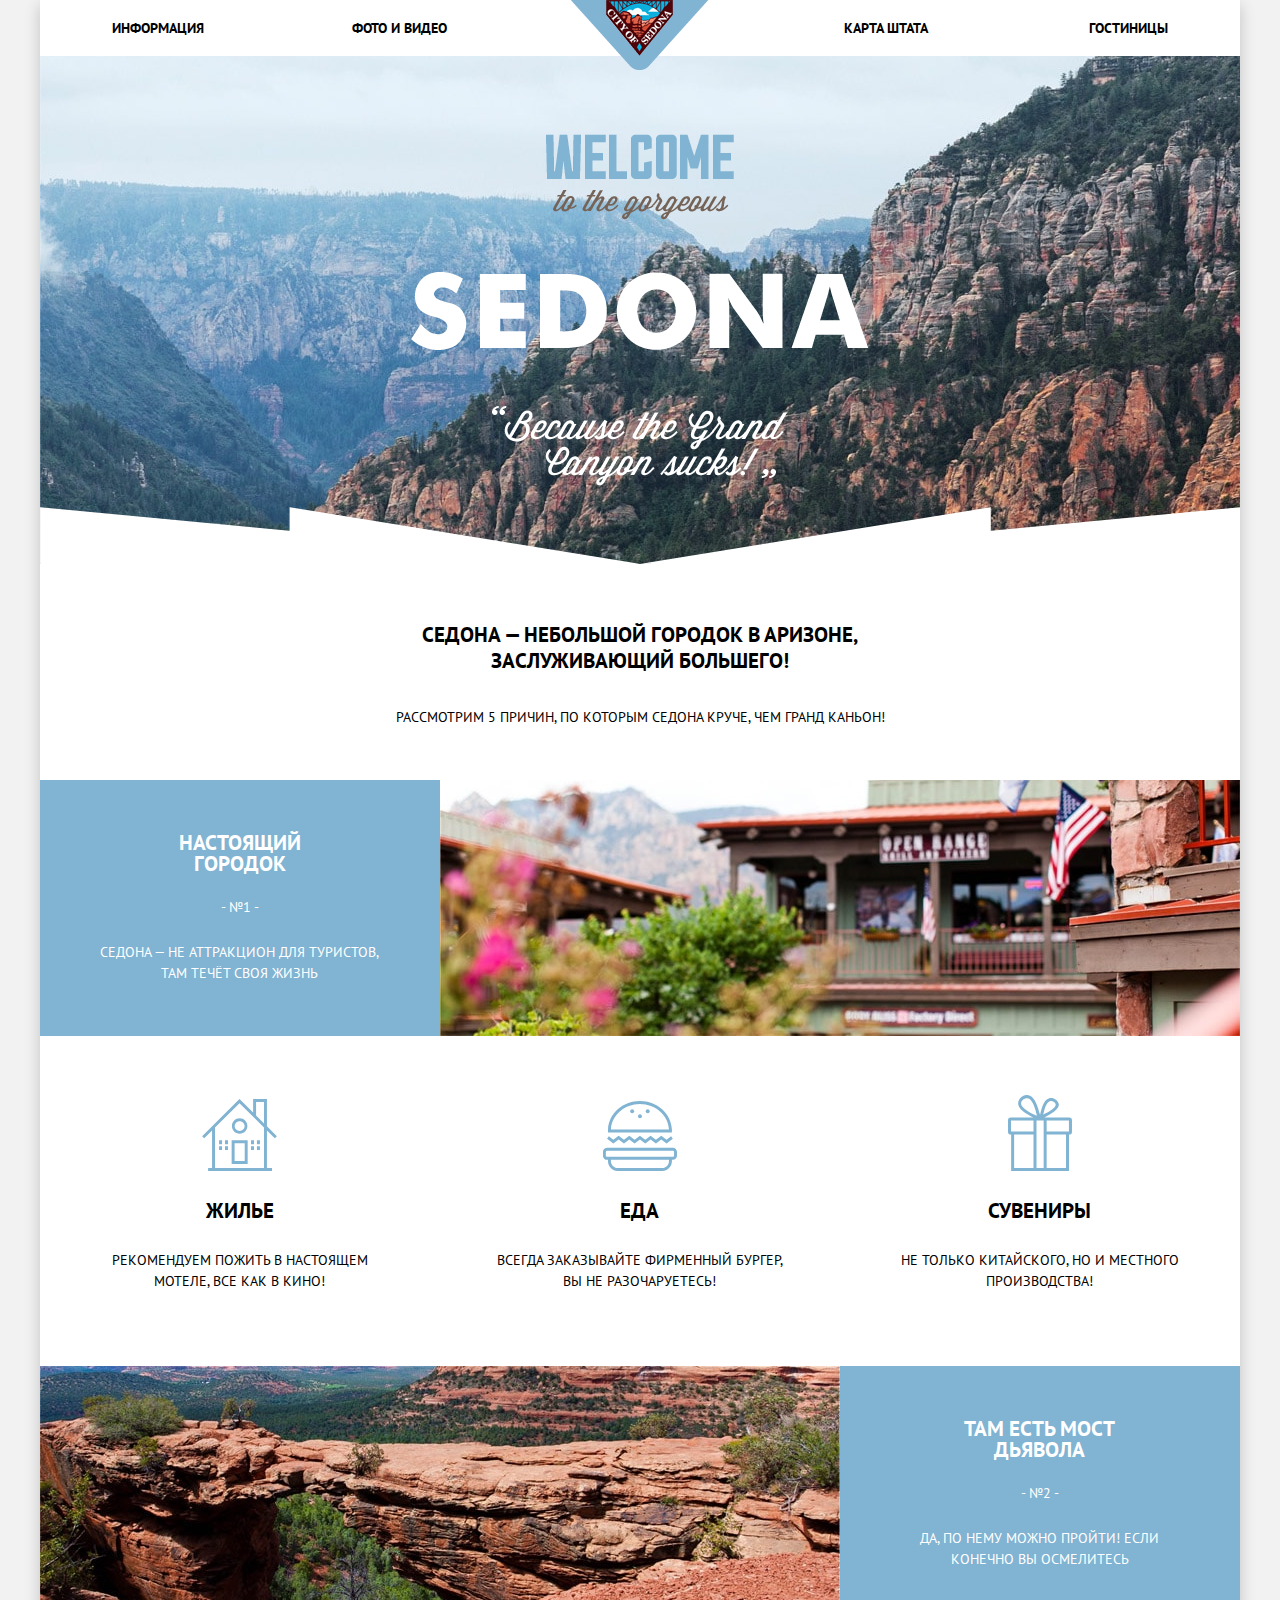
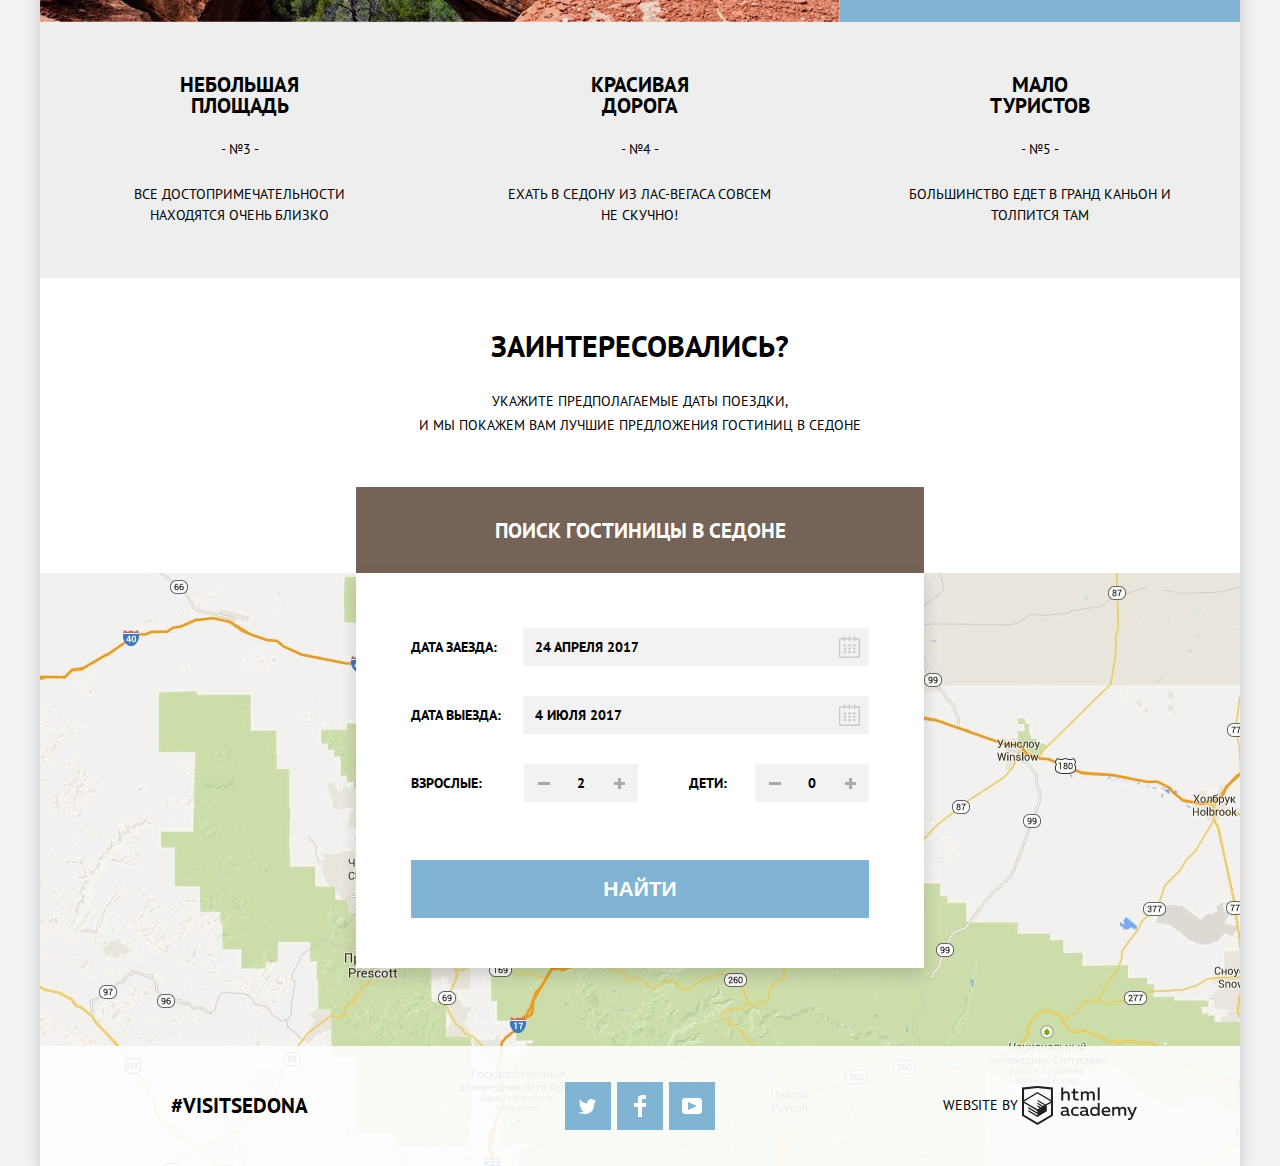
==== index.html @ b7dda01e "Декоративные элементы" ====
<!DOCTYPE html>
<html lang="ru">
  <head>
    <meta charset="utf-8">
    <title>HTML Academy: Седона</title>
    <link href="https://fonts.googleapis.com/css?family=PT+Sans:400,700&amp;subset=cyrillic" rel="stylesheet">
    <link rel="stylesheet" href="css/normalize.css">
    <link rel="stylesheet" href="css/style.css">
  </head>
  <body>
    <div class="container">
      <header class="main-header wrapper">
        <nav class="main-nav">
          <ul class="nav-left">
            <li><a href="#">Информация</a></li>
            <li><a href="#">Фото и видео</a></li>
          </ul>
          <ul class="nav-right">
            <li><a href="#">Карта Штата</a></li>
            <li><a href="hotels.html">Гостиницы</a></li>
          </ul>
        </nav>
        <div class="logo">
          <a class="sedona-logo" href="index.html">
          <img src="img/logo.png" alt="City of Sedona" width="138" height="70">
          </a>
        </div>
      </header>
      <main>
        <h1 class="visually-hidden">Добро пожаловать в Седону</h1>
        <section class="site-intro">
          <h2 class="visually-hidden">Город Седона</h2>
          <div class="intro-image"></div>
          <h3>Седона — небольшой городок в Аризоне,<br> зaслуживающий большего!</h3>
          <p>Рассмотрим 5 причин, по которым Седона круче, чем Гранд каньон!</p>
        </section>
        <section class="services">
          <h2 class="visually-hidden">Достопримечательности Седоны</h2>
          <div class="services-item">
            <h2>Настоящий городок</h2>
            <span>- №1 -</span>
            <p>Седона — не аттракцион для туристов, там течёт своя жизнь</p>
          </div>
          <div class="town-photo"></div>
        </section>
        <section class="services-goods">
          <div class="goods">
            <div class="icon"></div>
            <h2>Жилье</h2>
            <p>Рекомендуем пожить в настоящем мотеле, все как в кино!</p>
          </div>
          <div class="goods">
            <div class="icon"></div>
            <h2>Еда</h2>
            <p>Всегда заказывайте фирменный бургер, вы не разочаруетесь!</p>
          </div>
          <div class="goods">
            <div class="icon"></div>
            <h2>Сувениры</h2>
            <p>Не только китайского, но и местного производства!</p>
          </div>
        </section>
        <section class="services">
          <div class="bridge-photo"></div>
          <div class="services-item">
            <h2>Там есть Мост дьявола</h2>
            <span>- №2 -</span>
            <p>Да, по нему можно пройти! Если конечно вы осмелитесь</p>
          </div>
        </section>
        <section class="services">
          <div class="services-item">
            <h2>Небольшая площадь</h2>
            <span>- №3 -</span>
            <p>Все достопримечательности находятся очень близко</p>
          </div>
          <div class="services-item">
            <h2>Красивая дорога</h2>
            <span>- №4 -</span>
            <p>Ехать в Седону из Лас-вегаса совсем не скучно!</p>
          </div>
          <div class="services-item">
            <h2>Мало туристов</h2>
            <span>- №5 -</span>
            <p>Большинство едет в гранд каньон и толпится там</p>
          </div>
        </section>
        <section class="hotel-search">
          <h2 class="visually-hidden">Гостиницы в Седоне</h2>
          <h3>Заинтересовались?</h3>
          <p>Укажите предполагаемые даты поездки,<br> и мы покажем вам лучшие предложения гостиниц в седоне</p>
          <a class="button" href="#">Поиск гостиницы в Седоне</a>
        </section>
        <section class="modal-search">
          <h2 class="visually-hidden">Гостиницы в Седоне</h2>
          <form class="search-form" action="https://echo.htmlacademy.ru" method="post">
            <p>
              <label for="arrival-date-field">Дата заезда:</label>
              <input class="date-field" id="arrival-date-field" type="text" name="arrival-date" value="24 апреля 2017">
              <span class="date-icon">
              <button type="button"></button>
              </span>
            </p>
            <p>
              <label for="departure-date-field">Дата выезда:</label>
              <input class="date-field" id="departure-date-field" type="text" name="departure-date" value="4 июля 2017">
              <span class="date-icon">
              <button type="button"></button>
              </span>
            </p>
            <div class="amount adults">
              <label for="adults-amount-field">Взрослые:</label>
              <span class="minus-icon">
              <button type="button"></button>
              </span>
              <input class="amount-field" id="adults-amount-field" type="text" name="adults-amount" value="2" readonly>
              <span class="plus-icon">
              <button type="button"></button>
              </span>
            </div>
            <div class="amount children">
              <label for="children-amount-field">Дети:</label>
              <span class="minus-icon">
              <button type="button"></button>
              </span>
              <input class="amount-field" id="children-amount-field" type="text" name="children-amount" value="0" readonly>
              <span class="plus-icon">
              <button type="button"></button>
              </span>
            </div>
            <button class="button" type="submit">Найти</button>
          </form>
        </section>
        <div class="hotels-map"></div>
      </main>
      <footer class="page-footer">
        <div class="visitsedona-link">
          <a href="#">#visitsedona</a>
        </div>
        <div class="footer-social">
          <ul>
            <li>
              <a class="social-button" href="#">
                <span class="visually-hidden">twitter</span>
                <svg xmlns="http://www.w3.org/2000/svg" xmlns:xlink="http://www.w3.org/1999/xlink" width="17" height="15" viewBox="0 0 17 15">
                  <path fill="#fff" d="M10.95.144c1.685-.496 2.984.27 3.577 1.179.673-.231 1.331-.481 2.011-.708a2.345 2.345 0 0 1-.857 1.768c.685.17 1.304-.491 1.304-.491-.169 1-1.006 1.788-1.563 2.024-.231 6.75-3.175 11.217-10.077 11.082h-.446c-.41 0-4.164-.46-4.898-1.887 2.271.196 3.893-.422 4.693-1.177-.96-.3-2.679-.477-2.979-2.95.349.106.564.228 1.19.119C1.705 8.247.374 7.53.448 5.33c.285.328 1.067.536 1.34.472C1.085 5.561-.182 2.442.894.85c1.818 1.854 3.735 3.606 7.152 3.773C8.254 2.33 9.183.793 10.95.144z"/>
                </svg>
              </a>
            </li>
            <li>
              <a class="social-button" href="#">
                <span class="visually-hidden">facebook</span>
                <svg xmlns="http://www.w3.org/2000/svg" width="12" height="22" viewBox="0 0 12 22">
                  <path fill="#fff" d="M12 4V0H8a4 4 0 0 0-4 4v4H0v4h4v10h4V12h4V8H8V4h4z"/>
                </svg>
              </a>
            </li>
            <li>
              <a class="social-button" href="#">
                <span class="visually-hidden">youtube</span>
                <svg xmlns="http://www.w3.org/2000/svg" xmlns:xlink="http://www.w3.org/1999/xlink" width="20" height="16" viewBox="0 0 20 16">
                  <path fill="#FFF" d="M17 0H3C1.35 0 0 1.35 0 3v10c0 1.65 1.35 3 3 3h14c1.65 0 3-1.35 3-3V3c0-1.65-1.35-3-3-3zM6.027 11.998V4.002L15.014 8l-8.987 3.998z"/>
                </svg>
              </a>
            </li>
          </ul>
        </div>
        <div class="footer-copyright">
          <p>
            website by
            <a href="https://htmlacademy.ru/intensive/htmlcss"><span class="visually-hidden">HTML Academy</span></a>
          </p>
        </div>
      </footer>
    </div>
  </body>
</html>
---- css/style.css ----
*,
*:before,
*:after {
 box-sizing: inherit;
}

html {
 box-sizing: border-box;
}

body {
  font-family: "PT Sans", "Tahoma", sans-serif;
	font-size: 14px;
	line-height: 21px;
	font-weight: 400;
	color: #000000;
  text-transform: uppercase;
	background-color: #f2f2f2;
}

.visually-hidden {
  position: absolute;
  width: 1px;
  height: 1px;
  margin: -1px;
  border: 0;
  padding: 0;
  clip: rect(0 0 0 0);
  overflow: hidden;
}

a {
  text-decoration: none;
}

.container {
	max-width: 1200px;
	min-width: 768px;
	margin: 0 auto;
	background-color: #ffffff;
	box-shadow: 0 5px 15px rgba( 0, 1, 1, 0.2); 
}

.wrapper {
	margin: 0 6%;
}

.main-nav {
	display: flex;
	width: 100%;
	height: 56px;
	margin: 0;
	padding: 0;
	justify-content: space-between;
	align-items: center;
	line-height: 26px;
	font-weight: 700;
}

.nav-left,
.nav-right {
	display: flex;
	width: 45.45%;
	list-style: none;
}

.nav-left {
	padding: 0;
	text-align: left;
	margin-right: auto;
}

.nav-right {
	padding: 0;
	text-align: right;
	margin-left: auto;
}

.main-nav li {
	width: 50%;
}

.main-nav a {
	color: #000000;
}

.main-nav a:hover,
.main-nav a:focus {
	color: #81b3d2;
}

.main-nav a:active {
	color: rgba(0, 0, 0, 0.3)
}

.main-nav .main-nav-current,
.main-nav .main-nav-current:hover {
	color: #766357;
}

.logo {
	position: relative;
	width: 138px;
	margin: 0 auto;
}

.sedona-logo {
	position: absolute;
	top: -56px;
}

.site-intro {
	background-color: #ffffff;
	text-align: center;
	margin-bottom: 50px;
}

.intro-image {
	width: 100%;
	height: 508px;
	margin-bottom: 58px;
	background-image:
		url("../img/welcome.png"),
		url("../img/Shape.png"),
		url("../img/back-photo.jpg");
	background-repeat: no-repeat;
	background-size:
		auto,
		contain,
		cover;
	background-position:
		center,
		bottom,
		50% 20%;
}

.site-intro h3 {
	font-size: 21px;
	font-weight: 700;
	margin-bottom: 30px;
}

.site-intro h3,
.site-intro p {
	line-height: 26px;
}

.services {
	display: flex;
	height: 256px;
}

.services-item,
.services-goods,
.hotel-search {
	text-align: center;
}

.services-item h2,
.goods h2 {
	font-size: 21px;
	font-weight: 700;
	margin: 0;
}

.services-item,
.goods {
	width: 33.33%;
	display: flex;
	flex-direction: column;
	justify-content: space-around;
}

.services-item {
	padding: 40px 0;
	background-color: #eeeeee;
}

.services:nth-of-type(-n+4) .services-item {
	color: #ffffff;
	background-color: #81b3d2;
}

.services:nth-of-type(-n+4) .services-item p {
	padding: 0 12.25%;
}

.services-item h2 {
	display: inline-block;
	width: 151px;
	margin: 0 auto;
}

.services-item p {
  padding: 0 15%;
  margin: 0;
}
.services-goods {
	display: flex;
	height: 330px;
	justify-content: space-around;
}

.goods {
	padding-top: 45px;
	padding-bottom: 60px;
}

.goods p {
	padding: 0 14.2%;
	margin: 0;
}

.icon {
	height: 76px;
	background-repeat: no-repeat;
	background-position: center bottom;
}

.goods:nth-child(1) .icon {
	background-image: url("../img/icon-1.svg");
}

.goods:nth-child(2) .icon {
	background-image: url("../img/icon-2.svg");
}

.goods:nth-child(3) .icon {
	background-image: url("../img/icon-3.svg");
}

.town-photo,
.bridge-photo {
	width: 66.66%;
	background-color: #81b3d2;
	background-position: center;
	background-size: cover;
}

.town-photo {
	background-image: url("../img/town.jpg");
}

.bridge-photo {
	background-image: url("../img/bridge.jpg")
}

.hotel-search {
	margin-top: 50px;
}

.hotel-search h3 {
	font-size: 30px;
	line-height: 36px;
	font-weight: 700;
	margin-bottom: 25px;
}

.hotel-search p {
	line-height: 24px;
	margin-bottom: 50px;
}

.button {
	color: #ffffff;
	font-weight: 700;
}

.hotel-search .button {
	display: inline-block;
	width: 568px;
	height: 86px;
	margin: 0 auto;
	padding: 31px 0;
	font-size: 21px;
	line-height: 26px;
	background-color: #766357;
}

.hotel-search .button:hover,
.hotel-search .button:focus {
	background-color: #604e43;
}

.hotel-search .button:active {
	background-color: #503e33;
	color: rgba(255, 255, 255, 0.3);
}

.modal-search {
	position: relative;
	width: 568px;
	margin: 0 auto;
}

.search-form {
	position: absolute;
	top: 0;
	width: inherit;
	height: 395px;
	padding: 55px;
	line-height: 26px;
	font-weight: 700;
	background-color: #ffffff;
	box-shadow: 0 7px 15px rgba( 0, 1, 1, 0.15);
}

.search-form p {
	display: flex;
	position: relative;
	justify-content: space-between;
	align-items: baseline;
	margin: 0;
}

.search-form input {
	display: inline-block;
	height: 38px;
	margin: 0;
	padding: 12px;
	font: inherit;
	font-weight: inherit;
	text-transform: inherit;
	background-color: #f2f2f2;
	border: none;
	outline: none;
}

.search-form .date-field:hover {
	background-color: #ebebeb;
}

.search-form .date-field:focus {
	background-color: #ffffff;
	box-shadow: inset 0 0 0 2px #e5e5e5;
}

.search-form .date-field {
	width: 346px;
	margin-bottom: 30px;
}

.search-form .date-icon {
	display: block;
	position: absolute;
	top: 8px;
	right: 9px;
}

.date-icon button,
.amount button {
	border: none;
	outline: none;
	background-color: transparent;
	background-repeat: no-repeat;
	background-position: center;
}

.date-icon button {
	width: 21px;
	height: 22px;
	background-image: url("../img/calendar.svg");
}

.date-icon button:hover,
.date-icon button:focus {
	background-image: url("../img/calendar-hover.svg")
}

.date-icon button:active {
	background-image: url("../img/calendar-active.svg")
}

.search-form .amount {
	display: flex;
	position: relative;
	justify-content: space-between;
	align-items: baseline;
}

.search-form .adults {
	width: 227px;
	float: left;
}

.search-form .children {
	width: 180px;
	float: right;
}

.search-form .amount-field {
	width: 114px;
	margin-bottom: 58px;
	text-align: center;
}

.amount button {
	background-color: #a9a9a9;
	width: 38px;
	height: 38px;
}

.amount button:hover,
.amount button:focus {
	background-color: #000000;
}

.amount button:active {
	background-color: #81b3d2;
}

.minus-icon,
.plus-icon {
	display: block;
	position: absolute;
}

.minus-icon {
	top: 0;
	right: 76px;
}

.plus-icon {
	top: 0;
	right: 0;
}

.minus-icon button {
	background-image: url("../img/minus.png");
	background-position: center;
}

.plus-icon button {
	background-image: url("../img/plus.png");
	background-position: center;
}

.search-form .button {
	display: inline-block;
	width: 458px;
	height: 58px;
	font-size: 21px;
	line-height: inherit;
	text-transform: inherit;
	background-color: #81b3d2;
	border: none;
}

.search-form .button:hover,
.search-form .button:focus {
	background-color: #669ec0;
}

.search-form .button:active {
	color: rgba(255, 255, 255, 0.3);
	background-color: #5496bd;
}

.hotels-map {
	width: 100%;
	height: 593px;
	margin-bottom: -120px;
	background-image: url("../img/map.jpg");
	background-repeat: no-repeat;
	background-position: 50% 100%;
}

.filter {
	color: #ffffff;
	background-color: #81b3d2;
	background-image: url("../img/filter-background.jpg");
	background-repeat: no-repeat;
	background-position: 50% 15%;
	background-size: cover;
}

.filter-form {
	height: 217px;
	display: flex;
	align-items: center;
}

.filter-form fieldset {
	width: 255px;
	height: 157px;
	border: none;
	margin: 0;
	padding: 0;
}

.filter-form legend {
	font-size: 16px;
	font-weight: 700;
	margin-bottom: 20px;
}

.filter-form ul {
	display: flex;
	width: 110px;
	height: 114px;
	margin: 0;
	flex-wrap: wrap;
	justify-content: flex-start;
	align-content: space-between;
	list-style: none;
}

.filter-form .filter-option {
	display: inline-block;
	position: relative;
}

.filter-option label {
	vertical-align: middle;
}

.filter-form input[type="checkbox"] {
	display: none;
}

.filter-form input[type="checkbox"] + label::before {
	content: "";
	display: inline-block;
	position: absolute;
	left: -40px;
	top: 0;
	width: 27px;
	height: 23px;
	background-image: url("../img/checkbox-off.svg");
	background-repeat: no-repeat;
}

.filter-form input[type="checkbox"]:disabled + label::before {
	background-image: url("../img/checkbox-off-disabled.svg");
}

.filter-form input[type="checkbox"]:checked + label::before {
	background-image: url("../img/checkbox-on.svg");
}

.filter-form input[type="checkbox"]:checked:disabled + label::before {
	background-image: url("../img/checkbox-on-disabled.svg");
}

.filter-form .filter-range {
	width: 320px;
	margin-left: auto;
	box-sizing: content-box;
}

.filter-range-title {
	margin-bottom: 9px;
	font-weight: 700;
	font-size: 16px;
	line-height: 21px;
}

.price-controls {
	position: relative;
	height: 32px;
	margin-bottom: 20px;
	font-size: 0;
	border: 2px solid #ffffff;
	border-radius: 2px;
}

.price-controls::after {
	content: "";
	position: absolute;
	top: 50%;
	left: 50%;
	width: 2px;
	height: 22px;
	background: #ffffff;
	transform: translate(-50%, -50%);
}

.price-controls label {
	display: inline-block;
	font-size: 14px;
	line-height: 30px;
	vertical-align: top;
	cursor: pointer;
}

.price-controls .min-price,
.price-controls .max-price {
	width: 95px;
	padding-left: 60px;
}

.price-controls input {
	width: 50px;
	margin: 0;
	color: inherit;
	font: inherit;
	background: none;
	border: none;
	outline: none;
}

.range-controls {
	position: relative;
	margin-bottom: 32px;
}

.range-controls .scale {
	height: 2px;
	background-color: rgba(255, 255, 255, 0.3);
}

.range-controls .bar {
	width: 80%;
	height: 2px;
	background-color: #ffffff;
}

.range-toggle {
	position: absolute;
	top: -9px;
	width: 4px;
	height: 4px;
	background-color: #ababab;
	border: 8px solid #ffffff;
	border-radius: 50%;
	box-shadow: 0 2px 1px 0 rgba(0, 1, 1, 0.2);
	cursor: pointer;
}

.range-toggle:hover {
	transform: scale(1.1);
}

.range-toggle-min {
	left: 0;
}

.range-toggle-max {
	left: 80%;
}

.filter-form .button {
	display: block;
	width: 133px;
	height: 32px;
	margin: 0 auto;
	padding: 0;
	font-weight: 400;
	line-height: inherit;
	text-transform: inherit;
	background-color: transparent;
	border: 2px solid #ffffff;
	border-radius: 2px;
}

.filter-form .button:hover,
.filter-form .button:focus {
	color: #000000;
	background-color: #ffffff;
}

.sorting,
.result {
	border-bottom: 1px solid #e5e5e5;
}

.sorting-bar {
	display: flex;
	height: 86px;
	padding: 26px 0;
	justify-content: space-between;
	align-items: baseline;
}

.sorting-section {
	font-size: 12px;
	line-height: 18px;
}

.sorting-section:last-child {
	margin-left: auto;
}

.sorting-section p {
	font-size: 21px;
	line-height: 26px;
	font-weight: 700;
	margin: 0;
	margin-right: 47px;
}

.sorting-section ul {
	list-style: none;
}

.sorting-section a:hover,
.sorting-section a:focus {
	color: #81b3d2;
}

.sorting-section a:active {
	color: #000000;
}

.sorting-section .sort-active {
	color: #81b3d2;
	border: none;
}

.sorting-type li {
	display: inline-block;
	margin-right: 32px;
}

.sorting-type a {
	color: rgba(0, 0, 0, 0.3);
	border-bottom: 1px dotted #81b3d2;
	vertical-align: bottom;
}

.arrows {
	width: 35px;
	padding: 0;
	display: flex;
	justify-content: space-between;
}

.arrow::before {
	content: "";
  display: inline-block;
  border: 10px solid #cacaca;
  border-right-width: 6px;
  border-left-width: 6px;
  border-right-color: transparent;
  border-left-color: transparent;
}

.arrow-up::before {
  border-top-width: 0;
}

.arrow-up:hover::before,
.arrow-up:focus::before {
  border-bottom-color: #231f20;
}

.arrow-up:active::before {
	border-bottom-color: #81b3d2;
}

.arrow-down::before {
  border-bottom-width: 0;
}

.arrow-down:hover::before,
.arrow-down:focus::before{
	border-top-color: #231f20;
}

.arrow-up:active::before {
	border-top-color: #81b3d2;
}

.arrow-down.active:before {
	border-top-color: #81b3d2;
}

.result-item {
	display: flex;
	height: 150px;
	justify-content: space-between;
	align-items: center;
}

.result-item .button {
	display: inline-block;
	height: 27px;
	padding: 3px 0;
	text-align: center;
}

.result-img {
	width: 135px;
	height: 90px;
	margin-right: 30px;
}

.result-hotel {
	display: flex;
	width: 258px;
	height: 90px;
	flex-direction: column;
	justify-content: space-between;
}

.result-hotel h1 {
	margin: 0;
	font-size: 21px;
}

.hotel {
	color: #000000;
}

.hotel:hover,
.hotel:focus {
	color: #81b3d2;
}

.hotel:active {
	color: rgba(0, 0, 0, 0.3);
}

.hotel-type span {
	display: inline-block;
	vertical-align: top;
}

.hotel-type span:first-child {
	width: 110px;
	margin-right: 2px;
}

.info-btn {
	width: 110px;
	margin-right: 2px;
	background-color: #81b3d2;
}

.info-btn:hover,
.info-btn:focus {
	background-color: #669ec0;
}

.info-btn:active {
	color: rgba(255, 255, 255, 0.3);
	background-color: #5496bd;
}

.bookit-btn {
	width: 142px;
	color: #ffffff;
	background-color: #766357;
}

.bookit-btn:hover,
.bookit-btn:focus {
	background-color: #604e43;
}

.bookit-btn:active {
	color: rgba(255, 255, 255, 0.3);
	background-color: #503e33;
}

.result-rating {
	text-align: center;
	margin-left: auto;
}

.result-rating {
	height: 90px;
	display: flex;
	flex-direction: column;
	justify-content: space-between;
}

[class*="star"] {
	height: 18px;
	align-self: flex-end;
	background-image: url("../img/star.svg");
	background-position: center left;
	background-repeat: space;
}

.star-4 {
	width: 89px;
}

.star-3 {
	width: 65px;
}

.star-2 {
	width: 41px;
}

.result-rating span {
	width: 110px;
	height: 27px;
	padding: 3px 0;
	color: #666666;
	background-color: #f2f2f2;
}

.page-footer {
	display: flex;
	min-height: 120px;
	align-items: center;
	text-align: center;
	background-color: rgba(254, 254, 254, 0.9);
}

.page-footer div {
	width: 33.33%;
}

.page-footer a {
	color: #000000;
	line-height: 26px;
}

.visitsedona-link {
	font-size: 21px;
	font-weight: 700;
}

.footer-social ul {
	display: flex;
	width: 150px;
	justify-content: space-between;
	margin: 0 auto;
	padding: 0;
  list-style: none;
}

.social-button {
	display: flex;
  align-items: center;
  justify-content: center;
	width: 46px;
	height: 48px;
	background-color: #81b3d2;
}

.social-button:hover,
.social-button:focus {
	background-color: #669ec0;
}

.social-button:active {
	background-color: #5496bd;
}

.social-button:active path {
	opacity: 0.3;
}

.footer-copyright a {
	display: inline-block;
	width: 115px;
	height: 41px;
	vertical-align: middle;
	background-image: url("../img/logo-htmlacademy.svg");
	background-repeat: no-repeat;
}

.footer-copyright a:hover,
.footer-copyright a:focus {
	background-image: url("../img/logo-htmlacademy-hover.svg");
}

.footer-copyright a:active {
	background-image: url("../img/logo-htmlacademy-active.svg");
}
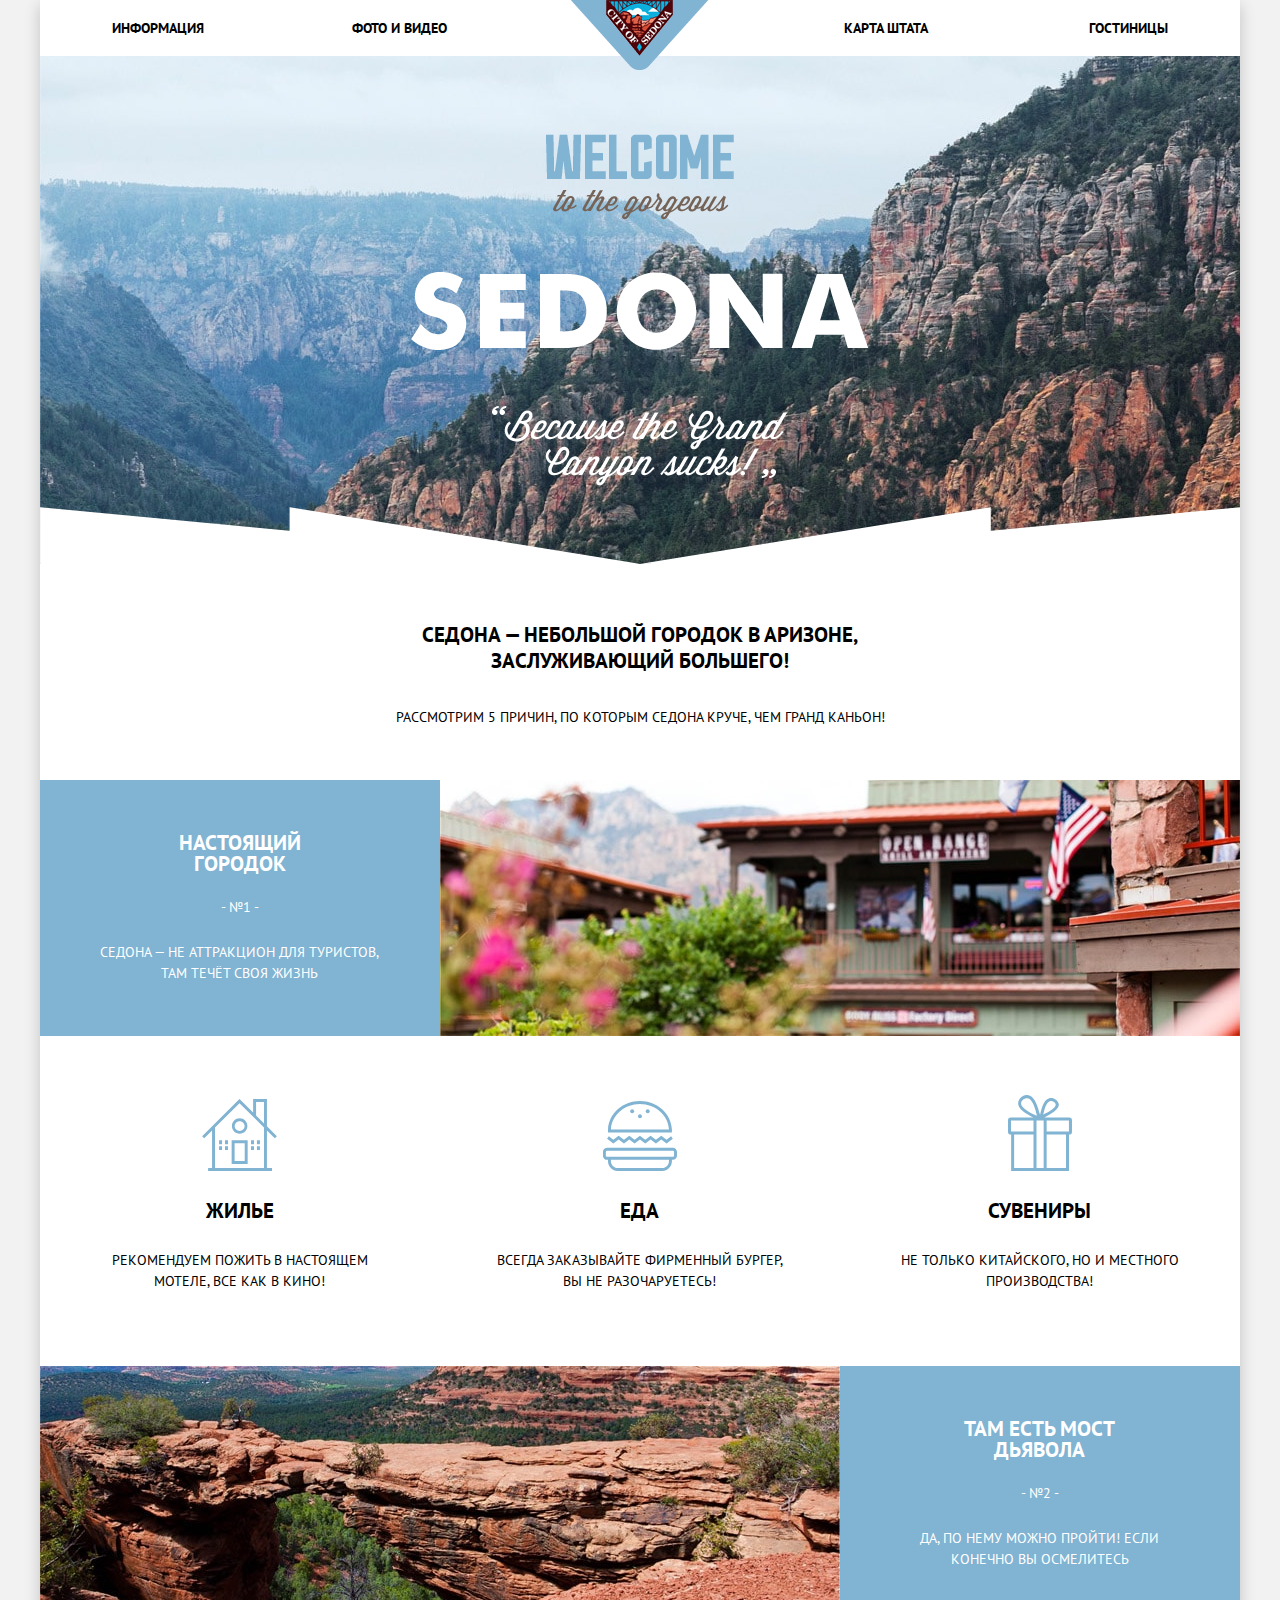
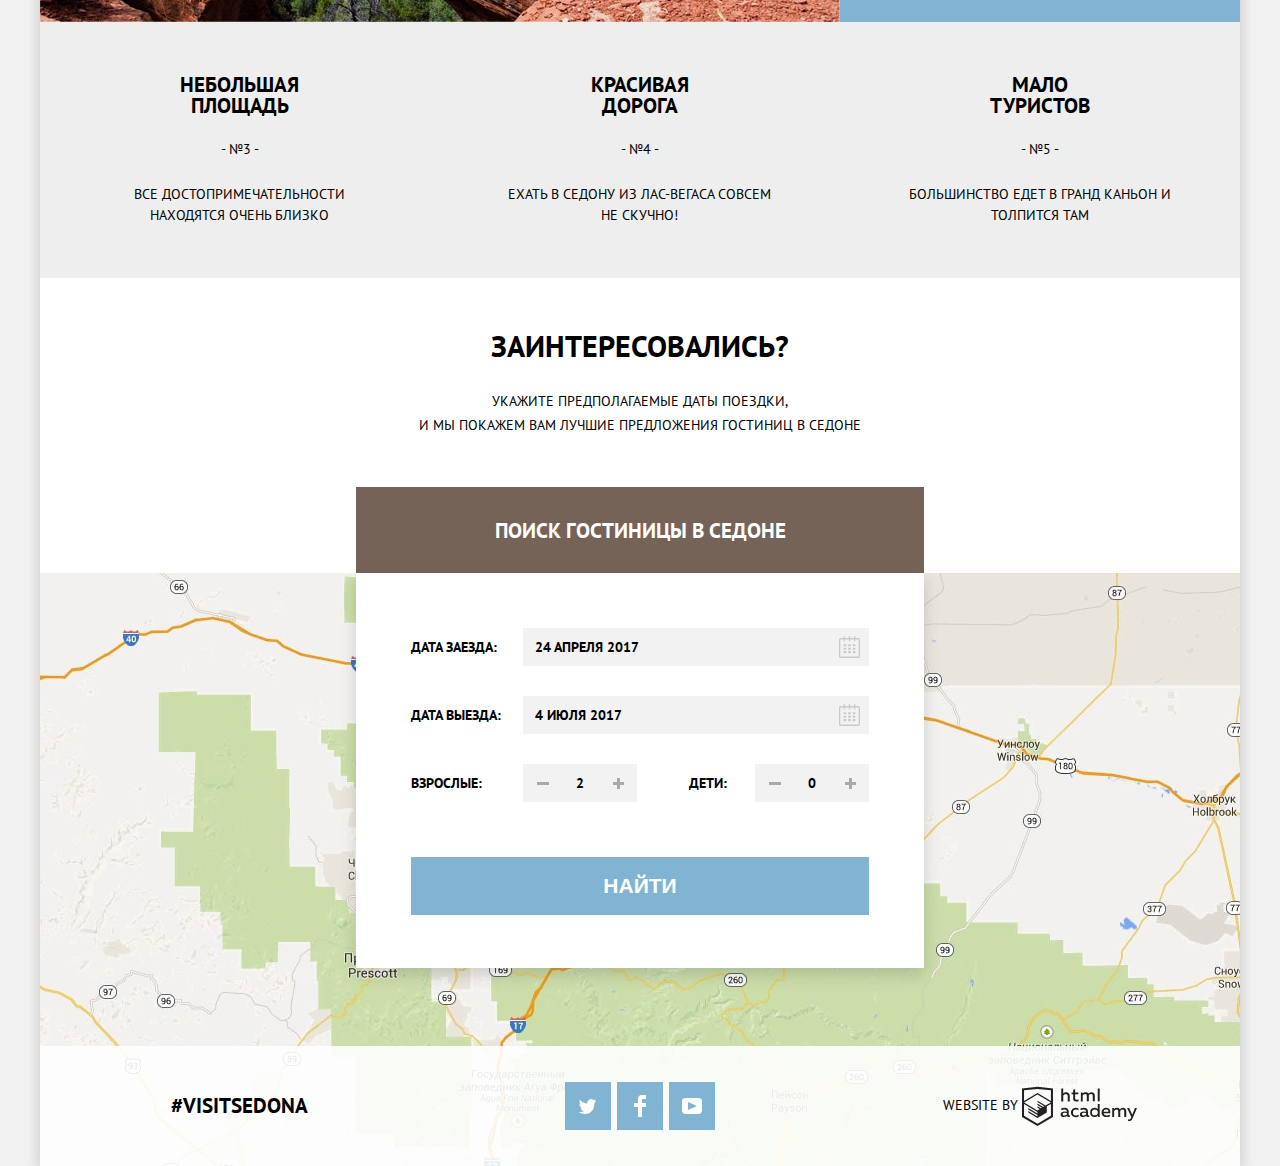
==== commit 104738cc: "Поправил иконки" ====
--- a/index.html
+++ b/index.html
@@ -97,16 +97,22 @@
             <p>
               <label for="arrival-date-field">Дата заезда:</label>
               <input class="date-field" id="arrival-date-field" type="text" name="arrival-date" value="24 апреля 2017">
-              <span class="date-icon">
-              <button type="button"></button>
-              </span>
+              <button class="date-icon" type="button">
+                <svg xmlns="http://www.w3.org/2000/svg" width="21" height="22" viewBox="0 0 21 22">
+                  <path fill="#cacaca" d="M19.251 2.025h-2.845V.648c0-.381-.294-.689-.656-.689-.363 0-.656.308-.656.689v1.377h-3.938V.648c0-.381-.294-.689-.655-.689-.363 0-.657.308-.657.689v1.377H5.906V.648c0-.381-.294-.689-.656-.689-.363 0-.657.308-.657.689v1.377H1.75C.784 2.025 0 2.847 0 3.862v16.302C0 21.179.784 22 1.75 22h17.501c.966 0 1.749-.821 1.749-1.836V3.862c0-1.015-.783-1.837-1.749-1.837zm.437 18.139a.448.448 0 0 1-.437.459H1.75a.45.45 0 0 1-.438-.459V3.862a.45.45 0 0 1 .438-.459h2.844v1.378c0 .381.294.689.657.689.362 0 .656-.308.656-.689V3.403h3.938v1.378c0 .381.294.689.657.689.361 0 .655-.308.655-.689V3.403h3.938v1.378c0 .381.293.689.656.689.362 0 .656-.308.656-.689V3.403h2.845c.241 0 .437.206.437.459v16.302z"/>
+                  <path fill="#cacaca" d="M4.594 8.225h2.625v2.066H4.594zM4.594 11.668h2.625v2.067H4.594zM4.594 15.112h2.625v2.066H4.594zM9.188 15.112h2.625v2.066H9.188zM9.188 11.668h2.625v2.067H9.188zM9.188 8.225h2.625v2.066H9.188zM13.781 15.112h2.625v2.066h-2.625zM13.781 11.668h2.625v2.067h-2.625zM13.781 8.225h2.625v2.066h-2.625z"/>
+                </svg>
+              </button>
             </p>
             <p>
               <label for="departure-date-field">Дата выезда:</label>
               <input class="date-field" id="departure-date-field" type="text" name="departure-date" value="4 июля 2017">
-              <span class="date-icon">
-              <button type="button"></button>
-              </span>
+              <button class="date-icon" type="button">
+                <svg xmlns="http://www.w3.org/2000/svg" width="21" height="22" viewBox="0 0 21 22">
+                  <path fill="#cacaca" d="M19.251 2.025h-2.845V.648c0-.381-.294-.689-.656-.689-.363 0-.656.308-.656.689v1.377h-3.938V.648c0-.381-.294-.689-.655-.689-.363 0-.657.308-.657.689v1.377H5.906V.648c0-.381-.294-.689-.656-.689-.363 0-.657.308-.657.689v1.377H1.75C.784 2.025 0 2.847 0 3.862v16.302C0 21.179.784 22 1.75 22h17.501c.966 0 1.749-.821 1.749-1.836V3.862c0-1.015-.783-1.837-1.749-1.837zm.437 18.139a.448.448 0 0 1-.437.459H1.75a.45.45 0 0 1-.438-.459V3.862a.45.45 0 0 1 .438-.459h2.844v1.378c0 .381.294.689.657.689.362 0 .656-.308.656-.689V3.403h3.938v1.378c0 .381.294.689.657.689.361 0 .655-.308.655-.689V3.403h3.938v1.378c0 .381.293.689.656.689.362 0 .656-.308.656-.689V3.403h2.845c.241 0 .437.206.437.459v16.302z"/>
+                  <path fill="#cacaca" d="M4.594 8.225h2.625v2.066H4.594zM4.594 11.668h2.625v2.067H4.594zM4.594 15.112h2.625v2.066H4.594zM9.188 15.112h2.625v2.066H9.188zM9.188 11.668h2.625v2.067H9.188zM9.188 8.225h2.625v2.066H9.188zM13.781 15.112h2.625v2.066h-2.625zM13.781 11.668h2.625v2.067h-2.625zM13.781 8.225h2.625v2.066h-2.625z"/>
+                </svg>
+              </button>
             </p>
             <div class="amount adults">
               <label for="adults-amount-field">Взрослые:</label>
@@ -168,7 +174,12 @@
         <div class="footer-copyright">
           <p>
             website by
-            <a href="https://htmlacademy.ru/intensive/htmlcss"><span class="visually-hidden">HTML Academy</span></a>
+            <a href="https://htmlacademy.ru/intensive/htmlcss">
+              <span class="visually-hidden">HTML Academy</span>
+              <svg width="115" height="41" xmlns="http://www.w3.org/2000/svg" viewBox="0 0 108.08 36.85">
+                <path d="M44.61,26.88a2,2,0,0,0,.55-0.1v1.33a3.25,3.25,0,0,1-1.18.21,1.67,1.67,0,0,1-1.67-1,4.84,4.84,0,0,1-3.14,1.08c-1.51,0-2.91-.83-2.91-2.55,0-2.13,2-2.79,3.71-2.79a11.08,11.08,0,0,1,2.17.25v-0.3c0-1-.76-1.77-2.19-1.77a7.42,7.42,0,0,0-3,.64v-1.7a10.21,10.21,0,0,1,3.19-.55c2.36,0,3.81,1.12,3.81,3.65v3a0.54,0.54,0,0,0,.49.59h0.17Zm-6.44-1.13A1.35,1.35,0,0,0,39.63,27h0.11a3.39,3.39,0,0,0,2.41-1V24.58a9.72,9.72,0,0,0-1.81-.21c-1,0-2.16.33-2.16,1.38h0Zm12.36-6.11a5,5,0,0,1,2.57.64V22a4.08,4.08,0,0,0-2.3-.7,2.75,2.75,0,1,0,0,5.49,5,5,0,0,0,2.43-.64v1.71a6.27,6.27,0,0,1-2.76.57A4.21,4.21,0,0,1,46,24.51q0-.21,0-0.41a4.32,4.32,0,0,1,4.18-4.46h0.38Zm12.17,7.24a2,2,0,0,0,.55-0.1v1.33a3.25,3.25,0,0,1-1.18.21,1.67,1.67,0,0,1-1.67-1,4.84,4.84,0,0,1-3.14,1.08c-1.51,0-2.91-.83-2.91-2.55,0-2.13,2-2.79,3.71-2.79a11.08,11.08,0,0,1,2.17.25v-0.3c0-1-.76-1.77-2.19-1.77a7.42,7.42,0,0,0-3,.64v-1.7a10.21,10.21,0,0,1,3.19-.55c2.36,0,3.81,1.12,3.81,3.65v3a0.54,0.54,0,0,0,.49.59h0.17Zm-6.44-1.13A1.35,1.35,0,0,0,57.73,27h0.11a3.39,3.39,0,0,0,2.41-1V24.58a9.72,9.72,0,0,0-1.81-.21c-1.06,0-2.16.33-2.16,1.38h0ZM73,16V28.2H71.35V26.88a3.88,3.88,0,0,1-3.19,1.54,4.4,4.4,0,0,1,0-8.78,3.81,3.81,0,0,1,3,1.3V16H73Zm-4.53,5.22a2.76,2.76,0,1,0,0,5.52A2.86,2.86,0,0,0,71.15,25V23A2.91,2.91,0,0,0,68.49,21.27ZM79,19.64c3.31,0,4.46,2.68,3.92,5.09H76.7c0.21,1.5,1.67,2.11,3.19,2.11a6.11,6.11,0,0,0,2.64-.59v1.6a7.14,7.14,0,0,1-3,.57C77,28.42,74.78,27,74.78,24a4.18,4.18,0,0,1,4-4.39H79Zm0.09,1.54a2.28,2.28,0,0,0-2.44,2.1v0.06H81.3A2,2,0,0,0,79.13,21.18Zm5.73,7V19.87h1.65v1a3.81,3.81,0,0,1,2.78-1.27A2.86,2.86,0,0,1,91.89,21a4.12,4.12,0,0,1,2.91-1.33A3.06,3.06,0,0,1,98,23V28.2h-1.9V23.05a1.59,1.59,0,0,0-1.42-1.75H94.42a2.8,2.8,0,0,0-2.07,1.12V28.2h-1.9V23.05A1.59,1.59,0,0,0,89,21.31H88.8a3,3,0,0,0-2.21,1.29v5.63H84.86Zm21.31-8.33h1.9l-3.91,9.46c-0.9,2.17-2.09,2.86-3.35,2.86a4.76,4.76,0,0,1-1.1-.14V30.46a2.86,2.86,0,0,0,.85.12c0.9,0,1.58-.64,2.07-1.9l0.17-.42-4-8.4h2l2.86,6.29ZM38.73,1.46V6.22a3.81,3.81,0,0,1,2.7-1.14,3.25,3.25,0,0,1,3.44,3.4v5.15H43V8.72a1.81,1.81,0,0,0-1.61-2h-0.3a2.93,2.93,0,0,0-2.32,1.39v5.52h-1.9V1.46h1.9ZM49.94,2.31v3h3V6.91h-3v3.81c0,1.1.5,1.46,1.58,1.46a4.49,4.49,0,0,0,1.69-.33v1.6A6.8,6.8,0,0,1,51,13.8a2.55,2.55,0,0,1-2.86-2.74V6.89H46.58V5.26h1.5V2.74Zm5.4,11.31V5.28H57v1A3.81,3.81,0,0,1,59.77,5a2.86,2.86,0,0,1,2.6,1.33A4.12,4.12,0,0,1,65.28,5,3.06,3.06,0,0,1,68.44,8.4v5.21h-1.9V8.46a1.59,1.59,0,0,0-1.42-1.75H64.89a2.8,2.8,0,0,0-2.07,1.12v5.78h-1.9V8.46A1.59,1.59,0,0,0,59.5,6.71H59.27A3,3,0,0,0,57.06,8v5.63H55.34ZM71.17,1.45H73V13.6H71.17V1.45ZM14.71,0H14.55L0,1.54V28.21l14.55,8.66,14.55-8.66V1.54Zm12.5,27.1L14.55,34.64,1.9,27.12V16.18l12.59,7.5V25L5.86,19.9v1.31l8.68,5.21v1.39L5.87,22.65V24l8.68,5.21,8.75-5.24V18.31L27.2,16V27.12Zm0-12.53-3.48,2-1.6,1L14.51,13v1.31L21,18.23H21l-0.14.09-1,.54-5.37-3.2V17l4.24,2.52-1,.67-3.2-1.9v1.31l2.1,1.24L14.5,22.1,2,14.65,14.51,7.11Zm0-1.32L14.49,5.76,1.91,13.25v-10L14.56,1.92,27.21,3.25v10h0Z" transform="translate(0 -0.02)" fill="#231f20"/>
+              </svg>
+            </a>
           </p>
         </div>
       </footer>
--- a/css/style.css
+++ b/css/style.css
@@ -338,16 +338,19 @@
 .search-form .date-field {
 	width: 346px;
 	margin-bottom: 30px;
+	padding-right: 40px;
 }
 
 .search-form .date-icon {
-	display: block;
+	display: inline-block;
 	position: absolute;
-	top: 8px;
-	right: 9px;
-}
-
-.date-icon button,
+	top: 7px;
+	right: 15px;
+	width: 21px;
+	height: 22px;
+}
+
+.date-icon ,
 .amount button {
 	border: none;
 	outline: none;
@@ -356,19 +359,13 @@
 	background-position: center;
 }
 
-.date-icon button {
-	width: 21px;
-	height: 22px;
-	background-image: url("../img/calendar.svg");
-}
-
-.date-icon button:hover,
-.date-icon button:focus {
-	background-image: url("../img/calendar-hover.svg")
-}
-
-.date-icon button:active {
-	background-image: url("../img/calendar-active.svg")
+.date-icon:hover path,
+.date-icon:focus path {
+	fill: #000000;
+}
+
+.date-icon:active path {
+	fill: #81b3d2;
 }
 
 .search-form .amount {
@@ -379,7 +376,7 @@
 }
 
 .search-form .adults {
-	width: 227px;
+	width: 226px;
 	float: left;
 }
 
@@ -390,7 +387,7 @@
 
 .search-form .amount-field {
 	width: 114px;
-	margin-bottom: 58px;
+	margin-bottom: 55px;
 	text-align: center;
 }
 
@@ -951,15 +948,13 @@
 	width: 115px;
 	height: 41px;
 	vertical-align: middle;
-	background-image: url("../img/logo-htmlacademy.svg");
-	background-repeat: no-repeat;
-}
-
-.footer-copyright a:hover,
-.footer-copyright a:focus {
-	background-image: url("../img/logo-htmlacademy-hover.svg");
-}
-
-.footer-copyright a:active {
-	background-image: url("../img/logo-htmlacademy-active.svg");
+}
+
+.footer-copyright a:hover path,
+.footer-copyright a:focus path {
+	fill: #81b3d2;
+}
+
+.footer-copyright a:active path {
+  fill: #bdbbbc;
 }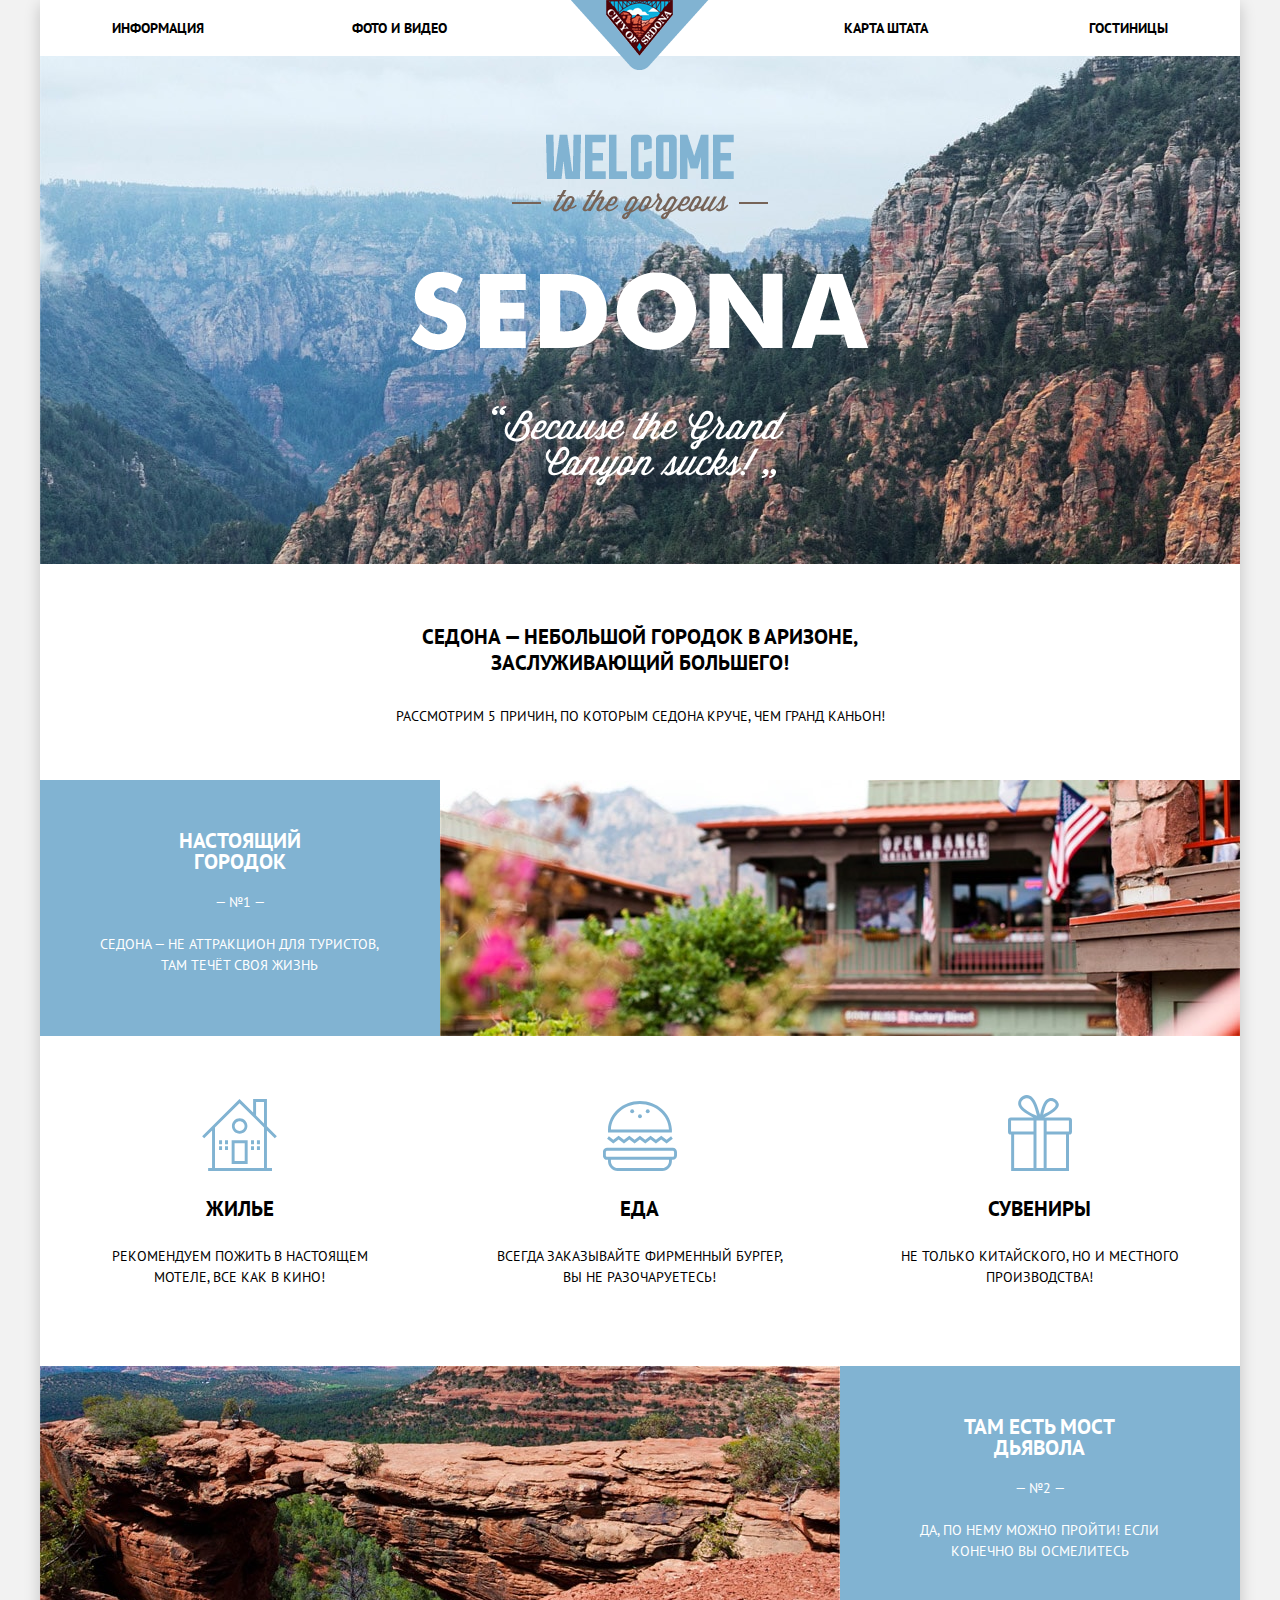
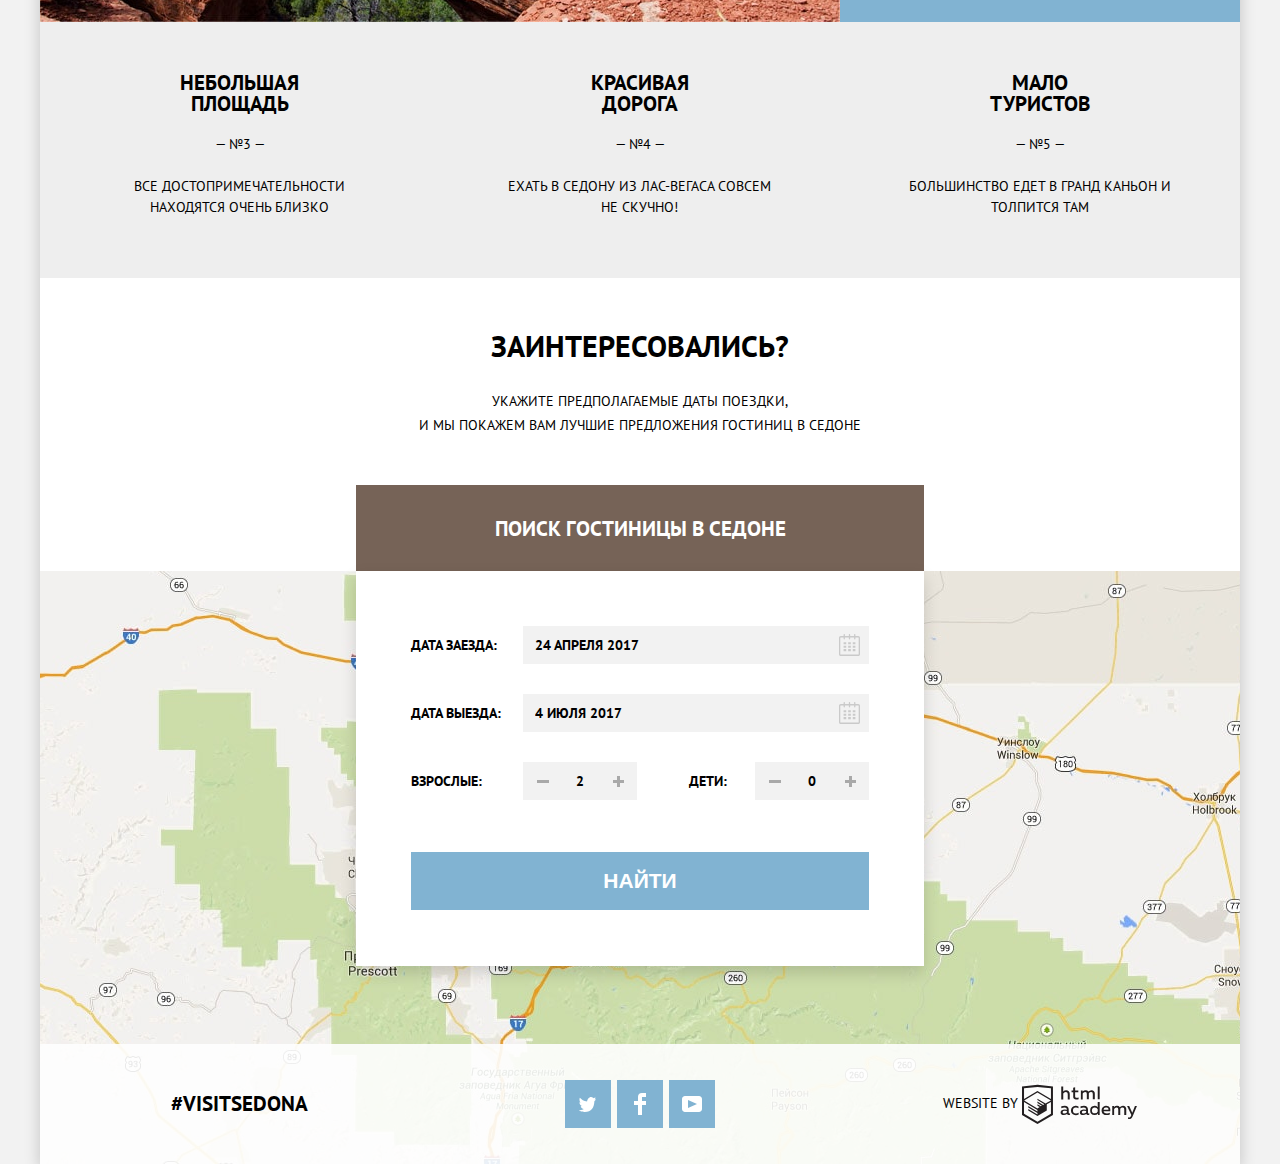
==== commit 6d1abd75: "Sedona almost done" ====
--- a/index.html
+++ b/index.html
@@ -9,7 +9,7 @@
   </head>
   <body>
     <div class="container">
-      <header class="main-header wrapper">
+      <header class="wrapper">
         <nav class="main-nav">
           <ul class="nav-left">
             <li><a href="#">Информация</a></li>
@@ -38,7 +38,7 @@
           <h2 class="visually-hidden">Достопримечательности Седоны</h2>
           <div class="services-item">
             <h2>Настоящий городок</h2>
-            <span>- №1 -</span>
+            <span>— №1 —</span>
             <p>Седона — не аттракцион для туристов, там течёт своя жизнь</p>
           </div>
           <div class="town-photo"></div>
@@ -64,24 +64,24 @@
           <div class="bridge-photo"></div>
           <div class="services-item">
             <h2>Там есть Мост дьявола</h2>
-            <span>- №2 -</span>
+            <span>— №2 —</span>
             <p>Да, по нему можно пройти! Если конечно вы осмелитесь</p>
           </div>
         </section>
         <section class="services">
           <div class="services-item">
             <h2>Небольшая площадь</h2>
-            <span>- №3 -</span>
+            <span>— №3 —</span>
             <p>Все достопримечательности находятся очень близко</p>
           </div>
           <div class="services-item">
             <h2>Красивая дорога</h2>
-            <span>- №4 -</span>
+            <span>— №4 —</span>
             <p>Ехать в Седону из Лас-вегаса совсем не скучно!</p>
           </div>
           <div class="services-item">
             <h2>Мало туристов</h2>
-            <span>- №5 -</span>
+            <span>— №5 —</span>
             <p>Большинство едет в гранд каньон и толпится там</p>
           </div>
         </section>
--- a/css/style.css
+++ b/css/style.css
@@ -1,21 +1,21 @@
 *,
 *:before,
 *:after {
- box-sizing: inherit;
+  box-sizing: inherit;
 }
 
 html {
- box-sizing: border-box;
+  box-sizing: border-box;
 }
 
 body {
   font-family: "PT Sans", "Tahoma", sans-serif;
-	font-size: 14px;
-	line-height: 21px;
-	font-weight: 400;
-	color: #000000;
+  font-size: 14px;
+  line-height: 21px;
+  font-weight: 400;
+  color: #000000;
   text-transform: uppercase;
-	background-color: #f2f2f2;
+  background-color: #f2f2f2;
 }
 
 .visually-hidden {
@@ -34,697 +34,707 @@
 }
 
 .container {
-	max-width: 1200px;
-	min-width: 768px;
-	margin: 0 auto;
-	background-color: #ffffff;
-	box-shadow: 0 5px 15px rgba( 0, 1, 1, 0.2); 
+  max-width: 1200px;
+  min-width: 768px;
+  margin: 0 auto;
+  background-color: #ffffff;
+  box-shadow: 0 5px 15px rgba( 0, 1, 1, 0.2);
+}
+
+.container h2,
+.container h3 {
+  font-size: 21px;
+  font-weight: 700;
 }
 
 .wrapper {
-	margin: 0 6%;
+  margin: 0 6%;
 }
 
 .main-nav {
-	display: flex;
-	width: 100%;
-	height: 56px;
-	margin: 0;
-	padding: 0;
-	justify-content: space-between;
-	align-items: center;
-	line-height: 26px;
-	font-weight: 700;
+  display: flex;
+  width: 100%;
+  min-height: 56px;
+  margin: 0;
+  padding: 0;
+  justify-content: space-between;
+  align-items: center;
+  line-height: 26px;
+  font-weight: 700;
 }
 
 .nav-left,
 .nav-right {
-	display: flex;
-	width: 45.45%;
-	list-style: none;
+  display: flex;
+  width: 45.45%;
+  list-style: none;
 }
 
 .nav-left {
-	padding: 0;
-	text-align: left;
-	margin-right: auto;
+  padding: 0;
+  text-align: left;
+  margin-right: auto;
 }
 
 .nav-right {
-	padding: 0;
-	text-align: right;
-	margin-left: auto;
+  padding: 0;
+  text-align: right;
+  margin-left: auto;
 }
 
 .main-nav li {
-	width: 50%;
+  width: 50%;
 }
 
 .main-nav a {
-	color: #000000;
+  color: #000000;
 }
 
 .main-nav a:hover,
 .main-nav a:focus {
-	color: #81b3d2;
+  color: #81b3d2;
 }
 
 .main-nav a:active {
-	color: rgba(0, 0, 0, 0.3)
+  color: rgba(0, 0, 0, 0.3)
 }
 
 .main-nav .main-nav-current,
 .main-nav .main-nav-current:hover {
-	color: #766357;
+  color: #766357;
+  cursor: pointer;
 }
 
 .logo {
-	position: relative;
-	width: 138px;
-	margin: 0 auto;
+  position: relative;
+  width: 138px;
+  margin: 0 auto;
 }
 
 .sedona-logo {
-	position: absolute;
-	top: -56px;
+  position: absolute;
+  top: -56px;
 }
 
 .site-intro {
-	background-color: #ffffff;
-	text-align: center;
-	margin-bottom: 50px;
+  background-color: #ffffff;
+  text-align: center;
+  margin-bottom: 51px;
 }
 
 .intro-image {
-	width: 100%;
-	height: 508px;
-	margin-bottom: 58px;
-	background-image:
-		url("../img/welcome.png"),
-		url("../img/Shape.png"),
-		url("../img/back-photo.jpg");
-	background-repeat: no-repeat;
-	background-size:
-		auto,
-		contain,
-		cover;
-	background-position:
-		center,
-		bottom,
-		50% 20%;
+  width: 100%;
+  height: 508px;
+  margin-bottom: 60px;
+  background-color: #81b3d2;
+  background-image: 
+    url("../img/welcome.png"),
+    url("../img/shape.png"),
+    url("../img/back-photo.jpg");
+  background-repeat: no-repeat;
+  background-size: 
+    auto,
+    contain,
+    cover;
+  background-position: 
+    center, 
+    bottom, 
+    50% 20%;
 }
 
 .site-intro h3 {
-	font-size: 21px;
-	font-weight: 700;
-	margin-bottom: 30px;
+  margin-bottom: 27px;
 }
 
 .site-intro h3,
 .site-intro p {
-	line-height: 26px;
+  line-height: 26px;
 }
 
 .services {
-	display: flex;
-	height: 256px;
+  display: flex;
+  height: 256px;
 }
 
 .services-item,
 .services-goods,
 .hotel-search {
-	text-align: center;
+  text-align: center;
+}
+
+.services-item,
+.goods {
+  width: 33.33%;
+  display: flex;
+  flex-direction: column;
+  justify-content: space-around;
+}
+
+.services-item {
+  padding: 40px 0 50px;
+  background-color: #eeeeee;
+}
+
+.services:nth-of-type(-n+4) .services-item {
+  color: #ffffff;
+  background-color: #81b3d2;
+}
+
+.services:nth-of-type(-n+4) .services-item p {
+  padding: 0 12.25%;
 }
 
 .services-item h2,
 .goods h2 {
-	font-size: 21px;
-	font-weight: 700;
-	margin: 0;
-}
-
-.services-item,
-.goods {
-	width: 33.33%;
-	display: flex;
-	flex-direction: column;
-	justify-content: space-around;
-}
-
-.services-item {
-	padding: 40px 0;
-	background-color: #eeeeee;
-}
-
-.services:nth-of-type(-n+4) .services-item {
-	color: #ffffff;
-	background-color: #81b3d2;
-}
-
-.services:nth-of-type(-n+4) .services-item p {
-	padding: 0 12.25%;
+  margin: 0 auto;
 }
 
 .services-item h2 {
-	display: inline-block;
-	width: 151px;
-	margin: 0 auto;
+  display: inline-block;
+  width: 151px;
+  vertical-align: middle;
 }
 
 .services-item p {
   padding: 0 15%;
   margin: 0;
 }
+
 .services-goods {
-	display: flex;
-	height: 330px;
-	justify-content: space-around;
+  display: flex;
+  height: 330px;
+  justify-content: space-around;
 }
 
 .goods {
-	padding-top: 45px;
-	padding-bottom: 60px;
+  padding-top: 45px;
+  padding-bottom: 65px;
 }
 
 .goods p {
-	padding: 0 14.2%;
-	margin: 0;
+  padding: 0 14.2%;
+  margin: 0;
 }
 
 .icon {
-	height: 76px;
-	background-repeat: no-repeat;
-	background-position: center bottom;
+  height: 76px;
+  background-repeat: no-repeat;
+  background-position: center bottom;
 }
 
 .goods:nth-child(1) .icon {
-	background-image: url("../img/icon-1.svg");
+  background-image: url("../img/icon-1.svg");
 }
 
 .goods:nth-child(2) .icon {
-	background-image: url("../img/icon-2.svg");
+  background-image: url("../img/icon-2.svg");
 }
 
 .goods:nth-child(3) .icon {
-	background-image: url("../img/icon-3.svg");
+  background-image: url("../img/icon-3.svg");
 }
 
 .town-photo,
 .bridge-photo {
-	width: 66.66%;
-	background-color: #81b3d2;
-	background-position: center;
-	background-size: cover;
+  width: 66.66%;
+  background-color: #81b3d2;
+  background-position: center;
+  background-size: cover;
 }
 
 .town-photo {
-	background-image: url("../img/town.jpg");
+  background-image: url("../img/town.jpg");
 }
 
 .bridge-photo {
-	background-image: url("../img/bridge.jpg")
+  background-image: url("../img/bridge.jpg")
 }
 
 .hotel-search {
-	margin-top: 50px;
+  margin-top: 50px;
 }
 
 .hotel-search h3 {
-	font-size: 30px;
-	line-height: 36px;
-	font-weight: 700;
-	margin-bottom: 25px;
+  font-size: 30px;
+  line-height: 36px;
+  margin-bottom: 25px;
 }
 
 .hotel-search p {
-	line-height: 24px;
-	margin-bottom: 50px;
+  line-height: 24px;
+  margin-bottom: 48px;
 }
 
 .button {
-	color: #ffffff;
-	font-weight: 700;
+  color: #ffffff;
+  font-weight: 700;
 }
 
 .hotel-search .button {
-	display: inline-block;
-	width: 568px;
-	height: 86px;
-	margin: 0 auto;
-	padding: 31px 0;
-	font-size: 21px;
-	line-height: 26px;
-	background-color: #766357;
+  display: inline-block;
+  width: 568px;
+  height: 86px;
+  margin: 0 auto;
+  padding: 31px 0;
+  font-size: 21px;
+  line-height: 26px;
+  vertical-align: middle;
+  background-color: #766357;
 }
 
 .hotel-search .button:hover,
 .hotel-search .button:focus {
-	background-color: #604e43;
+  background-color: #604e43;
 }
 
 .hotel-search .button:active {
-	background-color: #503e33;
-	color: rgba(255, 255, 255, 0.3);
+  background-color: #503e33;
+  color: rgba(255, 255, 255, 0.3);
 }
 
 .modal-search {
-	position: relative;
-	width: 568px;
-	margin: 0 auto;
+  position: relative;
+  width: 568px;
+  margin: 0 auto;
 }
 
 .search-form {
-	position: absolute;
-	top: 0;
-	width: inherit;
-	height: 395px;
-	padding: 55px;
-	line-height: 26px;
-	font-weight: 700;
-	background-color: #ffffff;
-	box-shadow: 0 7px 15px rgba( 0, 1, 1, 0.15);
+  position: absolute;
+  top: 0;
+  width: inherit;
+  height: 395px;
+  padding: 55px;
+  line-height: 26px;
+  font-weight: 700;
+  background-color: #ffffff;
+  box-shadow: 0 7px 15px rgba( 0, 1, 1, 0.15);
 }
 
 .search-form p {
-	display: flex;
-	position: relative;
-	justify-content: space-between;
-	align-items: baseline;
-	margin: 0;
+  display: flex;
+  position: relative;
+  justify-content: space-between;
+  align-items: baseline;
+  margin: 0;
 }
 
 .search-form input {
-	display: inline-block;
-	height: 38px;
-	margin: 0;
-	padding: 12px;
-	font: inherit;
-	font-weight: inherit;
-	text-transform: inherit;
-	background-color: #f2f2f2;
-	border: none;
-	outline: none;
+  display: inline-block;
+  height: 38px;
+  margin: 0;
+  padding: 6px 12px;
+  font: inherit;
+  font-weight: inherit;
+  line-height: inherit;
+  text-transform: inherit;
+  vertical-align: middle;
+  background-color: #f2f2f2;
+  border: none;
+  outline: none;
 }
 
 .search-form .date-field:hover {
-	background-color: #ebebeb;
+  background-color: #ebebeb;
 }
 
 .search-form .date-field:focus {
-	background-color: #ffffff;
-	box-shadow: inset 0 0 0 2px #e5e5e5;
+  background-color: #ffffff;
+  box-shadow: inset 0 0 0 2px #e5e5e5;
 }
 
 .search-form .date-field {
-	width: 346px;
-	margin-bottom: 30px;
-	padding-right: 40px;
+  width: 346px;
+  margin-bottom: 30px;
+  padding-right: 40px;
 }
 
 .search-form .date-icon {
-	display: inline-block;
-	position: absolute;
-	top: 7px;
-	right: 15px;
-	width: 21px;
-	height: 22px;
-}
-
-.date-icon ,
+  display: inline-block;
+  position: absolute;
+  top: 8px;
+  right: 9px;
+  width: 21px;
+  height: 22px;
+  vertical-align: middle;
+}
+
+.date-icon,
 .amount button {
-	border: none;
-	outline: none;
-	background-color: transparent;
-	background-repeat: no-repeat;
-	background-position: center;
+  padding: 0;
+  border: none;
+  outline: none;
+  background-color: transparent;
+  background-repeat: no-repeat;
+  background-position: center;
 }
 
 .date-icon:hover path,
 .date-icon:focus path {
-	fill: #000000;
+  fill: #000000;
 }
 
 .date-icon:active path {
-	fill: #81b3d2;
+  fill: #81b3d2;
 }
 
 .search-form .amount {
-	display: flex;
-	position: relative;
-	justify-content: space-between;
-	align-items: baseline;
+  display: flex;
+  position: relative;
+  justify-content: space-between;
+  align-items: baseline;
 }
 
 .search-form .adults {
-	width: 226px;
-	float: left;
+  width: 226px;
+  float: left;
 }
 
 .search-form .children {
-	width: 180px;
-	float: right;
+  width: 180px;
+  float: right;
 }
 
 .search-form .amount-field {
-	width: 114px;
-	margin-bottom: 55px;
-	text-align: center;
+  width: 114px;
+  margin-bottom: 52px;
+  text-align: center;
 }
 
 .amount button {
-	background-color: #a9a9a9;
-	width: 38px;
-	height: 38px;
+  background-color: #a9a9a9;
+  width: 38px;
+  height: 38px;
 }
 
 .amount button:hover,
 .amount button:focus {
-	background-color: #000000;
+  background-color: #000000;
 }
 
 .amount button:active {
-	background-color: #81b3d2;
+  background-color: #81b3d2;
 }
 
 .minus-icon,
 .plus-icon {
-	display: block;
-	position: absolute;
+  display: block;
+  position: absolute;
 }
 
 .minus-icon {
-	top: 0;
-	right: 76px;
+  top: 0;
+  right: 76px;
 }
 
 .plus-icon {
-	top: 0;
-	right: 0;
+  top: 0;
+  right: 0;
 }
 
 .minus-icon button {
-	background-image: url("../img/minus.png");
-	background-position: center;
+  background-image: url("../img/minus.png");
+  background-position: center;
 }
 
 .plus-icon button {
-	background-image: url("../img/plus.png");
-	background-position: center;
+  background-image: url("../img/plus.png");
+  background-position: center;
 }
 
 .search-form .button {
-	display: inline-block;
-	width: 458px;
-	height: 58px;
-	font-size: 21px;
-	line-height: inherit;
-	text-transform: inherit;
-	background-color: #81b3d2;
-	border: none;
+  display: inline-block;
+  width: 458px;
+  height: 58px;
+  font-size: 21px;
+  line-height: inherit;
+  text-transform: inherit;
+  vertical-align: middle;
+  background-color: #81b3d2;
+  border: none;
 }
 
 .search-form .button:hover,
 .search-form .button:focus {
-	background-color: #669ec0;
+  background-color: #669ec0;
 }
 
 .search-form .button:active {
-	color: rgba(255, 255, 255, 0.3);
-	background-color: #5496bd;
+  color: rgba(255, 255, 255, 0.3);
+  background-color: #5496bd;
 }
 
 .hotels-map {
-	width: 100%;
-	height: 593px;
-	margin-bottom: -120px;
-	background-image: url("../img/map.jpg");
-	background-repeat: no-repeat;
-	background-position: 50% 100%;
+  width: 100%;
+  height: 593px;
+  margin-bottom: -120px;
+  background-image: url("../img/map.jpg");
+  background-repeat: no-repeat;
+  background-position: 50% 100%;
 }
 
 .filter {
-	color: #ffffff;
-	background-color: #81b3d2;
-	background-image: url("../img/filter-background.jpg");
-	background-repeat: no-repeat;
-	background-position: 50% 15%;
-	background-size: cover;
+  color: #ffffff;
+  background-color: #81b3d2;
+  background-image: url("../img/filter-background.jpg");
+  background-repeat: no-repeat;
+  background-position: 50% 15%;
+  background-size: cover;
 }
 
 .filter-form {
-	height: 217px;
-	display: flex;
-	align-items: center;
+  height: 217px;
+  display: flex;
+  align-items: center;
 }
 
 .filter-form fieldset {
-	width: 255px;
-	height: 157px;
-	border: none;
-	margin: 0;
-	padding: 0;
+  width: 255px;
+  height: 157px;
+  border: none;
+  margin: 0;
+  padding: 0;
 }
 
 .filter-form legend {
-	font-size: 16px;
-	font-weight: 700;
-	margin-bottom: 20px;
+  font-size: 16px;
+  font-weight: 700;
+  margin-bottom: 22px;
 }
 
 .filter-form ul {
-	display: flex;
-	width: 110px;
-	height: 114px;
-	margin: 0;
-	flex-wrap: wrap;
-	justify-content: flex-start;
-	align-content: space-between;
-	list-style: none;
+  display: flex;
+  width: 110px;
+  height: 114px;
+  margin: 0;
+  flex-wrap: wrap;
+  justify-content: flex-start;
+  align-content: space-between;
+  list-style: none;
 }
 
 .filter-form .filter-option {
-	display: inline-block;
-	position: relative;
+  position: relative;
 }
 
 .filter-option label {
-	vertical-align: middle;
+  vertical-align: middle;
 }
 
 .filter-form input[type="checkbox"] {
-	display: none;
-}
-
-.filter-form input[type="checkbox"] + label::before {
-	content: "";
-	display: inline-block;
-	position: absolute;
-	left: -40px;
-	top: 0;
-	width: 27px;
-	height: 23px;
-	background-image: url("../img/checkbox-off.svg");
-	background-repeat: no-repeat;
-}
-
-.filter-form input[type="checkbox"]:disabled + label::before {
-	background-image: url("../img/checkbox-off-disabled.svg");
-}
-
-.filter-form input[type="checkbox"]:checked + label::before {
-	background-image: url("../img/checkbox-on.svg");
-}
-
-.filter-form input[type="checkbox"]:checked:disabled + label::before {
-	background-image: url("../img/checkbox-on-disabled.svg");
+  display: none;
+}
+
+.filter-form input[type="checkbox"]+label::before {
+  content: "";
+  position: absolute;
+  left: -40px;
+  top: 0;
+  width: 27px;
+  height: 23px;
+  background-image: url("../img/checkbox-off.svg");
+  background-repeat: no-repeat;
+}
+
+.filter-form input[type="checkbox"]:disabled+label::before {
+  background-image: url("../img/checkbox-off-disabled.svg");
+}
+
+.filter-form input[type="checkbox"]:checked+label::before {
+  background-image: url("../img/checkbox-on.svg");
+}
+
+.filter-form input[type="checkbox"]:checked:disabled+label::before {
+  background-image: url("../img/checkbox-on-disabled.svg");
 }
 
 .filter-form .filter-range {
-	width: 320px;
-	margin-left: auto;
-	box-sizing: content-box;
+  width: 320px;
+  margin-left: auto;
+  box-sizing: content-box;
 }
 
 .filter-range-title {
-	margin-bottom: 9px;
-	font-weight: 700;
-	font-size: 16px;
-	line-height: 21px;
+  margin-bottom: 9px;
+  font-weight: 700;
+  font-size: 16px;
+  line-height: 21px;
 }
 
 .price-controls {
-	position: relative;
-	height: 32px;
-	margin-bottom: 20px;
-	font-size: 0;
-	border: 2px solid #ffffff;
-	border-radius: 2px;
+  position: relative;
+  height: 32px;
+  margin-bottom: 20px;
+  font-size: 0;
+  border: 2px solid #ffffff;
+  border-radius: 2px;
 }
 
 .price-controls::after {
-	content: "";
-	position: absolute;
-	top: 50%;
-	left: 50%;
-	width: 2px;
-	height: 22px;
-	background: #ffffff;
-	transform: translate(-50%, -50%);
+  content: "";
+  position: absolute;
+  top: 50%;
+  left: 50%;
+  width: 2px;
+  height: 22px;
+  background: #ffffff;
+  transform: translate(-50%, -50%);
 }
 
 .price-controls label {
-	display: inline-block;
-	font-size: 14px;
-	line-height: 30px;
-	vertical-align: top;
-	cursor: pointer;
+  display: inline-block;
+  padding: 5px 0;
+  font-size: 14px;
+  vertical-align: middle;
+  cursor: pointer;
 }
 
 .price-controls .min-price,
 .price-controls .max-price {
-	width: 95px;
-	padding-left: 60px;
+  width: 95px;
+  padding-left: 60px;
 }
 
 .price-controls input {
-	width: 50px;
-	margin: 0;
-	color: inherit;
-	font: inherit;
-	background: none;
-	border: none;
-	outline: none;
+  width: 50px;
+  margin: 0;
+  color: inherit;
+  font: inherit;
+  background: none;
+  border: none;
+  outline: none;
 }
 
 .range-controls {
-	position: relative;
-	margin-bottom: 32px;
+  position: relative;
+  margin-bottom: 32px;
 }
 
 .range-controls .scale {
-	height: 2px;
-	background-color: rgba(255, 255, 255, 0.3);
+  height: 2px;
+  background-color: rgba(255, 255, 255, 0.3);
 }
 
 .range-controls .bar {
-	width: 80%;
-	height: 2px;
-	background-color: #ffffff;
+  width: 80%;
+  height: 2px;
+  background-color: #ffffff;
 }
 
 .range-toggle {
-	position: absolute;
-	top: -9px;
-	width: 4px;
-	height: 4px;
-	background-color: #ababab;
-	border: 8px solid #ffffff;
-	border-radius: 50%;
-	box-shadow: 0 2px 1px 0 rgba(0, 1, 1, 0.2);
-	cursor: pointer;
+  position: absolute;
+  top: -9px;
+  width: 4px;
+  height: 4px;
+  background-color: #ababab;
+  border: 8px solid #ffffff;
+  border-radius: 50%;
+  box-shadow: 0 2px 1px 0 rgba(0, 1, 1, 0.2);
+  cursor: pointer;
 }
 
 .range-toggle:hover {
-	transform: scale(1.1);
+  transform: scale(1.1);
 }
 
 .range-toggle-min {
-	left: 0;
+  left: 0;
 }
 
 .range-toggle-max {
-	left: 80%;
+  left: 80%;
 }
 
 .filter-form .button {
-	display: block;
-	width: 133px;
-	height: 32px;
-	margin: 0 auto;
-	padding: 0;
-	font-weight: 400;
-	line-height: inherit;
-	text-transform: inherit;
-	background-color: transparent;
-	border: 2px solid #ffffff;
-	border-radius: 2px;
+  display: block;
+  width: 121px;
+  min-height: 26px;
+  margin: 0 auto;
+  padding: 3px 6px;
+  font-family: inherit;
+  font-weight: 400;
+  line-height: inherit;
+  text-transform: inherit;
+  background-color: transparent;
+  border: 2px solid #ffffff;
+  border-radius: 2px;
 }
 
 .filter-form .button:hover,
 .filter-form .button:focus {
-	color: #000000;
-	background-color: #ffffff;
+  color: #000000;
+  background-color: #ffffff;
 }
 
 .sorting,
 .result {
-	border-bottom: 1px solid #e5e5e5;
+  border-bottom: 1px solid #e5e5e5;
 }
 
 .sorting-bar {
-	display: flex;
-	height: 86px;
-	padding: 26px 0;
-	justify-content: space-between;
-	align-items: baseline;
+  display: flex;
+  height: 86px;
+  padding: 26px 0;
+  justify-content: space-between;
+  align-items: baseline;
 }
 
 .sorting-section {
-	font-size: 12px;
-	line-height: 18px;
+  font-size: 12px;
+  line-height: 18px;
 }
 
 .sorting-section:last-child {
-	margin-left: auto;
+  margin-left: auto;
+}
+
+.sorting-section ul {
+  list-style: none;
 }
 
 .sorting-section p {
-	font-size: 21px;
-	line-height: 26px;
-	font-weight: 700;
-	margin: 0;
-	margin-right: 47px;
-}
-
-.sorting-section ul {
-	list-style: none;
+  font-size: 21px;
+  line-height: 26px;
+  font-weight: 700;
+  margin: 0;
+  margin-right: 47px;
 }
 
 .sorting-section a:hover,
 .sorting-section a:focus {
-	color: #81b3d2;
+  color: #81b3d2;
 }
 
 .sorting-section a:active {
-	color: #000000;
+  color: #000000;
 }
 
 .sorting-section .sort-active {
-	color: #81b3d2;
-	border: none;
+  color: #81b3d2;
+  border: none;
 }
 
 .sorting-type li {
-	display: inline-block;
-	margin-right: 32px;
+  display: inline-block;
+  margin-right: 30px;
+  vertical-align: baseline;
 }
 
 .sorting-type a {
-	color: rgba(0, 0, 0, 0.3);
-	border-bottom: 1px dotted #81b3d2;
-	vertical-align: bottom;
+  color: rgba(0, 0, 0, 0.3);
+  border-bottom: 1px dotted #81b3d2;
 }
 
 .arrows {
-	width: 35px;
-	padding: 0;
-	display: flex;
-	justify-content: space-between;
+  width: 35px;
+  padding: 0;
+  display: flex;
+  justify-content: space-between;
 }
 
 .arrow::before {
-	content: "";
-  display: inline-block;
+  content: "";
+  display: inline-block;
+  vertical-align: baseline;
   border: 10px solid #cacaca;
   border-right-width: 6px;
   border-left-width: 6px;
@@ -742,7 +752,7 @@
 }
 
 .arrow-up:active::before {
-	border-bottom-color: #81b3d2;
+  border-bottom-color: #81b3d2;
 }
 
 .arrow-down::before {
@@ -750,209 +760,211 @@
 }
 
 .arrow-down:hover::before,
-.arrow-down:focus::before{
-	border-top-color: #231f20;
+.arrow-down:focus::before {
+  border-top-color: #231f20;
 }
 
 .arrow-up:active::before {
-	border-top-color: #81b3d2;
+  border-top-color: #81b3d2;
 }
 
 .arrow-down.active:before {
-	border-top-color: #81b3d2;
+  border-top-color: #81b3d2;
 }
 
 .result-item {
-	display: flex;
-	height: 150px;
-	justify-content: space-between;
-	align-items: center;
+  display: flex;
+  height: 150px;
+  justify-content: space-between;
+  align-items: center;
 }
 
 .result-item .button {
-	display: inline-block;
-	height: 27px;
-	padding: 3px 0;
-	text-align: center;
+  display: inline-block;
+  min-height: 27px;
+  padding: 3px 3px;
+  text-align: center;
+  vertical-align: bottom;
 }
 
 .result-img {
-	width: 135px;
-	height: 90px;
-	margin-right: 30px;
+  width: 135px;
+  height: 90px;
+  margin-right: 30px;
 }
 
 .result-hotel {
-	display: flex;
-	width: 258px;
-	height: 90px;
-	flex-direction: column;
-	justify-content: space-between;
+  display: flex;
+  width: 258px;
+  height: 90px;
+  flex-direction: column;
+  justify-content: space-between;
 }
 
 .result-hotel h1 {
-	margin: 0;
-	font-size: 21px;
+  margin: 0;
+  font-size: 21px;
 }
 
 .hotel {
-	color: #000000;
+  color: #000000;
 }
 
 .hotel:hover,
 .hotel:focus {
-	color: #81b3d2;
+  color: #81b3d2;
 }
 
 .hotel:active {
-	color: rgba(0, 0, 0, 0.3);
+  color: rgba(0, 0, 0, 0.3);
 }
 
 .hotel-type span {
-	display: inline-block;
-	vertical-align: top;
+  display: inline-block;
+  vertical-align: middle;
 }
 
 .hotel-type span:first-child {
-	width: 110px;
-	margin-right: 2px;
+  width: 110px;
+  margin-right: 2px;
 }
 
 .info-btn {
-	width: 110px;
-	margin-right: 2px;
-	background-color: #81b3d2;
+  width: 110px;
+  margin-right: 2px;
+  background-color: #81b3d2;
 }
 
 .info-btn:hover,
 .info-btn:focus {
-	background-color: #669ec0;
+  background-color: #669ec0;
 }
 
 .info-btn:active {
-	color: rgba(255, 255, 255, 0.3);
-	background-color: #5496bd;
+  color: rgba(255, 255, 255, 0.3);
+  background-color: #5496bd;
 }
 
 .bookit-btn {
-	width: 142px;
-	color: #ffffff;
-	background-color: #766357;
+  width: 142px;
+  color: #ffffff;
+  background-color: #766357;
 }
 
 .bookit-btn:hover,
 .bookit-btn:focus {
-	background-color: #604e43;
+  background-color: #604e43;
 }
 
 .bookit-btn:active {
-	color: rgba(255, 255, 255, 0.3);
-	background-color: #503e33;
+  color: rgba(255, 255, 255, 0.3);
+  background-color: #503e33;
 }
 
 .result-rating {
-	text-align: center;
-	margin-left: auto;
+  text-align: center;
+  margin-left: auto;
 }
 
 .result-rating {
-	height: 90px;
-	display: flex;
-	flex-direction: column;
-	justify-content: space-between;
+  height: 90px;
+  display: flex;
+  flex-direction: column;
+  justify-content: space-between;
 }
 
 [class*="star"] {
-	height: 18px;
-	align-self: flex-end;
-	background-image: url("../img/star.svg");
-	background-position: center left;
-	background-repeat: space;
+  height: 18px;
+  align-self: flex-end;
+  background-image: url("../img/star.svg");
+  background-position: center left;
+  background-repeat: space;
 }
 
 .star-4 {
-	width: 89px;
+  width: 89px;
 }
 
 .star-3 {
-	width: 65px;
+  width: 65px;
 }
 
 .star-2 {
-	width: 41px;
+  width: 41px;
 }
 
 .result-rating span {
-	width: 110px;
-	height: 27px;
-	padding: 3px 0;
-	color: #666666;
-	background-color: #f2f2f2;
+  width: 110px;
+  height: 27px;
+  padding: 3px 0;
+  color: #666666;
+  background-color: #f2f2f2;
 }
 
 .page-footer {
-	display: flex;
-	min-height: 120px;
-	align-items: center;
-	text-align: center;
-	background-color: rgba(254, 254, 254, 0.9);
+  display: flex;
+  height: 120px;
+  justify-content: space-around;
+  align-items: center;
+  text-align: center;
+  background-color: rgba(254, 254, 254, 0.9);
 }
 
 .page-footer div {
-	width: 33.33%;
+  width: 33.33%;
 }
 
 .page-footer a {
-	color: #000000;
-	line-height: 26px;
+  color: #000000;
+  line-height: 26px;
 }
 
 .visitsedona-link {
-	font-size: 21px;
-	font-weight: 700;
+  font-size: 21px;
+  font-weight: 700;
 }
 
 .footer-social ul {
-	display: flex;
-	width: 150px;
-	justify-content: space-between;
-	margin: 0 auto;
-	padding: 0;
+  display: flex;
+  width: 150px;
+  justify-content: space-between;
+  margin: 0 auto;
+  padding: 0;
   list-style: none;
 }
 
 .social-button {
-	display: flex;
+  display: flex;
   align-items: center;
   justify-content: center;
-	width: 46px;
-	height: 48px;
-	background-color: #81b3d2;
+  width: 46px;
+  height: 48px;
+  background-color: #81b3d2;
 }
 
 .social-button:hover,
 .social-button:focus {
-	background-color: #669ec0;
+  background-color: #669ec0;
 }
 
 .social-button:active {
-	background-color: #5496bd;
+  background-color: #5496bd;
 }
 
 .social-button:active path {
-	opacity: 0.3;
+  opacity: 0.3;
 }
 
 .footer-copyright a {
-	display: inline-block;
-	width: 115px;
-	height: 41px;
-	vertical-align: middle;
+  display: inline-block;
+  width: 115px;
+  height: 41px;
+  vertical-align: middle;
 }
 
 .footer-copyright a:hover path,
 .footer-copyright a:focus path {
-	fill: #81b3d2;
+  fill: #81b3d2;
 }
 
 .footer-copyright a:active path {
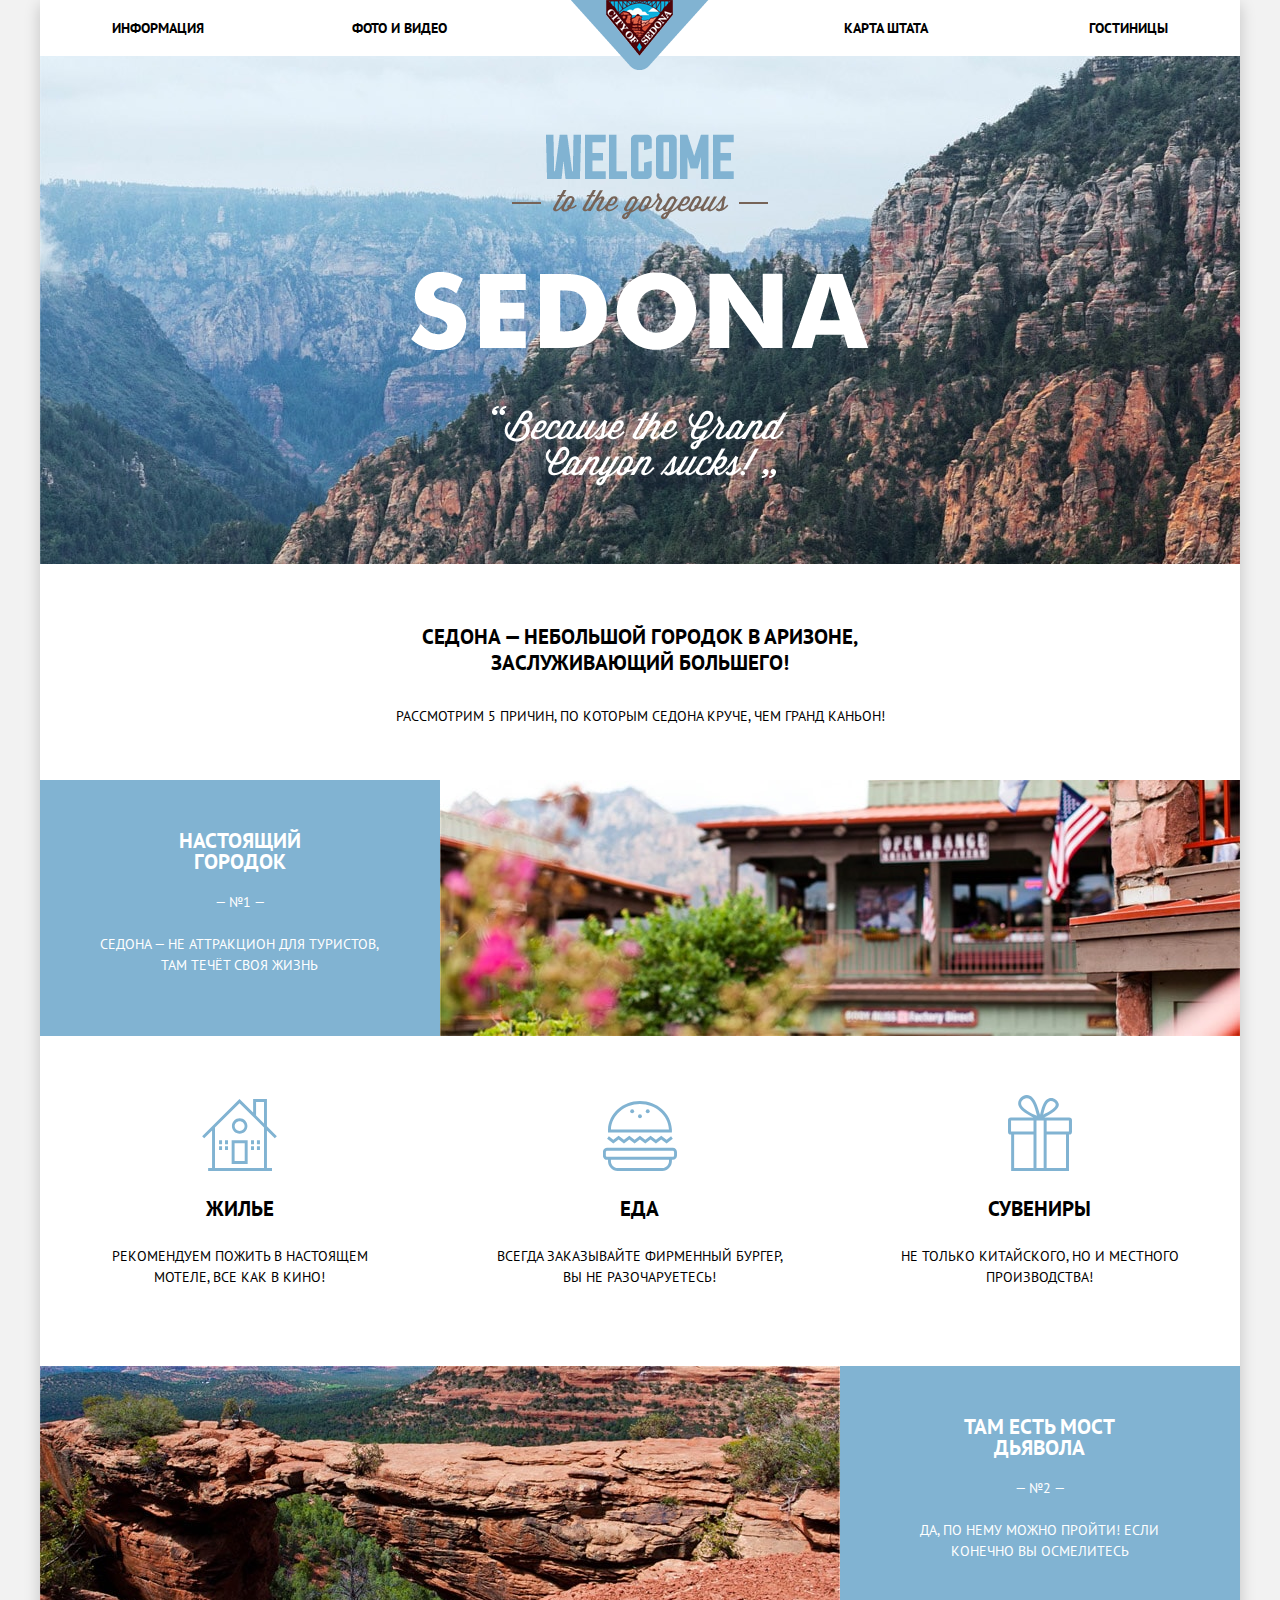
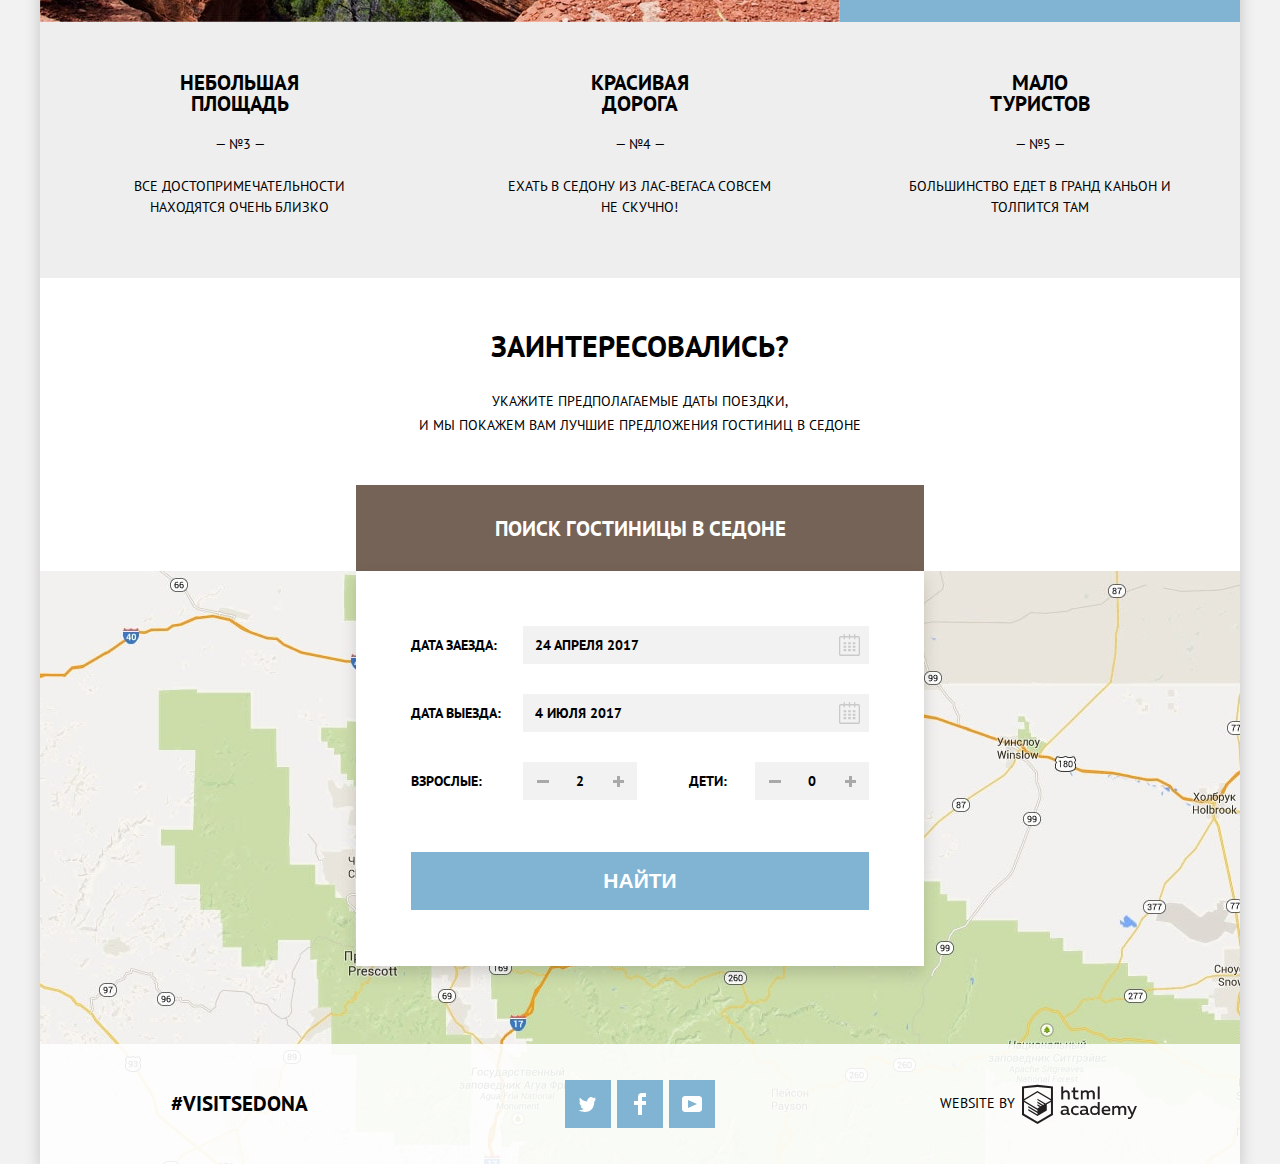
==== commit 4acde2c5: "Переделал форму под IE11 + чистка" ====
--- a/index.html
+++ b/index.html
@@ -94,7 +94,7 @@
         <section class="modal-search">
           <h2 class="visually-hidden">Гостиницы в Седоне</h2>
           <form class="search-form" action="https://echo.htmlacademy.ru" method="post">
-            <p>
+            <p class="date">
               <label for="arrival-date-field">Дата заезда:</label>
               <input class="date-field" id="arrival-date-field" type="text" name="arrival-date" value="24 апреля 2017">
               <button class="date-icon" type="button">
@@ -104,7 +104,7 @@
                 </svg>
               </button>
             </p>
-            <p>
+            <p class="date">
               <label for="departure-date-field">Дата выезда:</label>
               <input class="date-field" id="departure-date-field" type="text" name="departure-date" value="4 июля 2017">
               <button class="date-icon" type="button">
--- a/css/style.css
+++ b/css/style.css
@@ -275,7 +275,7 @@
   width: 568px;
   height: 86px;
   margin: 0 auto;
-  padding: 31px 0;
+  padding: 31px 55px;
   font-size: 21px;
   line-height: 26px;
   vertical-align: middle;
@@ -310,18 +310,9 @@
   box-shadow: 0 7px 15px rgba( 0, 1, 1, 0.15);
 }
 
-.search-form p {
-  display: flex;
-  position: relative;
-  justify-content: space-between;
-  align-items: baseline;
-  margin: 0;
-}
-
 .search-form input {
   display: inline-block;
   height: 38px;
-  margin: 0;
   padding: 6px 12px;
   font: inherit;
   font-weight: inherit;
@@ -333,29 +324,44 @@
   outline: none;
 }
 
-.search-form .date-field:hover {
+.search-form label {
+  display: inline-block;
+  height: 26px;
+  vertical-align: middle;
+}
+
+.date {
+  position: relative;
+  margin: 0;
+  margin-bottom: 30px;
+}
+
+.date label,
+.adults label {
+  width: 95px;
+  margin-right: 13px;
+}
+
+.date .date-field {
+  width: 346px;
+  padding-right: 40px;
+}
+
+.date .date-field:hover {
   background-color: #ebebeb;
 }
 
-.search-form .date-field:focus {
+.date .date-field:focus {
   background-color: #ffffff;
   box-shadow: inset 0 0 0 2px #e5e5e5;
 }
 
-.search-form .date-field {
-  width: 346px;
-  margin-bottom: 30px;
-  padding-right: 40px;
-}
-
-.search-form .date-icon {
-  display: inline-block;
+.date .date-icon {
   position: absolute;
   top: 8px;
   right: 9px;
   width: 21px;
   height: 22px;
-  vertical-align: middle;
 }
 
 .date-icon,
@@ -377,26 +383,31 @@
   fill: #81b3d2;
 }
 
-.search-form .amount {
+.amount {
   display: flex;
   position: relative;
   justify-content: space-between;
-  align-items: baseline;
-}
-
-.search-form .adults {
+  align-items: center;
+  height: 38px;
+  margin-bottom: 52px;
+}
+
+.adults {
   width: 226px;
   float: left;
 }
 
-.search-form .children {
+.children {
   width: 180px;
   float: right;
 }
 
-.search-form .amount-field {
+.children label {
+  width: 66px;
+}
+
+.amount-field {
   width: 114px;
-  margin-bottom: 52px;
   text-align: center;
 }
 
@@ -442,13 +453,12 @@
 }
 
 .search-form .button {
-  display: inline-block;
   width: 458px;
-  height: 58px;
+  min-height: 58px;
+  padding: 10px;
   font-size: 21px;
   line-height: inherit;
   text-transform: inherit;
-  vertical-align: middle;
   background-color: #81b3d2;
   border: none;
 }
@@ -474,6 +484,8 @@
 
 .filter {
   color: #ffffff;
+  min-height: 217px;
+  padding: 30px 0;
   background-color: #81b3d2;
   background-image: url("../img/filter-background.jpg");
   background-repeat: no-repeat;
@@ -482,14 +494,12 @@
 }
 
 .filter-form {
-  height: 217px;
   display: flex;
   align-items: center;
 }
 
 .filter-form fieldset {
   width: 255px;
-  height: 157px;
   border: none;
   margin: 0;
   padding: 0;
@@ -498,7 +508,7 @@
 .filter-form legend {
   font-size: 16px;
   font-weight: 700;
-  margin-bottom: 22px;
+  margin-bottom: 23px;
 }
 
 .filter-form ul {
@@ -506,9 +516,8 @@
   width: 110px;
   height: 114px;
   margin: 0;
-  flex-wrap: wrap;
-  justify-content: flex-start;
-  align-content: space-between;
+  flex-direction: column;
+  justify-content: space-between;
   list-style: none;
 }
 
@@ -590,8 +599,9 @@
 
 .price-controls .min-price,
 .price-controls .max-price {
-  width: 95px;
-  padding-left: 60px;
+  width: 35%;
+  padding: 5px 2.5% 5px 12.5%;
+  text-align: center;
 }
 
 .price-controls input {
@@ -674,7 +684,6 @@
   display: flex;
   height: 86px;
   padding: 26px 0;
-  justify-content: space-between;
   align-items: baseline;
 }
 
@@ -775,7 +784,6 @@
 .result-item {
   display: flex;
   height: 150px;
-  justify-content: space-between;
   align-items: center;
 }
 
@@ -794,38 +802,38 @@
 }
 
 .result-hotel {
-  display: flex;
   width: 258px;
   height: 90px;
-  flex-direction: column;
-  justify-content: space-between;
 }
 
 .result-hotel h1 {
   margin: 0;
+  margin-bottom: 5px;
   font-size: 21px;
-}
-
-.hotel {
+  line-height: 26px;
+}
+
+.result-hotel h1 > a {
   color: #000000;
 }
 
-.hotel:hover,
-.hotel:focus {
+.result-hotel h1 > a:hover,
+.result-hotel h1 > a:focus {
   color: #81b3d2;
 }
 
-.hotel:active {
+.result-hotel h1 > a:active {
   color: rgba(0, 0, 0, 0.3);
 }
 
 .hotel-type span {
   display: inline-block;
+  min-width: 110px;
+  margin-bottom: 11px;
   vertical-align: middle;
 }
 
 .hotel-type span:first-child {
-  width: 110px;
   margin-right: 2px;
 }
 
@@ -957,7 +965,7 @@
 
 .footer-copyright a {
   display: inline-block;
-  width: 115px;
+  width: 120px;
   height: 41px;
   vertical-align: middle;
 }
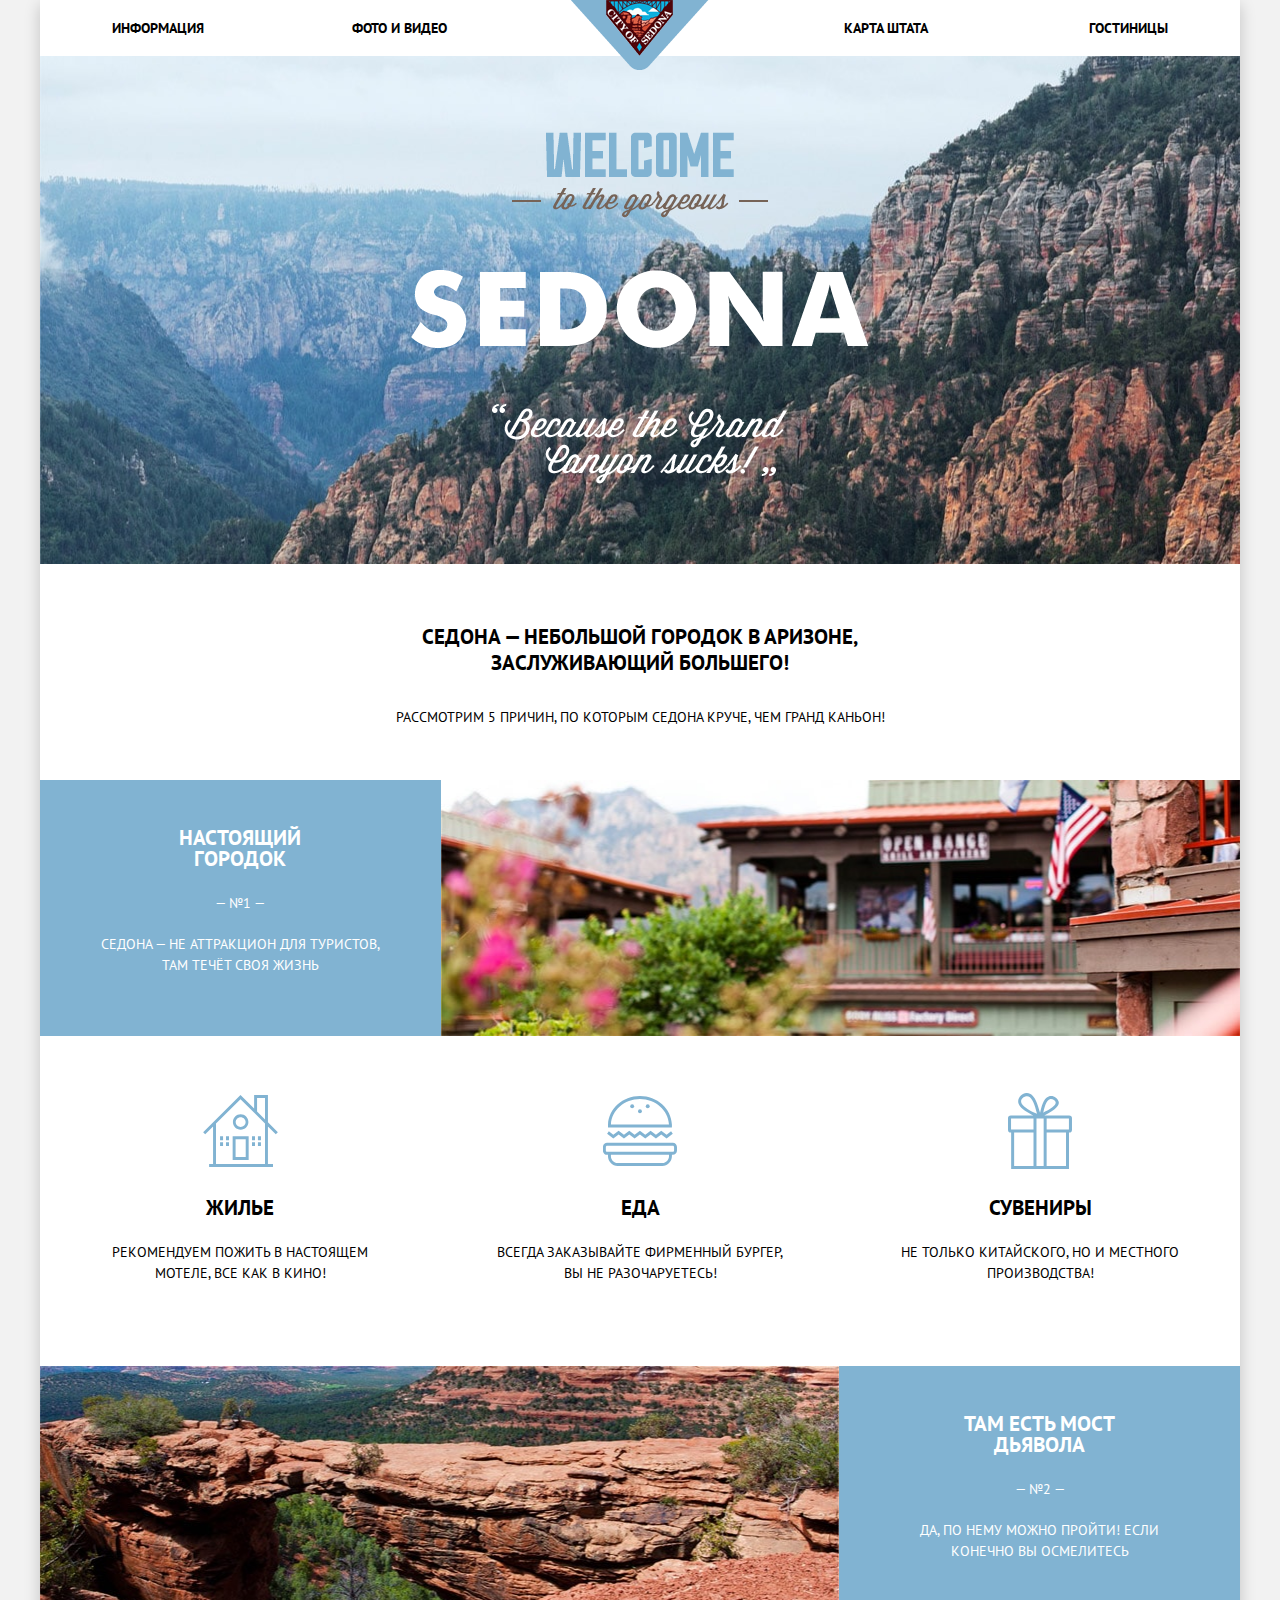
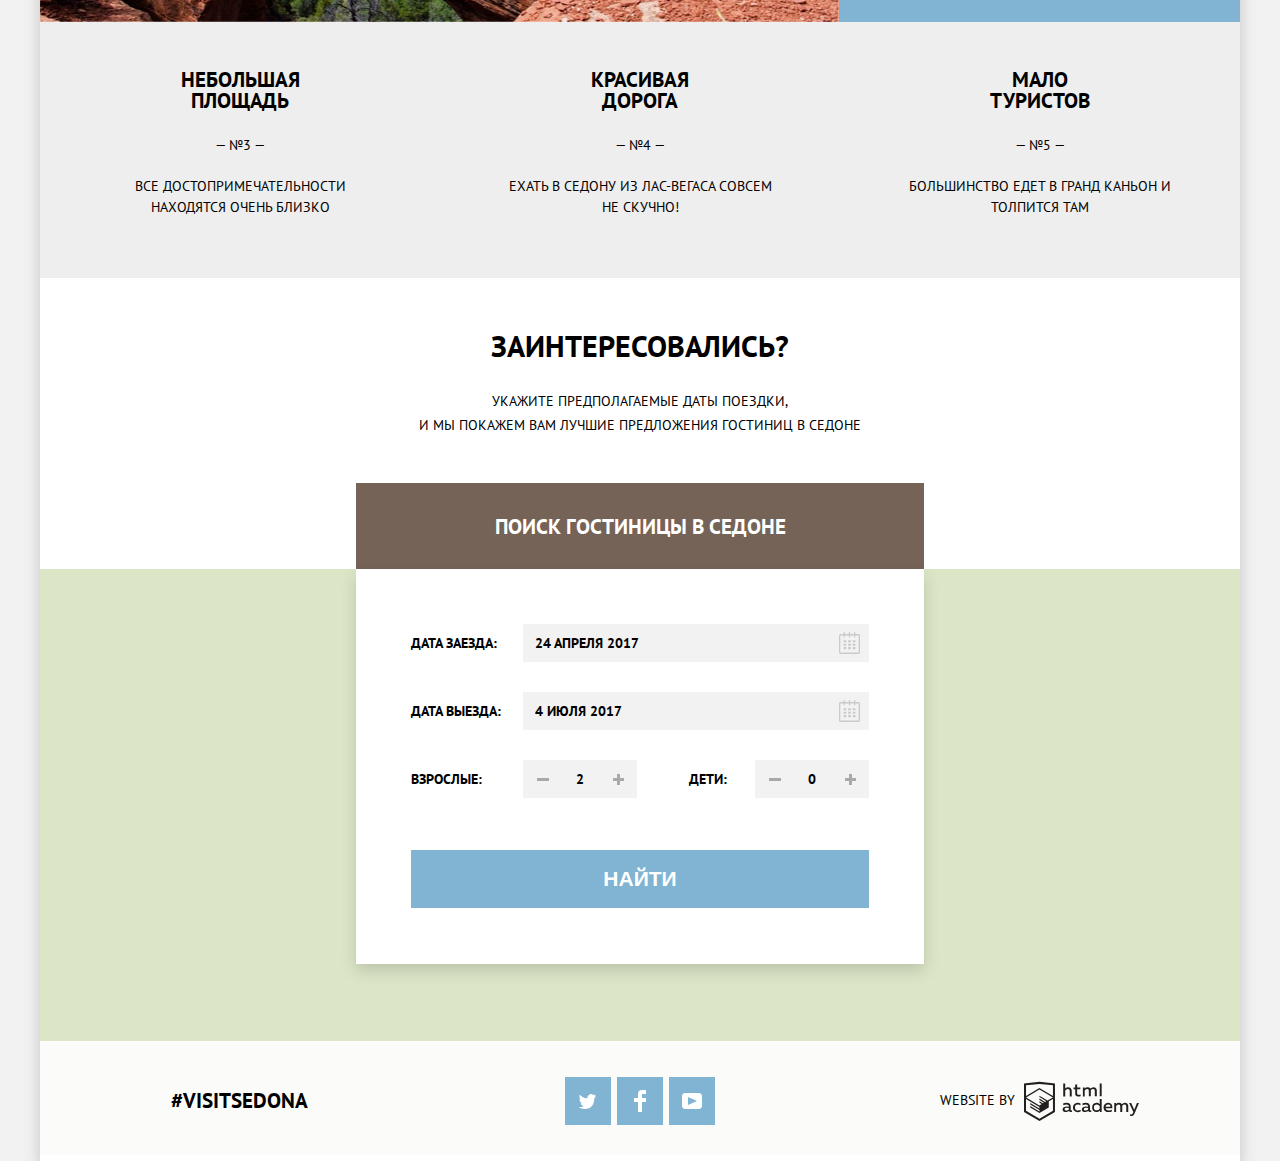
==== commit 1695f0fe: "Sedona Final" ====
--- a/index.html
+++ b/index.html
@@ -5,7 +5,7 @@
     <title>HTML Academy: Седона</title>
     <link href="https://fonts.googleapis.com/css?family=PT+Sans:400,700&amp;subset=cyrillic" rel="stylesheet">
     <link rel="stylesheet" href="css/normalize.css">
-    <link rel="stylesheet" href="css/style.css">
+    <link rel="stylesheet" href="css/style.min.css">
   </head>
   <body>
     <div class="container">
@@ -89,7 +89,7 @@
           <h2 class="visually-hidden">Гостиницы в Седоне</h2>
           <h3>Заинтересовались?</h3>
           <p>Укажите предполагаемые даты поездки,<br> и мы покажем вам лучшие предложения гостиниц в седоне</p>
-          <a class="button" href="#">Поиск гостиницы в Седоне</a>
+          <a class="button toggle-button" href="#">Поиск гостиницы в Седоне</a>
         </section>
         <section class="modal-search">
           <h2 class="visually-hidden">Гостиницы в Седоне</h2>
@@ -137,52 +137,56 @@
             <button class="button" type="submit">Найти</button>
           </form>
         </section>
-        <div class="hotels-map"></div>
+        <iframe class="hotels-map" src="https://www.google.com/maps/embed?pb=!1m18!1m12!1m3!1d498354.14711935143!2d-112.0432260065006!3d34.85775535810995!2m3!1f0!2f0!3f0!3m2!1i1024!2i768!4f13.1!3m3!1m2!1s0x872da132f942b00d%3A0x5548c523fa6c8efd!2z0KHQtdC00L7QvdCwLCDQkNGA0LjQt9C-0L3QsCA4NjMzNiwg0KHQqNCQ!5e0!3m2!1sru!2sru!4v1504688934348" width="1200" height="586" style="border:0" allowfullscreen>
+        </iframe>
       </main>
-      <footer class="page-footer">
-        <div class="visitsedona-link">
-          <a href="#">#visitsedona</a>
-        </div>
-        <div class="footer-social">
-          <ul>
-            <li>
-              <a class="social-button" href="#">
-                <span class="visually-hidden">twitter</span>
-                <svg xmlns="http://www.w3.org/2000/svg" xmlns:xlink="http://www.w3.org/1999/xlink" width="17" height="15" viewBox="0 0 17 15">
-                  <path fill="#fff" d="M10.95.144c1.685-.496 2.984.27 3.577 1.179.673-.231 1.331-.481 2.011-.708a2.345 2.345 0 0 1-.857 1.768c.685.17 1.304-.491 1.304-.491-.169 1-1.006 1.788-1.563 2.024-.231 6.75-3.175 11.217-10.077 11.082h-.446c-.41 0-4.164-.46-4.898-1.887 2.271.196 3.893-.422 4.693-1.177-.96-.3-2.679-.477-2.979-2.95.349.106.564.228 1.19.119C1.705 8.247.374 7.53.448 5.33c.285.328 1.067.536 1.34.472C1.085 5.561-.182 2.442.894.85c1.818 1.854 3.735 3.606 7.152 3.773C8.254 2.33 9.183.793 10.95.144z"/>
+      <footer class="main-footer">
+        <div class="page-footer">
+          <div class="visitsedona-link">
+            <a href="#">#visitsedona</a>
+          </div>
+          <div class="footer-social">
+            <ul>
+              <li>
+                <a class="social-button" href="#">
+                  <span class="visually-hidden">twitter</span>
+                  <svg xmlns="http://www.w3.org/2000/svg" xmlns:xlink="http://www.w3.org/1999/xlink" width="17" height="15" viewBox="0 0 17 15">
+                    <path fill="#fff" d="M10.95.144c1.685-.496 2.984.27 3.577 1.179.673-.231 1.331-.481 2.011-.708a2.345 2.345 0 0 1-.857 1.768c.685.17 1.304-.491 1.304-.491-.169 1-1.006 1.788-1.563 2.024-.231 6.75-3.175 11.217-10.077 11.082h-.446c-.41 0-4.164-.46-4.898-1.887 2.271.196 3.893-.422 4.693-1.177-.96-.3-2.679-.477-2.979-2.95.349.106.564.228 1.19.119C1.705 8.247.374 7.53.448 5.33c.285.328 1.067.536 1.34.472C1.085 5.561-.182 2.442.894.85c1.818 1.854 3.735 3.606 7.152 3.773C8.254 2.33 9.183.793 10.95.144z"/>
+                  </svg>
+                </a>
+              </li>
+              <li>
+                <a class="social-button" href="#">
+                  <span class="visually-hidden">facebook</span>
+                  <svg xmlns="http://www.w3.org/2000/svg" width="12" height="22" viewBox="0 0 12 22">
+                    <path fill="#fff" d="M12 4V0H8a4 4 0 0 0-4 4v4H0v4h4v10h4V12h4V8H8V4h4z"/>
+                  </svg>
+                </a>
+              </li>
+              <li>
+                <a class="social-button" href="#">
+                  <span class="visually-hidden">youtube</span>
+                  <svg xmlns="http://www.w3.org/2000/svg" xmlns:xlink="http://www.w3.org/1999/xlink" width="20" height="16" viewBox="0 0 20 16">
+                    <path fill="#FFF" d="M17 0H3C1.35 0 0 1.35 0 3v10c0 1.65 1.35 3 3 3h14c1.65 0 3-1.35 3-3V3c0-1.65-1.35-3-3-3zM6.027 11.998V4.002L15.014 8l-8.987 3.998z"/>
+                  </svg>
+                </a>
+              </li>
+            </ul>
+          </div>
+          <div class="footer-copyright">
+            <p>
+              website by
+              <a class="academy-logo" href="https://htmlacademy.ru/intensive/htmlcss">
+                <span class="visually-hidden">HTML Academy</span>
+                <svg width="115" height="41" xmlns="http://www.w3.org/2000/svg" viewBox="0 0 108.08 36.85">
+                  <path d="M44.61,26.88a2,2,0,0,0,.55-0.1v1.33a3.25,3.25,0,0,1-1.18.21,1.67,1.67,0,0,1-1.67-1,4.84,4.84,0,0,1-3.14,1.08c-1.51,0-2.91-.83-2.91-2.55,0-2.13,2-2.79,3.71-2.79a11.08,11.08,0,0,1,2.17.25v-0.3c0-1-.76-1.77-2.19-1.77a7.42,7.42,0,0,0-3,.64v-1.7a10.21,10.21,0,0,1,3.19-.55c2.36,0,3.81,1.12,3.81,3.65v3a0.54,0.54,0,0,0,.49.59h0.17Zm-6.44-1.13A1.35,1.35,0,0,0,39.63,27h0.11a3.39,3.39,0,0,0,2.41-1V24.58a9.72,9.72,0,0,0-1.81-.21c-1,0-2.16.33-2.16,1.38h0Zm12.36-6.11a5,5,0,0,1,2.57.64V22a4.08,4.08,0,0,0-2.3-.7,2.75,2.75,0,1,0,0,5.49,5,5,0,0,0,2.43-.64v1.71a6.27,6.27,0,0,1-2.76.57A4.21,4.21,0,0,1,46,24.51q0-.21,0-0.41a4.32,4.32,0,0,1,4.18-4.46h0.38Zm12.17,7.24a2,2,0,0,0,.55-0.1v1.33a3.25,3.25,0,0,1-1.18.21,1.67,1.67,0,0,1-1.67-1,4.84,4.84,0,0,1-3.14,1.08c-1.51,0-2.91-.83-2.91-2.55,0-2.13,2-2.79,3.71-2.79a11.08,11.08,0,0,1,2.17.25v-0.3c0-1-.76-1.77-2.19-1.77a7.42,7.42,0,0,0-3,.64v-1.7a10.21,10.21,0,0,1,3.19-.55c2.36,0,3.81,1.12,3.81,3.65v3a0.54,0.54,0,0,0,.49.59h0.17Zm-6.44-1.13A1.35,1.35,0,0,0,57.73,27h0.11a3.39,3.39,0,0,0,2.41-1V24.58a9.72,9.72,0,0,0-1.81-.21c-1.06,0-2.16.33-2.16,1.38h0ZM73,16V28.2H71.35V26.88a3.88,3.88,0,0,1-3.19,1.54,4.4,4.4,0,0,1,0-8.78,3.81,3.81,0,0,1,3,1.3V16H73Zm-4.53,5.22a2.76,2.76,0,1,0,0,5.52A2.86,2.86,0,0,0,71.15,25V23A2.91,2.91,0,0,0,68.49,21.27ZM79,19.64c3.31,0,4.46,2.68,3.92,5.09H76.7c0.21,1.5,1.67,2.11,3.19,2.11a6.11,6.11,0,0,0,2.64-.59v1.6a7.14,7.14,0,0,1-3,.57C77,28.42,74.78,27,74.78,24a4.18,4.18,0,0,1,4-4.39H79Zm0.09,1.54a2.28,2.28,0,0,0-2.44,2.1v0.06H81.3A2,2,0,0,0,79.13,21.18Zm5.73,7V19.87h1.65v1a3.81,3.81,0,0,1,2.78-1.27A2.86,2.86,0,0,1,91.89,21a4.12,4.12,0,0,1,2.91-1.33A3.06,3.06,0,0,1,98,23V28.2h-1.9V23.05a1.59,1.59,0,0,0-1.42-1.75H94.42a2.8,2.8,0,0,0-2.07,1.12V28.2h-1.9V23.05A1.59,1.59,0,0,0,89,21.31H88.8a3,3,0,0,0-2.21,1.29v5.63H84.86Zm21.31-8.33h1.9l-3.91,9.46c-0.9,2.17-2.09,2.86-3.35,2.86a4.76,4.76,0,0,1-1.1-.14V30.46a2.86,2.86,0,0,0,.85.12c0.9,0,1.58-.64,2.07-1.9l0.17-.42-4-8.4h2l2.86,6.29ZM38.73,1.46V6.22a3.81,3.81,0,0,1,2.7-1.14,3.25,3.25,0,0,1,3.44,3.4v5.15H43V8.72a1.81,1.81,0,0,0-1.61-2h-0.3a2.93,2.93,0,0,0-2.32,1.39v5.52h-1.9V1.46h1.9ZM49.94,2.31v3h3V6.91h-3v3.81c0,1.1.5,1.46,1.58,1.46a4.49,4.49,0,0,0,1.69-.33v1.6A6.8,6.8,0,0,1,51,13.8a2.55,2.55,0,0,1-2.86-2.74V6.89H46.58V5.26h1.5V2.74Zm5.4,11.31V5.28H57v1A3.81,3.81,0,0,1,59.77,5a2.86,2.86,0,0,1,2.6,1.33A4.12,4.12,0,0,1,65.28,5,3.06,3.06,0,0,1,68.44,8.4v5.21h-1.9V8.46a1.59,1.59,0,0,0-1.42-1.75H64.89a2.8,2.8,0,0,0-2.07,1.12v5.78h-1.9V8.46A1.59,1.59,0,0,0,59.5,6.71H59.27A3,3,0,0,0,57.06,8v5.63H55.34ZM71.17,1.45H73V13.6H71.17V1.45ZM14.71,0H14.55L0,1.54V28.21l14.55,8.66,14.55-8.66V1.54Zm12.5,27.1L14.55,34.64,1.9,27.12V16.18l12.59,7.5V25L5.86,19.9v1.31l8.68,5.21v1.39L5.87,22.65V24l8.68,5.21,8.75-5.24V18.31L27.2,16V27.12Zm0-12.53-3.48,2-1.6,1L14.51,13v1.31L21,18.23H21l-0.14.09-1,.54-5.37-3.2V17l4.24,2.52-1,.67-3.2-1.9v1.31l2.1,1.24L14.5,22.1,2,14.65,14.51,7.11Zm0-1.32L14.49,5.76,1.91,13.25v-10L14.56,1.92,27.21,3.25v10h0Z" transform="translate(0 -0.02)" fill="#231f20"/>
                 </svg>
               </a>
-            </li>
-            <li>
-              <a class="social-button" href="#">
-                <span class="visually-hidden">facebook</span>
-                <svg xmlns="http://www.w3.org/2000/svg" width="12" height="22" viewBox="0 0 12 22">
-                  <path fill="#fff" d="M12 4V0H8a4 4 0 0 0-4 4v4H0v4h4v10h4V12h4V8H8V4h4z"/>
-                </svg>
-              </a>
-            </li>
-            <li>
-              <a class="social-button" href="#">
-                <span class="visually-hidden">youtube</span>
-                <svg xmlns="http://www.w3.org/2000/svg" xmlns:xlink="http://www.w3.org/1999/xlink" width="20" height="16" viewBox="0 0 20 16">
-                  <path fill="#FFF" d="M17 0H3C1.35 0 0 1.35 0 3v10c0 1.65 1.35 3 3 3h14c1.65 0 3-1.35 3-3V3c0-1.65-1.35-3-3-3zM6.027 11.998V4.002L15.014 8l-8.987 3.998z"/>
-                </svg>
-              </a>
-            </li>
-          </ul>
-        </div>
-        <div class="footer-copyright">
-          <p>
-            website by
-            <a href="https://htmlacademy.ru/intensive/htmlcss">
-              <span class="visually-hidden">HTML Academy</span>
-              <svg width="115" height="41" xmlns="http://www.w3.org/2000/svg" viewBox="0 0 108.08 36.85">
-                <path d="M44.61,26.88a2,2,0,0,0,.55-0.1v1.33a3.25,3.25,0,0,1-1.18.21,1.67,1.67,0,0,1-1.67-1,4.84,4.84,0,0,1-3.14,1.08c-1.51,0-2.91-.83-2.91-2.55,0-2.13,2-2.79,3.71-2.79a11.08,11.08,0,0,1,2.17.25v-0.3c0-1-.76-1.77-2.19-1.77a7.42,7.42,0,0,0-3,.64v-1.7a10.21,10.21,0,0,1,3.19-.55c2.36,0,3.81,1.12,3.81,3.65v3a0.54,0.54,0,0,0,.49.59h0.17Zm-6.44-1.13A1.35,1.35,0,0,0,39.63,27h0.11a3.39,3.39,0,0,0,2.41-1V24.58a9.72,9.72,0,0,0-1.81-.21c-1,0-2.16.33-2.16,1.38h0Zm12.36-6.11a5,5,0,0,1,2.57.64V22a4.08,4.08,0,0,0-2.3-.7,2.75,2.75,0,1,0,0,5.49,5,5,0,0,0,2.43-.64v1.71a6.27,6.27,0,0,1-2.76.57A4.21,4.21,0,0,1,46,24.51q0-.21,0-0.41a4.32,4.32,0,0,1,4.18-4.46h0.38Zm12.17,7.24a2,2,0,0,0,.55-0.1v1.33a3.25,3.25,0,0,1-1.18.21,1.67,1.67,0,0,1-1.67-1,4.84,4.84,0,0,1-3.14,1.08c-1.51,0-2.91-.83-2.91-2.55,0-2.13,2-2.79,3.71-2.79a11.08,11.08,0,0,1,2.17.25v-0.3c0-1-.76-1.77-2.19-1.77a7.42,7.42,0,0,0-3,.64v-1.7a10.21,10.21,0,0,1,3.19-.55c2.36,0,3.81,1.12,3.81,3.65v3a0.54,0.54,0,0,0,.49.59h0.17Zm-6.44-1.13A1.35,1.35,0,0,0,57.73,27h0.11a3.39,3.39,0,0,0,2.41-1V24.58a9.72,9.72,0,0,0-1.81-.21c-1.06,0-2.16.33-2.16,1.38h0ZM73,16V28.2H71.35V26.88a3.88,3.88,0,0,1-3.19,1.54,4.4,4.4,0,0,1,0-8.78,3.81,3.81,0,0,1,3,1.3V16H73Zm-4.53,5.22a2.76,2.76,0,1,0,0,5.52A2.86,2.86,0,0,0,71.15,25V23A2.91,2.91,0,0,0,68.49,21.27ZM79,19.64c3.31,0,4.46,2.68,3.92,5.09H76.7c0.21,1.5,1.67,2.11,3.19,2.11a6.11,6.11,0,0,0,2.64-.59v1.6a7.14,7.14,0,0,1-3,.57C77,28.42,74.78,27,74.78,24a4.18,4.18,0,0,1,4-4.39H79Zm0.09,1.54a2.28,2.28,0,0,0-2.44,2.1v0.06H81.3A2,2,0,0,0,79.13,21.18Zm5.73,7V19.87h1.65v1a3.81,3.81,0,0,1,2.78-1.27A2.86,2.86,0,0,1,91.89,21a4.12,4.12,0,0,1,2.91-1.33A3.06,3.06,0,0,1,98,23V28.2h-1.9V23.05a1.59,1.59,0,0,0-1.42-1.75H94.42a2.8,2.8,0,0,0-2.07,1.12V28.2h-1.9V23.05A1.59,1.59,0,0,0,89,21.31H88.8a3,3,0,0,0-2.21,1.29v5.63H84.86Zm21.31-8.33h1.9l-3.91,9.46c-0.9,2.17-2.09,2.86-3.35,2.86a4.76,4.76,0,0,1-1.1-.14V30.46a2.86,2.86,0,0,0,.85.12c0.9,0,1.58-.64,2.07-1.9l0.17-.42-4-8.4h2l2.86,6.29ZM38.73,1.46V6.22a3.81,3.81,0,0,1,2.7-1.14,3.25,3.25,0,0,1,3.44,3.4v5.15H43V8.72a1.81,1.81,0,0,0-1.61-2h-0.3a2.93,2.93,0,0,0-2.32,1.39v5.52h-1.9V1.46h1.9ZM49.94,2.31v3h3V6.91h-3v3.81c0,1.1.5,1.46,1.58,1.46a4.49,4.49,0,0,0,1.69-.33v1.6A6.8,6.8,0,0,1,51,13.8a2.55,2.55,0,0,1-2.86-2.74V6.89H46.58V5.26h1.5V2.74Zm5.4,11.31V5.28H57v1A3.81,3.81,0,0,1,59.77,5a2.86,2.86,0,0,1,2.6,1.33A4.12,4.12,0,0,1,65.28,5,3.06,3.06,0,0,1,68.44,8.4v5.21h-1.9V8.46a1.59,1.59,0,0,0-1.42-1.75H64.89a2.8,2.8,0,0,0-2.07,1.12v5.78h-1.9V8.46A1.59,1.59,0,0,0,59.5,6.71H59.27A3,3,0,0,0,57.06,8v5.63H55.34ZM71.17,1.45H73V13.6H71.17V1.45ZM14.71,0H14.55L0,1.54V28.21l14.55,8.66,14.55-8.66V1.54Zm12.5,27.1L14.55,34.64,1.9,27.12V16.18l12.59,7.5V25L5.86,19.9v1.31l8.68,5.21v1.39L5.87,22.65V24l8.68,5.21,8.75-5.24V18.31L27.2,16V27.12Zm0-12.53-3.48,2-1.6,1L14.51,13v1.31L21,18.23H21l-0.14.09-1,.54-5.37-3.2V17l4.24,2.52-1,.67-3.2-1.9v1.31l2.1,1.24L14.5,22.1,2,14.65,14.51,7.11Zm0-1.32L14.49,5.76,1.91,13.25v-10L14.56,1.92,27.21,3.25v10h0Z" transform="translate(0 -0.02)" fill="#231f20"/>
-              </svg>
-            </a>
-          </p>
+            </p>
+          </div>
         </div>
       </footer>
     </div>
+    <script src="js/script.min.js"></script>
   </body>
 </html>--- a/css/style.min.css
+++ b/css/style.min.css
@@ -0,0 +1 @@
+*,*:before,*:after{-webkit-box-sizing:inherit;box-sizing:inherit}html{-webkit-box-sizing:border-box;box-sizing:border-box}body{margin:0;padding:0;font-family:"PT Sans","Tahoma",sans-serif;font-size:14px;line-height:21px;font-weight:400;color:#000;text-transform:uppercase;background-color:#f2f2f2}.visually-hidden{position:absolute;width:1px;height:1px;margin:-1px;border:0;padding:0;clip:rect(0 0 0 0);overflow:hidden}a{text-decoration:none}.container{max-width:1200px;min-width:768px;margin:0 auto;background-color:#fff;-webkit-box-shadow:0 5px 15px rgba(0,1,1,0.2);box-shadow:0 5px 15px rgba(0,1,1,0.2)}.container h2,.container h3{font-size:21px;font-weight:700}.wrapper{margin:0 6%}.main-nav{display:-webkit-box;display:-ms-flexbox;display:flex;width:100%;min-height:56px;margin:0;padding:0;-webkit-box-pack:justify;-ms-flex-pack:justify;justify-content:space-between;-webkit-box-align:center;-ms-flex-align:center;align-items:center;line-height:26px;font-weight:700}.nav-left,.nav-right{display:-webkit-box;display:-ms-flexbox;display:flex;width:45.45%;list-style:none}.nav-left{padding:0;text-align:left;margin-right:auto}.nav-right{padding:0;text-align:right;margin-left:auto}.main-nav li{width:50%}.main-nav a{color:#000}.main-nav a:hover,.main-nav a:focus{color:#81b3d2}.main-nav a:active{color:rgba(0,0,0,0.3)}.main-nav .main-nav-current,.main-nav .main-nav-current:hover{color:#766357;cursor:pointer}.logo{position:relative;width:138px;margin:0 auto}.sedona-logo{position:absolute;top:-56px}.site-intro{background-color:#fff;text-align:center;margin-bottom:50px}.intro-image{width:100%;height:508px;margin-bottom:60px;background-color:#81b3d2;background-image:url("../img/welcome.png"),url("../img/shape.png"),url("../img/back-photo.jpg");background-repeat:no-repeat;background-size:auto,contain,cover;background-position:50% 49%,bottom,50% 21%}.site-intro h3{margin-bottom:28px}.site-intro h3,.site-intro p{line-height:26px}.services{display:-webkit-box;display:-ms-flexbox;display:flex;height:256px}.services-item,.services-goods,.hotel-search{text-align:center}.services-item,.goods{width:33.4%;display:-webkit-box;display:-ms-flexbox;display:flex;-webkit-box-orient:vertical;-webkit-box-direction:normal;-ms-flex-direction:column;flex-direction:column;-ms-flex-pack:distribute;justify-content:space-around}.services-item{padding:37px 0 50px;background-color:#eee}.services:nth-of-type(-n+4) .services-item{color:#fff;background-color:#81b3d2}.services:nth-of-type(-n+4) .services-item p{padding:0 12.25%}.services-item h2,.goods h2{margin:0 auto}.services-item h2{display:inline-block;width:151px;margin-bottom:4px;vertical-align:middle}.services-item p{padding:0 15%;margin:0}.services-goods{display:-webkit-box;display:-ms-flexbox;display:flex;height:330px;-ms-flex-pack:distribute;justify-content:space-around}.goods{padding-top:45px;padding-bottom:65px}.goods p{padding:0 14.2%;margin:0;margin-bottom:5px}.icon{height:76px;margin-bottom:5px;background-repeat:no-repeat;background-position:center}.goods:nth-child(1) .icon{background-image:url("../img/icon-1.svg")}.goods:nth-child(2) .icon{background-image:url("../img/icon-2.svg")}.goods:nth-child(3) .icon{background-image:url("../img/icon-3.svg")}.town-photo,.bridge-photo{width:66.66%;background-color:#81b3d2;background-position:center;background-size:cover}.town-photo{background-image:url("../img/town.jpg")}.bridge-photo{background-image:url("../img/bridge.jpg")}.hotel-search{margin-top:50px}.hotel-search h3{font-size:30px;line-height:36px;margin-bottom:25px}.hotel-search p{line-height:24px;margin-bottom:46px}.button{color:#fff;font-weight:700}.hotel-search .button{display:inline-block;width:568px;height:86px;margin:0 auto;padding:31px 55px;font-size:21px;line-height:26px;vertical-align:middle;background-color:#766357}.hotel-search .button:hover,.hotel-search .button:focus{background-color:#604e43}.hotel-search .button:active{background-color:#503e33;color:rgba(255,255,255,0.3)}@-webkit-keyframes slide{0%{top:-120px}100%{top:0}}@keyframes slide{0%{top:-120px}100%{top:0}}@-webkit-keyframes opacity{0%{opacity:0}100%{opacity:1}}@keyframes opacity{0%{opacity:0}100%{opacity:1}}@-webkit-keyframes scale{0%{-webkit-transform:scale(0.5);transform:scale(0.5)}100%{-webkit-transform:scale(1);transform:scale(1)}}@keyframes scale{0%{-webkit-transform:scale(0.5);transform:scale(0.5)}100%{-webkit-transform:scale(1);transform:scale(1)}}.modal-search{position:relative;width:568px;margin:0 auto}.modal-toggle{display:none}.search-form{position:absolute;top:0;width:inherit;height:395px;padding:55px;line-height:26px;font-weight:700;background-color:#fff;-webkit-box-shadow:0 7px 15px rgba(0,1,1,0.15);box-shadow:0 7px 15px rgba(0,1,1,0.15);-webkit-animation:slide .4s,scale .6s,opacity .6s;animation:slide .4s,scale .6s,opacity .6s}.search-form input{display:inline-block;height:38px;padding:6px 12px;font:inherit;font-weight:inherit;line-height:inherit;text-transform:inherit;vertical-align:middle;background-color:#f2f2f2;border:0;outline:0}.search-form label{display:inline-block;height:26px;vertical-align:middle}.date{position:relative;margin:0;margin-bottom:30px}.date label,.adults label{width:95px;margin-right:13px}.date .date-field{width:346px;padding-right:40px}.date .date-field:hover{background-color:#ebebeb}.date .date-field:focus{background-color:#fff;-webkit-box-shadow:inset 0 0 0 2px #e5e5e5;box-shadow:inset 0 0 0 2px #e5e5e5}.date .date-icon{position:absolute;top:8px;right:9px;width:21px;height:22px}.date-icon,.amount button{padding:0;border:0;outline:0;background-color:transparent;background-repeat:no-repeat;background-position:center}.date-icon:hover path,.date-icon:focus path{fill:#000}.date-icon:active path{fill:#81b3d2}.amount{display:-webkit-box;display:-ms-flexbox;display:flex;position:relative;-webkit-box-pack:justify;-ms-flex-pack:justify;justify-content:space-between;-webkit-box-align:center;-ms-flex-align:center;align-items:center;height:38px;margin-bottom:52px}.adults{width:226px;float:left}.children{width:180px;float:right}.children label{width:66px}.amount-field{width:114px;text-align:center}.amount button{background-color:#a9a9a9;width:38px;height:38px}.amount button:hover,.amount button:focus{background-color:#000}.amount button:active{background-color:#81b3d2}.minus-icon,.plus-icon{display:block;position:absolute}.minus-icon{top:0;right:76px}.plus-icon{top:0;right:0}.minus-icon button{background-image:url("../img/minus.png");background-position:center}.plus-icon button{background-image:url("../img/plus.png");background-position:center}.search-form .button{width:458px;min-height:58px;padding:10px;font-size:21px;line-height:inherit;text-transform:inherit;background-color:#81b3d2;border:0}.search-form .button:hover,.search-form .button:focus{background-color:#669ec0}.search-form .button:active{color:rgba(255,255,255,0.3);background-color:#5496bd}.hotels-map{height:586px;width:100%;background-color:#dce6c7}.filter{color:#fff;min-height:217px;padding:27px 0 30px;background-color:#81b3d2;background-image:url("../img/filter-background.jpg");background-repeat:no-repeat;background-position:50% 15%;background-size:cover}.filter-form{display:-webkit-box;display:-ms-flexbox;display:flex;-webkit-box-align:center;-ms-flex-align:center;align-items:center}.filter-form fieldset{width:255px;height:160px;border:0;margin:0;padding:0}.filter-form legend{font-size:16px;font-weight:700;margin-bottom:23px}.filter-form ul{display:-webkit-box;display:-ms-flexbox;display:flex;width:110px;height:114px;margin:0;-webkit-box-orient:vertical;-webkit-box-direction:normal;-ms-flex-direction:column;flex-direction:column;-webkit-box-pack:justify;-ms-flex-pack:justify;justify-content:space-between;list-style:none}.filter-form .filter-option{position:relative}.filter-option label{vertical-align:middle}.filter-form input[type="checkbox"]{display:none}.filter-form input[type="checkbox"]+label::before{content:"";position:absolute;left:-40px;top:0;width:27px;height:23px;background-image:url("../img/checkbox-off.svg");background-repeat:no-repeat}.filter-form input[type="checkbox"]:disabled+label::before{background-image:url("../img/checkbox-off-disabled.svg")}.filter-form input[type="checkbox"]:checked+label::before{background-image:url("../img/checkbox-on.svg")}.filter-form input[type="checkbox"]:checked:disabled+label::before{background-image:url("../img/checkbox-on-disabled.svg")}.filter-form .filter-range{width:318px;margin-left:auto;-webkit-box-sizing:content-box;box-sizing:content-box}.filter-range-title{margin-bottom:11px;font-weight:700;font-size:16px;line-height:21px}.price-controls{position:relative;height:32px;margin-bottom:20px;font-size:0;border:2px solid #fff;border-radius:2px}.price-controls::after{content:"";position:absolute;top:50%;left:50%;width:2px;height:22px;background:#fff;-webkit-transform:translate(-50%,-50%);-ms-transform:translate(-50%,-50%);transform:translate(-50%,-50%)}.price-controls label{display:inline-block;padding:0;font-size:14px;vertical-align:middle}.price-controls .min-price,.price-controls .max-price{width:36%;padding:5px 10% 5px 4%;text-align:right}.price-controls input{width:50px;margin:0;color:inherit;font:inherit;background:0;border:0;outline:0}.range-controls{position:relative;margin-bottom:32px}.range-controls .scale{height:2px;background-color:rgba(255,255,255,0.3)}.range-controls .bar{width:80%;height:2px;background-color:#fff}.range-toggle{position:absolute;top:-9px;width:4px;height:4px;background-color:#ababab;border:8px solid #fff;border-radius:50%;-webkit-box-shadow:0 2px 1px 0 rgba(0,1,1,0.2);box-shadow:0 2px 1px 0 rgba(0,1,1,0.2);cursor:pointer}.range-toggle:hover{-webkit-transform:scale(1.1);-ms-transform:scale(1.1);transform:scale(1.1)}.range-toggle-min{left:0}.range-toggle-max{left:80%}.filter-form .button{display:block;width:121px;height:26px;margin:32px 108px 0 85px;padding:3px 6px;font-family:inherit;font-weight:400;line-height:inherit;text-transform:inherit;background-color:transparent;border:2px solid #fff;border-radius:2px}.filter-form .button:hover,.filter-form .button:focus{color:#000;background-color:#fff}.sorting,.result{border-bottom:1px solid #e5e5e5}.sorting-bar{display:-webkit-box;display:-ms-flexbox;display:flex;height:86px;padding:25px 0 27px;-webkit-box-align:baseline;-ms-flex-align:baseline;align-items:baseline}.sorting-section{font-size:12px;line-height:18px}.sorting-section:last-child{margin-left:auto}.sorting-section ul{list-style:none}.sorting-section p{font-size:21px;line-height:26px;font-weight:700;margin:0;margin-right:47px}.sorting-section a:hover,.sorting-section a:focus{color:#81b3d2}.sorting-section a:active{color:#000}.sorting-section .sort-active{color:#81b3d2;border:0}.sorting-type li{display:inline-block;margin-right:30px;vertical-align:baseline}.sorting-type a{color:rgba(0,0,0,0.3);border-bottom:1px dotted #81b3d2}.arrows{width:35px;padding:0;display:-webkit-box;display:-ms-flexbox;display:flex;-webkit-box-pack:justify;-ms-flex-pack:justify;justify-content:space-between}.arrow::before{content:"";display:inline-block;vertical-align:baseline;border:10px solid #cacaca;border-right-width:6px;border-left-width:6px;border-right-color:transparent;border-left-color:transparent}.arrow-up::before{border-top-width:0}.arrow-up:hover::before,.arrow-up:focus::before{border-bottom-color:#231f20}.arrow-up:active::before{border-bottom-color:#81b3d2}.arrow-down::before{border-bottom-width:0}.arrow-down:hover::before,.arrow-down:focus::before{border-top-color:#231f20}.arrow-up:active::before{border-top-color:#81b3d2}.arrow-down.active:before{border-top-color:#81b3d2}.result-item{display:-webkit-box;display:-ms-flexbox;display:flex;height:150px;-webkit-box-align:center;-ms-flex-align:center;align-items:center}.result-item .button{display:inline-block;min-height:27px;padding:3px 3px;margin-bottom:4px;text-align:center;vertical-align:bottom}.result-img{width:135px;height:90px;margin-right:30px}.result-hotel{display:-webkit-box;display:-ms-flexbox;display:flex;width:258px;height:102px;-webkit-box-orient:vertical;-webkit-box-direction:normal;-ms-flex-direction:column;flex-direction:column;-ms-flex-pack:distribute;justify-content:space-around}.result-hotel h1{margin:0;font-size:21px;line-height:26px}.hotel-name{color:#000;letter-spacing:.15px}.hotel-name:hover,.hotel-name:focus{color:#81b3d2}.hotel-name:active{color:rgba(0,0,0,0.3)}.hotel-type span{display:inline-block;min-width:110px;margin-bottom:10px;vertical-align:middle}.hotel-type span:first-child{margin-right:2px}.info-btn{width:110px;margin-right:2px;background-color:#81b3d2}.info-btn:hover,.info-btn:focus{background-color:#669ec0}.info-btn:active{color:rgba(255,255,255,0.3);background-color:#5496bd}.bookit-btn{width:142px;color:#fff;background-color:#766357}.bookit-btn:hover,.bookit-btn:focus{background-color:#604e43}.bookit-btn:active{color:rgba(255,255,255,0.3);background-color:#503e33}.result-rating{text-align:center;margin-left:auto}.result-rating{height:90px;display:-webkit-box;display:-ms-flexbox;display:flex;-webkit-box-orient:vertical;-webkit-box-direction:normal;-ms-flex-direction:column;flex-direction:column;-webkit-box-pack:justify;-ms-flex-pack:justify;justify-content:space-between}[class*="star"]{height:18px;-ms-flex-item-align:end;align-self:flex-end;background-image:url("../img/star.svg");background-position:center left;background-repeat:space}.star-4{width:89px}.star-3{width:65px}.star-2{width:41px}.result-rating span{width:110px;height:27px;padding:3px 0;color:#666;background-color:#f2f2f2}.main-footer{position:relative;height:120px;margin-top:-120px}.main-footer.page-footer{position:absolute}.page-footer{display:-webkit-box;display:-ms-flexbox;display:flex;height:120px;width:100%;-webkit-box-align:center;-ms-flex-align:center;align-items:center;text-align:center;background-color:rgba(254,254,254,0.9);z-index:1}.page-footer div{width:33.33%}.page-footer a{color:#000;line-height:26px}.visitsedona-link{font-size:21px;font-weight:700}.footer-social ul{display:-webkit-box;display:-ms-flexbox;display:flex;width:150px;-webkit-box-pack:justify;-ms-flex-pack:justify;justify-content:space-between;margin:0 auto;padding:0;list-style:none}.social-button{display:-webkit-box;display:-ms-flexbox;display:flex;-webkit-box-align:center;-ms-flex-align:center;align-items:center;-webkit-box-pack:center;-ms-flex-pack:center;justify-content:center;width:46px;height:48px;background-color:#81b3d2}.social-button:hover,.social-button:focus{background-color:#669ec0}.social-button:active{background-color:#5496bd}.social-button:active path{opacity:.3}.footer-copyright a{display:inline-block;width:115px;height:41px;margin-left:5px;vertical-align:middle}.academy-logo:hover path,.acedemy-logo:focus path{fill:#81b3d2}.academy-logo:active path{fill:#bdbbbc}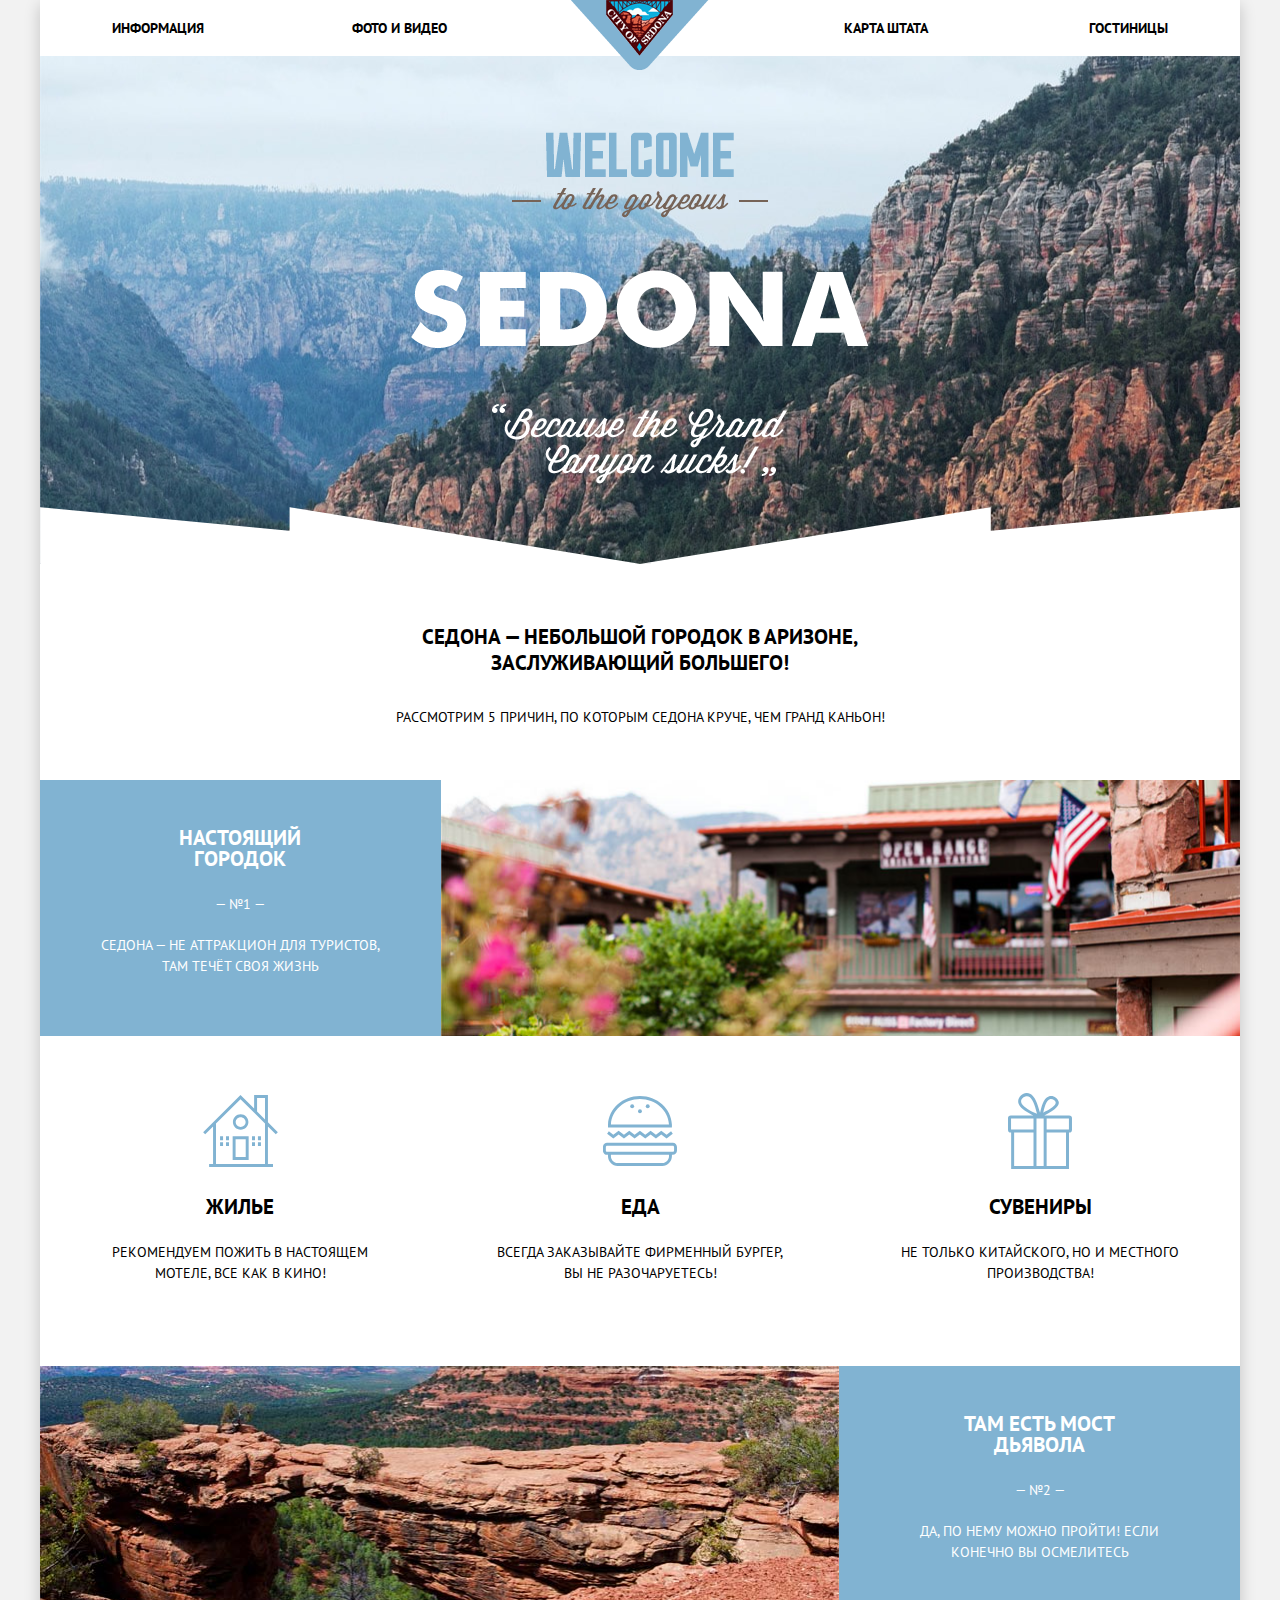
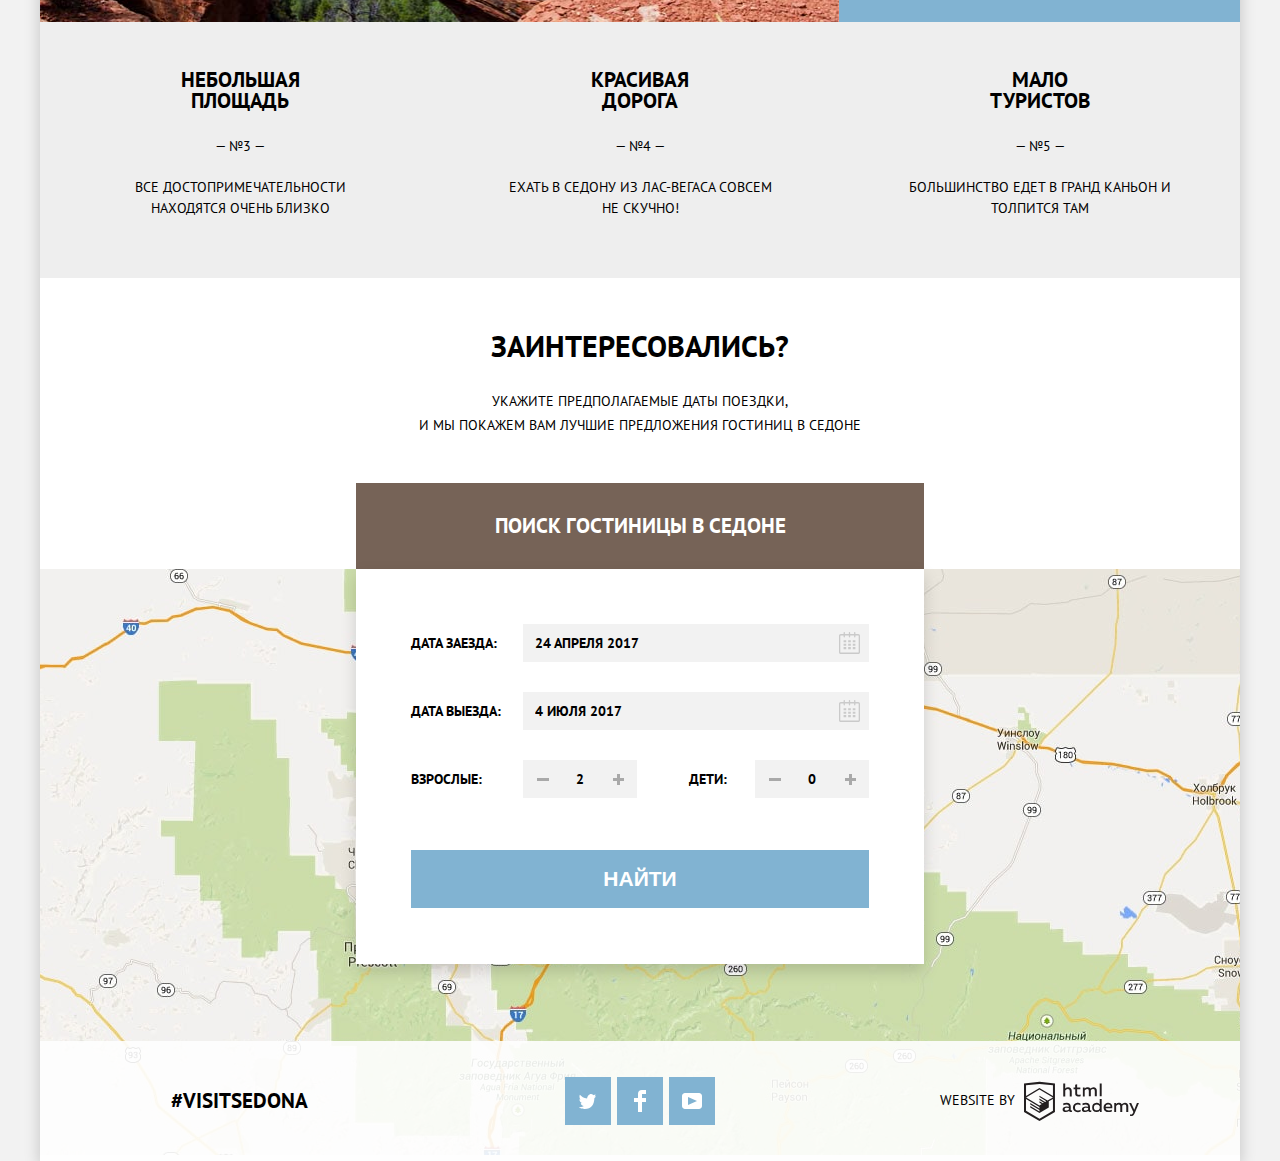
==== commit cc40b5d7: "Последние правки" ====
--- a/index.html
+++ b/index.html
@@ -22,7 +22,7 @@
         </nav>
         <div class="logo">
           <a class="sedona-logo" href="index.html">
-          <img src="img/logo.png" alt="City of Sedona" width="138" height="70">
+            <img src="img/logo.png" alt="City of Sedona" width="138" height="70">
           </a>
         </div>
       </header>
@@ -41,27 +41,28 @@
             <span>— №1 —</span>
             <p>Седона — не аттракцион для туристов, там течёт своя жизнь</p>
           </div>
-          <div class="town-photo"></div>
+          <div class="photo">
+            <img src="img/town.jpg" alt="Седона" width="800" height="400">
+          </div>
         </section>
         <section class="services-goods">
           <div class="goods">
-            <div class="icon"></div>
             <h2>Жилье</h2>
             <p>Рекомендуем пожить в настоящем мотеле, все как в кино!</p>
           </div>
           <div class="goods">
-            <div class="icon"></div>
             <h2>Еда</h2>
             <p>Всегда заказывайте фирменный бургер, вы не разочаруетесь!</p>
           </div>
           <div class="goods">
-            <div class="icon"></div>
             <h2>Сувениры</h2>
             <p>Не только китайского, но и местного производства!</p>
           </div>
         </section>
         <section class="services">
-          <div class="bridge-photo"></div>
+          <div class="photo">
+            <img src="img/bridge.jpg" alt="Мост дьявола" width="800" height="400">
+          </div>
           <div class="services-item">
             <h2>Там есть Мост дьявола</h2>
             <span>— №2 —</span>
@@ -89,15 +90,16 @@
           <h2 class="visually-hidden">Гостиницы в Седоне</h2>
           <h3>Заинтересовались?</h3>
           <p>Укажите предполагаемые даты поездки,<br> и мы покажем вам лучшие предложения гостиниц в седоне</p>
-          <a class="button toggle-button" href="#">Поиск гостиницы в Седоне</a>
+          <button class="button toggle-button">Поиск гостиницы в Седоне</button>
         </section>
-        <section class="modal-search">
+        <section class="modal-search modal-toggle">
           <h2 class="visually-hidden">Гостиницы в Седоне</h2>
           <form class="search-form" action="https://echo.htmlacademy.ru" method="post">
             <p class="date">
               <label for="arrival-date-field">Дата заезда:</label>
               <input class="date-field" id="arrival-date-field" type="text" name="arrival-date" value="24 апреля 2017">
               <button class="date-icon" type="button">
+                <span class="visually-hidden">Выбрать дату</span>
                 <svg xmlns="http://www.w3.org/2000/svg" width="21" height="22" viewBox="0 0 21 22">
                   <path fill="#cacaca" d="M19.251 2.025h-2.845V.648c0-.381-.294-.689-.656-.689-.363 0-.656.308-.656.689v1.377h-3.938V.648c0-.381-.294-.689-.655-.689-.363 0-.657.308-.657.689v1.377H5.906V.648c0-.381-.294-.689-.656-.689-.363 0-.657.308-.657.689v1.377H1.75C.784 2.025 0 2.847 0 3.862v16.302C0 21.179.784 22 1.75 22h17.501c.966 0 1.749-.821 1.749-1.836V3.862c0-1.015-.783-1.837-1.749-1.837zm.437 18.139a.448.448 0 0 1-.437.459H1.75a.45.45 0 0 1-.438-.459V3.862a.45.45 0 0 1 .438-.459h2.844v1.378c0 .381.294.689.657.689.362 0 .656-.308.656-.689V3.403h3.938v1.378c0 .381.294.689.657.689.361 0 .655-.308.655-.689V3.403h3.938v1.378c0 .381.293.689.656.689.362 0 .656-.308.656-.689V3.403h2.845c.241 0 .437.206.437.459v16.302z"/>
                   <path fill="#cacaca" d="M4.594 8.225h2.625v2.066H4.594zM4.594 11.668h2.625v2.067H4.594zM4.594 15.112h2.625v2.066H4.594zM9.188 15.112h2.625v2.066H9.188zM9.188 11.668h2.625v2.067H9.188zM9.188 8.225h2.625v2.066H9.188zM13.781 15.112h2.625v2.066h-2.625zM13.781 11.668h2.625v2.067h-2.625zM13.781 8.225h2.625v2.066h-2.625z"/>
@@ -108,6 +110,7 @@
               <label for="departure-date-field">Дата выезда:</label>
               <input class="date-field" id="departure-date-field" type="text" name="departure-date" value="4 июля 2017">
               <button class="date-icon" type="button">
+                <span class="visually-hidden">Выбрать дату</span>
                 <svg xmlns="http://www.w3.org/2000/svg" width="21" height="22" viewBox="0 0 21 22">
                   <path fill="#cacaca" d="M19.251 2.025h-2.845V.648c0-.381-.294-.689-.656-.689-.363 0-.656.308-.656.689v1.377h-3.938V.648c0-.381-.294-.689-.655-.689-.363 0-.657.308-.657.689v1.377H5.906V.648c0-.381-.294-.689-.656-.689-.363 0-.657.308-.657.689v1.377H1.75C.784 2.025 0 2.847 0 3.862v16.302C0 21.179.784 22 1.75 22h17.501c.966 0 1.749-.821 1.749-1.836V3.862c0-1.015-.783-1.837-1.749-1.837zm.437 18.139a.448.448 0 0 1-.437.459H1.75a.45.45 0 0 1-.438-.459V3.862a.45.45 0 0 1 .438-.459h2.844v1.378c0 .381.294.689.657.689.362 0 .656-.308.656-.689V3.403h3.938v1.378c0 .381.294.689.657.689.361 0 .655-.308.655-.689V3.403h3.938v1.378c0 .381.293.689.656.689.362 0 .656-.308.656-.689V3.403h2.845c.241 0 .437.206.437.459v16.302z"/>
                   <path fill="#cacaca" d="M4.594 8.225h2.625v2.066H4.594zM4.594 11.668h2.625v2.067H4.594zM4.594 15.112h2.625v2.066H4.594zM9.188 15.112h2.625v2.066H9.188zM9.188 11.668h2.625v2.067H9.188zM9.188 8.225h2.625v2.066H9.188zM13.781 15.112h2.625v2.066h-2.625zM13.781 11.668h2.625v2.067h-2.625zM13.781 8.225h2.625v2.066h-2.625z"/>
@@ -117,21 +120,21 @@
             <div class="amount adults">
               <label for="adults-amount-field">Взрослые:</label>
               <span class="minus-icon">
-              <button type="button"></button>
+                <button type="button"><span class="visually-hidden">Уменьшить</span></button>
               </span>
               <input class="amount-field" id="adults-amount-field" type="text" name="adults-amount" value="2" readonly>
               <span class="plus-icon">
-              <button type="button"></button>
+                <button type="button"><span class="visually-hidden">Увеличить</span></button>
               </span>
             </div>
             <div class="amount children">
               <label for="children-amount-field">Дети:</label>
               <span class="minus-icon">
-              <button type="button"></button>
+                <button type="button"><span class="visually-hidden">Уменьшить</span></button>
               </span>
               <input class="amount-field" id="children-amount-field" type="text" name="children-amount" value="0" readonly>
               <span class="plus-icon">
-              <button type="button"></button>
+                <button type="button"><span class="visually-hidden">Увеличить</span></button>
               </span>
             </div>
             <button class="button" type="submit">Найти</button>
--- a/css/style.min.css
+++ b/css/style.min.css
@@ -1 +1 @@
-*,*:before,*:after{-webkit-box-sizing:inherit;box-sizing:inherit}html{-webkit-box-sizing:border-box;box-sizing:border-box}body{margin:0;padding:0;font-family:"PT Sans","Tahoma",sans-serif;font-size:14px;line-height:21px;font-weight:400;color:#000;text-transform:uppercase;background-color:#f2f2f2}.visually-hidden{position:absolute;width:1px;height:1px;margin:-1px;border:0;padding:0;clip:rect(0 0 0 0);overflow:hidden}a{text-decoration:none}.container{max-width:1200px;min-width:768px;margin:0 auto;background-color:#fff;-webkit-box-shadow:0 5px 15px rgba(0,1,1,0.2);box-shadow:0 5px 15px rgba(0,1,1,0.2)}.container h2,.container h3{font-size:21px;font-weight:700}.wrapper{margin:0 6%}.main-nav{display:-webkit-box;display:-ms-flexbox;display:flex;width:100%;min-height:56px;margin:0;padding:0;-webkit-box-pack:justify;-ms-flex-pack:justify;justify-content:space-between;-webkit-box-align:center;-ms-flex-align:center;align-items:center;line-height:26px;font-weight:700}.nav-left,.nav-right{display:-webkit-box;display:-ms-flexbox;display:flex;width:45.45%;list-style:none}.nav-left{padding:0;text-align:left;margin-right:auto}.nav-right{padding:0;text-align:right;margin-left:auto}.main-nav li{width:50%}.main-nav a{color:#000}.main-nav a:hover,.main-nav a:focus{color:#81b3d2}.main-nav a:active{color:rgba(0,0,0,0.3)}.main-nav .main-nav-current,.main-nav .main-nav-current:hover{color:#766357;cursor:pointer}.logo{position:relative;width:138px;margin:0 auto}.sedona-logo{position:absolute;top:-56px}.site-intro{background-color:#fff;text-align:center;margin-bottom:50px}.intro-image{width:100%;height:508px;margin-bottom:60px;background-color:#81b3d2;background-image:url("../img/welcome.png"),url("../img/shape.png"),url("../img/back-photo.jpg");background-repeat:no-repeat;background-size:auto,contain,cover;background-position:50% 49%,bottom,50% 21%}.site-intro h3{margin-bottom:28px}.site-intro h3,.site-intro p{line-height:26px}.services{display:-webkit-box;display:-ms-flexbox;display:flex;height:256px}.services-item,.services-goods,.hotel-search{text-align:center}.services-item,.goods{width:33.4%;display:-webkit-box;display:-ms-flexbox;display:flex;-webkit-box-orient:vertical;-webkit-box-direction:normal;-ms-flex-direction:column;flex-direction:column;-ms-flex-pack:distribute;justify-content:space-around}.services-item{padding:37px 0 50px;background-color:#eee}.services:nth-of-type(-n+4) .services-item{color:#fff;background-color:#81b3d2}.services:nth-of-type(-n+4) .services-item p{padding:0 12.25%}.services-item h2,.goods h2{margin:0 auto}.services-item h2{display:inline-block;width:151px;margin-bottom:4px;vertical-align:middle}.services-item p{padding:0 15%;margin:0}.services-goods{display:-webkit-box;display:-ms-flexbox;display:flex;height:330px;-ms-flex-pack:distribute;justify-content:space-around}.goods{padding-top:45px;padding-bottom:65px}.goods p{padding:0 14.2%;margin:0;margin-bottom:5px}.icon{height:76px;margin-bottom:5px;background-repeat:no-repeat;background-position:center}.goods:nth-child(1) .icon{background-image:url("../img/icon-1.svg")}.goods:nth-child(2) .icon{background-image:url("../img/icon-2.svg")}.goods:nth-child(3) .icon{background-image:url("../img/icon-3.svg")}.town-photo,.bridge-photo{width:66.66%;background-color:#81b3d2;background-position:center;background-size:cover}.town-photo{background-image:url("../img/town.jpg")}.bridge-photo{background-image:url("../img/bridge.jpg")}.hotel-search{margin-top:50px}.hotel-search h3{font-size:30px;line-height:36px;margin-bottom:25px}.hotel-search p{line-height:24px;margin-bottom:46px}.button{color:#fff;font-weight:700}.hotel-search .button{display:inline-block;width:568px;height:86px;margin:0 auto;padding:31px 55px;font-size:21px;line-height:26px;vertical-align:middle;background-color:#766357}.hotel-search .button:hover,.hotel-search .button:focus{background-color:#604e43}.hotel-search .button:active{background-color:#503e33;color:rgba(255,255,255,0.3)}@-webkit-keyframes slide{0%{top:-120px}100%{top:0}}@keyframes slide{0%{top:-120px}100%{top:0}}@-webkit-keyframes opacity{0%{opacity:0}100%{opacity:1}}@keyframes opacity{0%{opacity:0}100%{opacity:1}}@-webkit-keyframes scale{0%{-webkit-transform:scale(0.5);transform:scale(0.5)}100%{-webkit-transform:scale(1);transform:scale(1)}}@keyframes scale{0%{-webkit-transform:scale(0.5);transform:scale(0.5)}100%{-webkit-transform:scale(1);transform:scale(1)}}.modal-search{position:relative;width:568px;margin:0 auto}.modal-toggle{display:none}.search-form{position:absolute;top:0;width:inherit;height:395px;padding:55px;line-height:26px;font-weight:700;background-color:#fff;-webkit-box-shadow:0 7px 15px rgba(0,1,1,0.15);box-shadow:0 7px 15px rgba(0,1,1,0.15);-webkit-animation:slide .4s,scale .6s,opacity .6s;animation:slide .4s,scale .6s,opacity .6s}.search-form input{display:inline-block;height:38px;padding:6px 12px;font:inherit;font-weight:inherit;line-height:inherit;text-transform:inherit;vertical-align:middle;background-color:#f2f2f2;border:0;outline:0}.search-form label{display:inline-block;height:26px;vertical-align:middle}.date{position:relative;margin:0;margin-bottom:30px}.date label,.adults label{width:95px;margin-right:13px}.date .date-field{width:346px;padding-right:40px}.date .date-field:hover{background-color:#ebebeb}.date .date-field:focus{background-color:#fff;-webkit-box-shadow:inset 0 0 0 2px #e5e5e5;box-shadow:inset 0 0 0 2px #e5e5e5}.date .date-icon{position:absolute;top:8px;right:9px;width:21px;height:22px}.date-icon,.amount button{padding:0;border:0;outline:0;background-color:transparent;background-repeat:no-repeat;background-position:center}.date-icon:hover path,.date-icon:focus path{fill:#000}.date-icon:active path{fill:#81b3d2}.amount{display:-webkit-box;display:-ms-flexbox;display:flex;position:relative;-webkit-box-pack:justify;-ms-flex-pack:justify;justify-content:space-between;-webkit-box-align:center;-ms-flex-align:center;align-items:center;height:38px;margin-bottom:52px}.adults{width:226px;float:left}.children{width:180px;float:right}.children label{width:66px}.amount-field{width:114px;text-align:center}.amount button{background-color:#a9a9a9;width:38px;height:38px}.amount button:hover,.amount button:focus{background-color:#000}.amount button:active{background-color:#81b3d2}.minus-icon,.plus-icon{display:block;position:absolute}.minus-icon{top:0;right:76px}.plus-icon{top:0;right:0}.minus-icon button{background-image:url("../img/minus.png");background-position:center}.plus-icon button{background-image:url("../img/plus.png");background-position:center}.search-form .button{width:458px;min-height:58px;padding:10px;font-size:21px;line-height:inherit;text-transform:inherit;background-color:#81b3d2;border:0}.search-form .button:hover,.search-form .button:focus{background-color:#669ec0}.search-form .button:active{color:rgba(255,255,255,0.3);background-color:#5496bd}.hotels-map{height:586px;width:100%;background-color:#dce6c7}.filter{color:#fff;min-height:217px;padding:27px 0 30px;background-color:#81b3d2;background-image:url("../img/filter-background.jpg");background-repeat:no-repeat;background-position:50% 15%;background-size:cover}.filter-form{display:-webkit-box;display:-ms-flexbox;display:flex;-webkit-box-align:center;-ms-flex-align:center;align-items:center}.filter-form fieldset{width:255px;height:160px;border:0;margin:0;padding:0}.filter-form legend{font-size:16px;font-weight:700;margin-bottom:23px}.filter-form ul{display:-webkit-box;display:-ms-flexbox;display:flex;width:110px;height:114px;margin:0;-webkit-box-orient:vertical;-webkit-box-direction:normal;-ms-flex-direction:column;flex-direction:column;-webkit-box-pack:justify;-ms-flex-pack:justify;justify-content:space-between;list-style:none}.filter-form .filter-option{position:relative}.filter-option label{vertical-align:middle}.filter-form input[type="checkbox"]{display:none}.filter-form input[type="checkbox"]+label::before{content:"";position:absolute;left:-40px;top:0;width:27px;height:23px;background-image:url("../img/checkbox-off.svg");background-repeat:no-repeat}.filter-form input[type="checkbox"]:disabled+label::before{background-image:url("../img/checkbox-off-disabled.svg")}.filter-form input[type="checkbox"]:checked+label::before{background-image:url("../img/checkbox-on.svg")}.filter-form input[type="checkbox"]:checked:disabled+label::before{background-image:url("../img/checkbox-on-disabled.svg")}.filter-form .filter-range{width:318px;margin-left:auto;-webkit-box-sizing:content-box;box-sizing:content-box}.filter-range-title{margin-bottom:11px;font-weight:700;font-size:16px;line-height:21px}.price-controls{position:relative;height:32px;margin-bottom:20px;font-size:0;border:2px solid #fff;border-radius:2px}.price-controls::after{content:"";position:absolute;top:50%;left:50%;width:2px;height:22px;background:#fff;-webkit-transform:translate(-50%,-50%);-ms-transform:translate(-50%,-50%);transform:translate(-50%,-50%)}.price-controls label{display:inline-block;padding:0;font-size:14px;vertical-align:middle}.price-controls .min-price,.price-controls .max-price{width:36%;padding:5px 10% 5px 4%;text-align:right}.price-controls input{width:50px;margin:0;color:inherit;font:inherit;background:0;border:0;outline:0}.range-controls{position:relative;margin-bottom:32px}.range-controls .scale{height:2px;background-color:rgba(255,255,255,0.3)}.range-controls .bar{width:80%;height:2px;background-color:#fff}.range-toggle{position:absolute;top:-9px;width:4px;height:4px;background-color:#ababab;border:8px solid #fff;border-radius:50%;-webkit-box-shadow:0 2px 1px 0 rgba(0,1,1,0.2);box-shadow:0 2px 1px 0 rgba(0,1,1,0.2);cursor:pointer}.range-toggle:hover{-webkit-transform:scale(1.1);-ms-transform:scale(1.1);transform:scale(1.1)}.range-toggle-min{left:0}.range-toggle-max{left:80%}.filter-form .button{display:block;width:121px;height:26px;margin:32px 108px 0 85px;padding:3px 6px;font-family:inherit;font-weight:400;line-height:inherit;text-transform:inherit;background-color:transparent;border:2px solid #fff;border-radius:2px}.filter-form .button:hover,.filter-form .button:focus{color:#000;background-color:#fff}.sorting,.result{border-bottom:1px solid #e5e5e5}.sorting-bar{display:-webkit-box;display:-ms-flexbox;display:flex;height:86px;padding:25px 0 27px;-webkit-box-align:baseline;-ms-flex-align:baseline;align-items:baseline}.sorting-section{font-size:12px;line-height:18px}.sorting-section:last-child{margin-left:auto}.sorting-section ul{list-style:none}.sorting-section p{font-size:21px;line-height:26px;font-weight:700;margin:0;margin-right:47px}.sorting-section a:hover,.sorting-section a:focus{color:#81b3d2}.sorting-section a:active{color:#000}.sorting-section .sort-active{color:#81b3d2;border:0}.sorting-type li{display:inline-block;margin-right:30px;vertical-align:baseline}.sorting-type a{color:rgba(0,0,0,0.3);border-bottom:1px dotted #81b3d2}.arrows{width:35px;padding:0;display:-webkit-box;display:-ms-flexbox;display:flex;-webkit-box-pack:justify;-ms-flex-pack:justify;justify-content:space-between}.arrow::before{content:"";display:inline-block;vertical-align:baseline;border:10px solid #cacaca;border-right-width:6px;border-left-width:6px;border-right-color:transparent;border-left-color:transparent}.arrow-up::before{border-top-width:0}.arrow-up:hover::before,.arrow-up:focus::before{border-bottom-color:#231f20}.arrow-up:active::before{border-bottom-color:#81b3d2}.arrow-down::before{border-bottom-width:0}.arrow-down:hover::before,.arrow-down:focus::before{border-top-color:#231f20}.arrow-up:active::before{border-top-color:#81b3d2}.arrow-down.active:before{border-top-color:#81b3d2}.result-item{display:-webkit-box;display:-ms-flexbox;display:flex;height:150px;-webkit-box-align:center;-ms-flex-align:center;align-items:center}.result-item .button{display:inline-block;min-height:27px;padding:3px 3px;margin-bottom:4px;text-align:center;vertical-align:bottom}.result-img{width:135px;height:90px;margin-right:30px}.result-hotel{display:-webkit-box;display:-ms-flexbox;display:flex;width:258px;height:102px;-webkit-box-orient:vertical;-webkit-box-direction:normal;-ms-flex-direction:column;flex-direction:column;-ms-flex-pack:distribute;justify-content:space-around}.result-hotel h1{margin:0;font-size:21px;line-height:26px}.hotel-name{color:#000;letter-spacing:.15px}.hotel-name:hover,.hotel-name:focus{color:#81b3d2}.hotel-name:active{color:rgba(0,0,0,0.3)}.hotel-type span{display:inline-block;min-width:110px;margin-bottom:10px;vertical-align:middle}.hotel-type span:first-child{margin-right:2px}.info-btn{width:110px;margin-right:2px;background-color:#81b3d2}.info-btn:hover,.info-btn:focus{background-color:#669ec0}.info-btn:active{color:rgba(255,255,255,0.3);background-color:#5496bd}.bookit-btn{width:142px;color:#fff;background-color:#766357}.bookit-btn:hover,.bookit-btn:focus{background-color:#604e43}.bookit-btn:active{color:rgba(255,255,255,0.3);background-color:#503e33}.result-rating{text-align:center;margin-left:auto}.result-rating{height:90px;display:-webkit-box;display:-ms-flexbox;display:flex;-webkit-box-orient:vertical;-webkit-box-direction:normal;-ms-flex-direction:column;flex-direction:column;-webkit-box-pack:justify;-ms-flex-pack:justify;justify-content:space-between}[class*="star"]{height:18px;-ms-flex-item-align:end;align-self:flex-end;background-image:url("../img/star.svg");background-position:center left;background-repeat:space}.star-4{width:89px}.star-3{width:65px}.star-2{width:41px}.result-rating span{width:110px;height:27px;padding:3px 0;color:#666;background-color:#f2f2f2}.main-footer{position:relative;height:120px;margin-top:-120px}.main-footer.page-footer{position:absolute}.page-footer{display:-webkit-box;display:-ms-flexbox;display:flex;height:120px;width:100%;-webkit-box-align:center;-ms-flex-align:center;align-items:center;text-align:center;background-color:rgba(254,254,254,0.9);z-index:1}.page-footer div{width:33.33%}.page-footer a{color:#000;line-height:26px}.visitsedona-link{font-size:21px;font-weight:700}.footer-social ul{display:-webkit-box;display:-ms-flexbox;display:flex;width:150px;-webkit-box-pack:justify;-ms-flex-pack:justify;justify-content:space-between;margin:0 auto;padding:0;list-style:none}.social-button{display:-webkit-box;display:-ms-flexbox;display:flex;-webkit-box-align:center;-ms-flex-align:center;align-items:center;-webkit-box-pack:center;-ms-flex-pack:center;justify-content:center;width:46px;height:48px;background-color:#81b3d2}.social-button:hover,.social-button:focus{background-color:#669ec0}.social-button:active{background-color:#5496bd}.social-button:active path{opacity:.3}.footer-copyright a{display:inline-block;width:115px;height:41px;margin-left:5px;vertical-align:middle}.academy-logo:hover path,.acedemy-logo:focus path{fill:#81b3d2}.academy-logo:active path{fill:#bdbbbc}+*,*:before,*:after{-webkit-box-sizing:inherit;box-sizing:inherit}html{-webkit-box-sizing:border-box;box-sizing:border-box}body{margin:0;padding:0;font-family:"PT Sans","Tahoma",sans-serif;font-size:14px;line-height:21px;font-weight:400;color:#000;text-transform:uppercase;background-color:#f2f2f2}.visually-hidden{position:absolute;width:1px;height:1px;margin:-1px;border:0;padding:0;clip:rect(0 0 0 0);overflow:hidden}a{text-decoration:none}.container{max-width:1200px;min-width:768px;margin:0 auto;background-color:#fff;-webkit-box-shadow:0 5px 15px rgba(0,1,1,0.2);box-shadow:0 5px 15px rgba(0,1,1,0.2)}.container h2,.container h3{font-size:21px;font-weight:700}.wrapper{margin:0 6%}.main-nav{display:-webkit-box;display:-ms-flexbox;display:flex;width:100%;min-height:56px;margin:0;padding:0;-webkit-box-pack:justify;-ms-flex-pack:justify;justify-content:space-between;-webkit-box-align:center;-ms-flex-align:center;align-items:center;line-height:26px;font-weight:700}.nav-left,.nav-right{display:-webkit-box;display:-ms-flexbox;display:flex;-ms-flex-wrap:wrap;flex-wrap:wrap;width:45.45%;list-style:none}.nav-left{padding:0;text-align:left;margin-right:auto}.nav-right{padding:0;text-align:right;margin-left:auto}.main-nav li{width:50%}.main-nav a{color:#000}.main-nav a:hover,.main-nav a:focus{color:#81b3d2}.main-nav a:active{color:rgba(0,0,0,0.3)}.main-nav .main-nav-current,.main-nav .main-nav-current:hover{color:#766357;cursor:pointer}.logo{position:relative;width:138px;margin:0 auto}.sedona-logo{position:absolute;top:-56px}.site-intro{margin-bottom:50px;text-align:center;background-color:#fff}.intro-image{width:100%;height:508px;margin-bottom:60px;background-color:#81b3d2;background-image:url("../img/welcome.png"),url("../img/intro-shape.png"),url("../img/back-photo.jpg");background-repeat:no-repeat;background-size:auto,contain,cover;background-position:50% 49%,bottom,50% 21%}.site-intro h3{margin-bottom:28px}.site-intro h3,.site-intro p{line-height:26px}.services{display:-webkit-box;display:-ms-flexbox;display:flex;height:256px}.services-item,.services-goods,.hotel-search{text-align:center}.services-item,.goods{width:33.4%}.services-item{padding:47px 0 25px;background-color:#eee}.services:nth-of-type(-n+4) .services-item{color:#fff;background-color:#81b3d2}.services:nth-of-type(-n+4) .services-item p{padding:0 12.25%}.services-item h2,.goods h2{margin:0 auto;margin-bottom:25px}.services-item h2{width:151px}.services-item span{display:block;margin-bottom:20px}.services-item p{padding:0 15%;margin:0}.services-goods{display:-webkit-box;display:-ms-flexbox;display:flex;height:330px}.goods{padding:57px 0 25px;background-color:#fff}.goods::before{display:block;content:"";width:75px;height:76px;margin:0 auto;margin-bottom:27px;background-repeat:no-repeat;background-position:center}.goods:nth-child(1)::before{background-image:url("../img/icon-1.svg")}.goods:nth-child(2)::before{background-image:url("../img/icon-2.svg")}.goods:nth-child(3)::before{background-image:url("../img/icon-3.svg")}.goods p{padding:0 14.2%;margin:0}.photo{display:-webkit-box;display:-ms-flexbox;display:flex;width:66.66%;height:256px;-webkit-box-align:center;-ms-flex-align:center;align-items:center;background-color:#a58564;overflow:hidden}.photo img{width:100%;height:auto}.hotel-search{margin-top:50px}.hotel-search h3{font-size:30px;line-height:36px;margin-bottom:25px}.hotel-search p{line-height:24px;margin-bottom:46px}.button{color:#fff;font-weight:700;cursor:pointer}.hotel-search .button{display:block;width:568px;min-height:86px;margin:0 auto;padding:15px 30px;font-family:inherit;font-size:21px;line-height:26px;text-transform:uppercase;background-color:#766357;border:0;outline:0}.hotel-search .button:hover,.hotel-search .button:focus{background-color:#604e43}.hotel-search .button:active{background-color:#503e33;color:rgba(255,255,255,0.3)}@-webkit-keyframes slide{0%{top:-120px}100%{top:0}}@keyframes slide{0%{top:-120px}100%{top:0}}@-webkit-keyframes opacity{0%{opacity:0}100%{opacity:1}}@keyframes opacity{0%{opacity:0}100%{opacity:1}}@-webkit-keyframes scale{0%{-webkit-transform:scale(0.5);transform:scale(0.5)}100%{-webkit-transform:scale(1);transform:scale(1)}}@keyframes scale{0%{-webkit-transform:scale(0.5);transform:scale(0.5)}100%{-webkit-transform:scale(1);transform:scale(1)}}.modal-search{display:none;position:relative;width:568px;margin:0 auto}.modal-toggle{display:block;-webkit-animation:slide .4s,scale .6s,opacity .6s;animation:slide .4s,scale .6s,opacity .6s}.search-form{position:absolute;top:0;width:inherit;min-height:395px;padding:55px;line-height:26px;font-weight:700;background-color:#fff;-webkit-box-shadow:0 7px 15px rgba(0,1,1,0.15);box-shadow:0 7px 15px rgba(0,1,1,0.15)}.search-form input{display:inline-block;height:38px;padding:6px 12px;font:inherit;font-weight:inherit;line-height:inherit;text-transform:inherit;vertical-align:middle;background-color:#f2f2f2;border:0;outline:0}.search-form label{display:inline-block;height:26px;vertical-align:middle}.date{position:relative;margin:0;margin-bottom:30px}.date label,.adults label{width:95px;margin-right:13px}.date .date-field{width:346px;padding-right:40px}.date .date-field:hover{background-color:#ebebeb}.date .date-field:focus{background-color:#fff;-webkit-box-shadow:inset 0 0 0 2px #e5e5e5;box-shadow:inset 0 0 0 2px #e5e5e5}.date .date-icon{position:absolute;top:8px;right:9px;width:21px;height:22px}.date-icon,.amount button{padding:0;border:0;outline:0;background-color:transparent;background-repeat:no-repeat;background-position:center}.date-icon:hover path,.date-icon:focus path{fill:#000}.date-icon:active path{fill:#81b3d2}.amount{display:-webkit-box;display:-ms-flexbox;display:flex;position:relative;-webkit-box-pack:justify;-ms-flex-pack:justify;justify-content:space-between;-webkit-box-align:center;-ms-flex-align:center;align-items:center;height:38px;margin-bottom:52px}.adults{width:226px;float:left}.children{width:180px;float:right}.children label{width:66px}.amount-field{width:114px;text-align:center}.amount button{background-color:#a9a9a9;width:38px;height:38px}.amount button:hover,.amount button:focus{background-color:#000}.amount button:active{background-color:#81b3d2}.minus-icon,.plus-icon{display:block;position:absolute}.minus-icon{top:0;right:76px}.plus-icon{top:0;right:0}.minus-icon button{background-image:url("../img/minus.png");background-position:center}.plus-icon button{background-image:url("../img/plus.png");background-position:center}.search-form .button{width:458px;min-height:58px;padding:10px;font-size:21px;line-height:inherit;text-transform:inherit;background-color:#81b3d2;border:0}.search-form .button:hover,.search-form .button:focus{background-color:#669ec0}.search-form .button:active{color:rgba(255,255,255,0.3);background-color:#5496bd}.hotels-map{height:586px;width:100%;background-color:#dce6c7;background-image:url("../img/map.jpg");background-repeat:no-repeat;background-position:50% 100%}.filter{color:#fff;min-height:217px;padding:27px 0 30px;background-color:#81b3d2;background-image:url("../img/filter-background.jpg");background-repeat:no-repeat;background-position:50% 15%;background-size:cover}.filter-form{display:-webkit-box;display:-ms-flexbox;display:flex;-webkit-box-align:center;-ms-flex-align:center;align-items:center}.filter-form fieldset{width:255px;height:160px;border:0;margin:0;padding:0}.filter-form legend{font-size:16px;font-weight:700;margin-bottom:23px}.filter-form ul{display:-webkit-box;display:-ms-flexbox;display:flex;width:110px;height:114px;margin:0;-webkit-box-orient:vertical;-webkit-box-direction:normal;-ms-flex-direction:column;flex-direction:column;-webkit-box-pack:justify;-ms-flex-pack:justify;justify-content:space-between;list-style:none}.filter-form .filter-option{position:relative}.filter-option label{vertical-align:middle}.filter-form input[type="checkbox"]{display:none}.filter-form input[type="checkbox"]+label::before{content:"";position:absolute;left:-40px;top:0;width:27px;height:23px;background-image:url("../img/checkbox-off.svg");background-repeat:no-repeat}.filter-form input[type="checkbox"]:disabled+label::before{background-image:url("../img/checkbox-off-disabled.svg")}.filter-form input[type="checkbox"]:checked+label::before{background-image:url("../img/checkbox-on.svg")}.filter-form input[type="checkbox"]:checked:disabled+label::before{background-image:url("../img/checkbox-on-disabled.svg")}.filter-form .filter-range{width:318px;min-height:155px;margin-left:auto;-webkit-box-sizing:content-box;box-sizing:content-box;-ms-flex-item-align:start;align-self:flex-start}.filter-range-title{margin-bottom:11px;font-weight:700;font-size:16px;line-height:21px;letter-spacing:.15px}.price-controls{position:relative;height:32px;margin-bottom:20px;font-size:0;border:2px solid #fff;border-radius:2px}.price-controls::after{content:"";position:absolute;top:50%;left:50%;width:2px;height:22px;background:#fff;-webkit-transform:translate(-50%,-50%);-ms-transform:translate(-50%,-50%);transform:translate(-50%,-50%)}.price-controls label{display:inline-block;padding:0;font-size:14px;vertical-align:middle}.price-controls .min-price,.price-controls .max-price{width:30%;padding:5px 0 5px 21%}.price-controls .max-price{padding-left:16%}.price-controls input{width:50px;margin:0;color:inherit;font:inherit;background:0;border:0;outline:0}.range-controls{position:relative;margin-bottom:32px}.range-controls .scale{height:2px;background-color:rgba(255,255,255,0.3)}.range-controls .bar{width:80%;height:2px;background-color:#fff}.range-toggle{position:absolute;top:-9px;width:4px;height:4px;background-color:#ababab;border:8px solid #fff;border-radius:50%;-webkit-box-shadow:0 2px 1px 0 rgba(0,1,1,0.2);box-shadow:0 2px 1px 0 rgba(0,1,1,0.2);cursor:pointer}.range-toggle:hover{-webkit-transform:scale(1.1);-ms-transform:scale(1.1);transform:scale(1.1)}.range-toggle-min{left:0}.range-toggle-max{left:80%}.filter-form .button{display:block;width:121px;height:26px;margin:32px 108px 0 85px;padding:3px 6px;font-family:inherit;font-weight:400;line-height:inherit;text-transform:inherit;background-color:transparent;border:2px solid #fff;border-radius:2px}.filter-form .button:hover,.filter-form .button:focus{color:#000;background-color:#fff}.sorting,.result{border-bottom:1px solid #e5e5e5}.sorting-bar{display:-webkit-box;display:-ms-flexbox;display:flex;height:86px;padding:25px 0 27px;-webkit-box-align:baseline;-ms-flex-align:baseline;align-items:baseline}.sorting-section{font-size:12px;line-height:18px}.sorting-section:last-child{margin-left:auto}.sorting-section ul{list-style:none}.sorting-section p{font-size:21px;line-height:26px;font-weight:700;margin:0;margin-right:47px}.sorting-type a{color:rgba(0,0,0,0.3);border-bottom:1px dotted #81b3d2}.sorting-section a:hover,.sorting-section a:focus{color:#81b3d2}.sorting-section a:active{color:#000;border:0}.sorting-section .sort-active{color:#81b3d2;border:0}.sorting-type li{display:inline-block;margin-right:30px;vertical-align:baseline}.arrows{width:35px;padding:0;display:-webkit-box;display:-ms-flexbox;display:flex;-webkit-box-pack:justify;-ms-flex-pack:justify;justify-content:space-between}.arrow::before{content:"";display:inline-block;vertical-align:baseline;border:10px solid #cacaca;border-right-width:6px;border-left-width:6px;border-right-color:transparent;border-left-color:transparent}.arrow-up::before{border-top-width:0}.arrow-up:hover::before,.arrow-up:focus::before{border-bottom-color:#231f20}.arrow-up:active::before{border-bottom-color:#81b3d2}.arrow-down::before{border-bottom-width:0}.arrow-down:hover::before,.arrow-down:focus::before{border-top-color:#231f20}.arrow-up:active::before{border-top-color:#81b3d2}.arrow-down.active:before{border-top-color:#81b3d2}.result-item{display:-webkit-box;display:-ms-flexbox;display:flex;height:150px;-webkit-box-align:center;-ms-flex-align:center;align-items:center}.result-item .button{display:inline-block;min-height:27px;padding:3px 3px;margin-bottom:4px;text-align:center;vertical-align:bottom}.result-img{width:135px;height:90px;margin-right:30px}.result-hotel{display:-webkit-box;display:-ms-flexbox;display:flex;width:258px;height:102px;-webkit-box-orient:vertical;-webkit-box-direction:normal;-ms-flex-direction:column;flex-direction:column;-ms-flex-pack:distribute;justify-content:space-around}.result-hotel h1{margin:0;font-size:21px;line-height:26px}.hotel-name{color:#000;letter-spacing:.15px}.hotel-name:hover,.hotel-name:focus{color:#81b3d2}.hotel-name:active{color:rgba(0,0,0,0.3)}.hotel-type span{display:inline-block;min-width:110px;margin-bottom:10px;vertical-align:middle}.hotel-type span:first-child{margin-right:2px}.info-btn{width:110px;margin-right:2px;background-color:#81b3d2}.info-btn:hover,.info-btn:focus{background-color:#669ec0}.info-btn:active{color:rgba(255,255,255,0.3);background-color:#5496bd}.bookit-btn{width:142px;color:#fff;background-color:#766357}.bookit-btn:hover,.bookit-btn:focus{background-color:#604e43}.bookit-btn:active{color:rgba(255,255,255,0.3);background-color:#503e33}.result-rating{text-align:center;margin-left:auto}.result-rating{height:90px;display:-webkit-box;display:-ms-flexbox;display:flex;-webkit-box-orient:vertical;-webkit-box-direction:normal;-ms-flex-direction:column;flex-direction:column;-webkit-box-pack:justify;-ms-flex-pack:justify;justify-content:space-between}[class*="star"]{height:18px;-ms-flex-item-align:end;align-self:flex-end;background-image:url("../img/star.svg");background-position:center left;background-repeat:space}.star-4{width:89px}.star-3{width:65px}.star-2{width:41px}.result-rating span{width:110px;height:27px;padding:3px 0;color:#666;background-color:#f2f2f2}.main-footer{position:relative;height:120px;margin-top:-120px}.main-footer.page-footer{position:absolute}.page-footer{display:-webkit-box;display:-ms-flexbox;display:flex;height:120px;width:100%;-webkit-box-align:center;-ms-flex-align:center;align-items:center;text-align:center;background-color:rgba(254,254,254,0.9);z-index:1}.page-footer div{width:33.33%}.page-footer a{color:#000;line-height:26px}.visitsedona-link{font-size:21px;font-weight:700}.footer-social ul{display:-webkit-box;display:-ms-flexbox;display:flex;width:150px;-webkit-box-pack:justify;-ms-flex-pack:justify;justify-content:space-between;margin:0 auto;padding:0;list-style:none}.social-button{display:-webkit-box;display:-ms-flexbox;display:flex;-webkit-box-align:center;-ms-flex-align:center;align-items:center;-webkit-box-pack:center;-ms-flex-pack:center;justify-content:center;width:46px;height:48px;background-color:#81b3d2}.social-button:hover,.social-button:focus{background-color:#669ec0}.social-button:active{background-color:#5496bd}.social-button:active path{opacity:.3}.footer-copyright a{display:inline-block;width:115px;height:41px;margin-left:5px;vertical-align:middle}.academy-logo:hover path,.acedemy-logo:focus path{fill:#81b3d2}.academy-logo:active path{fill:#bdbbbc}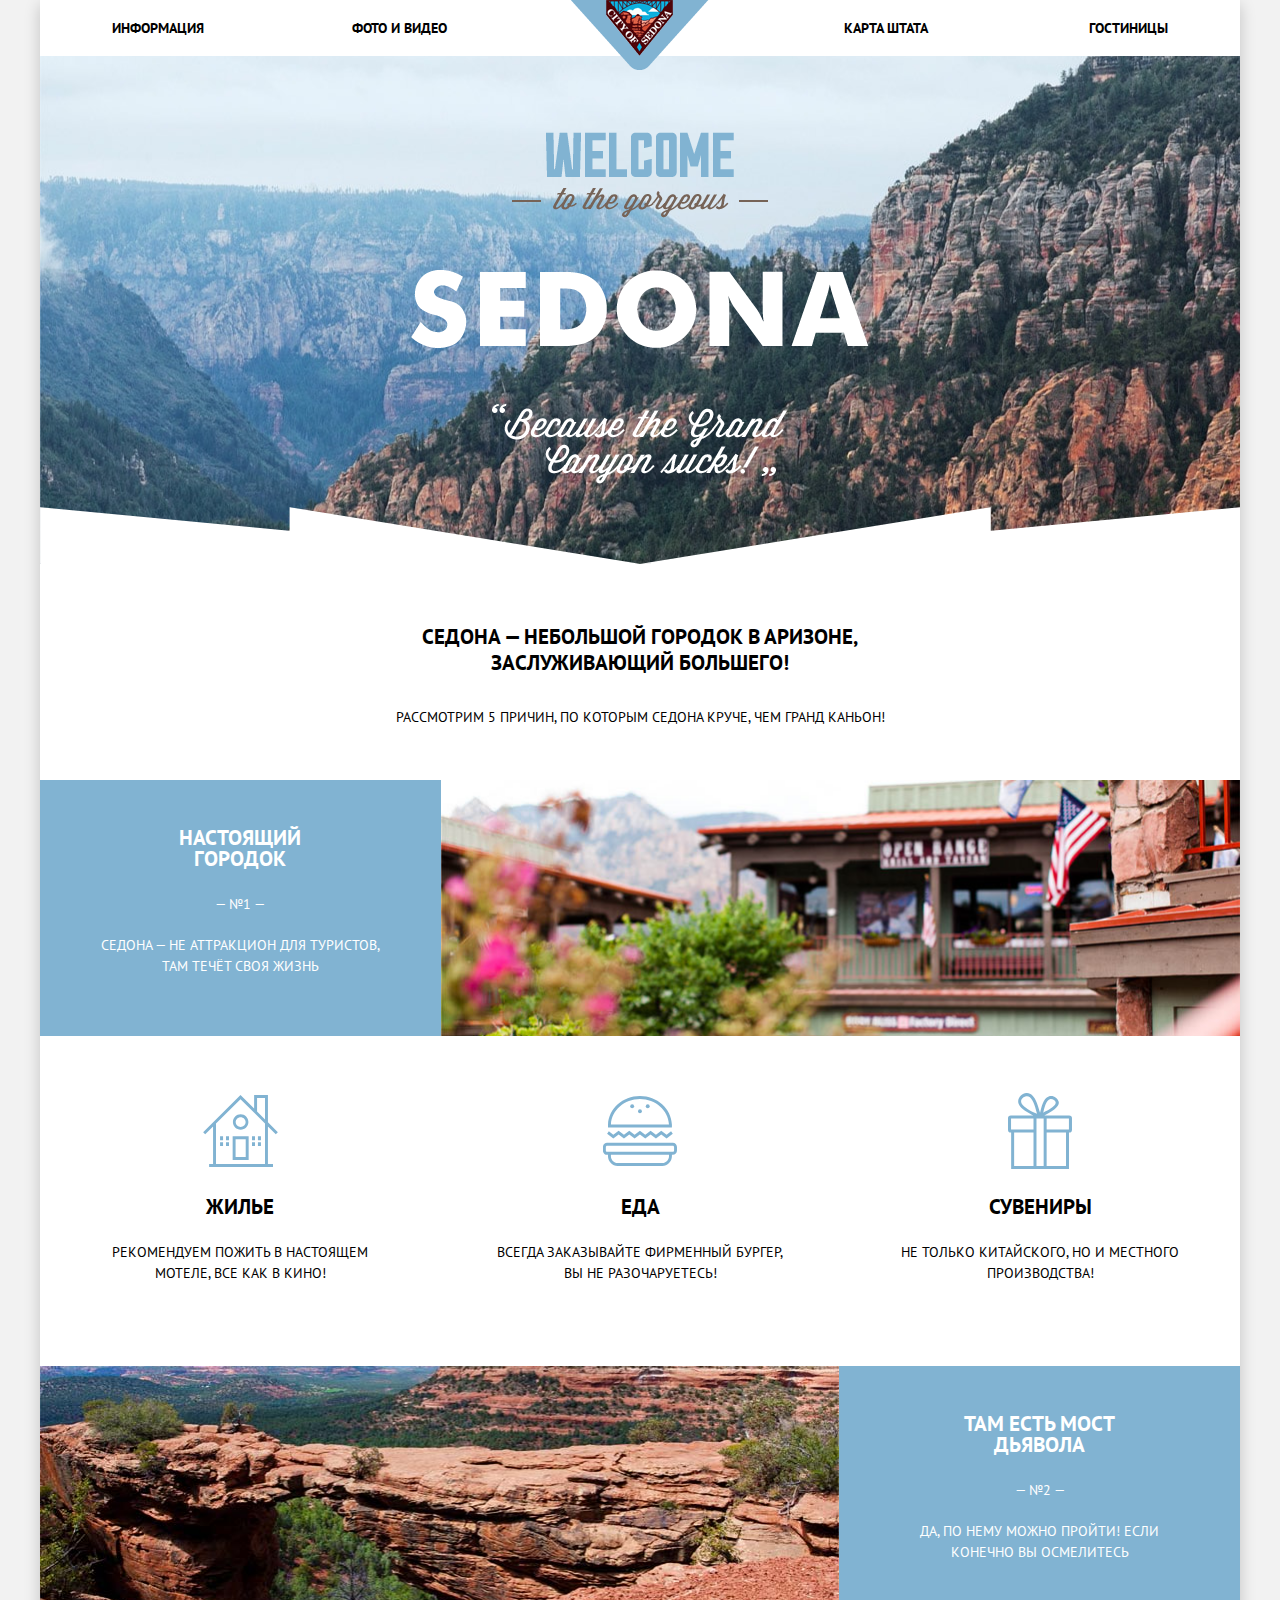
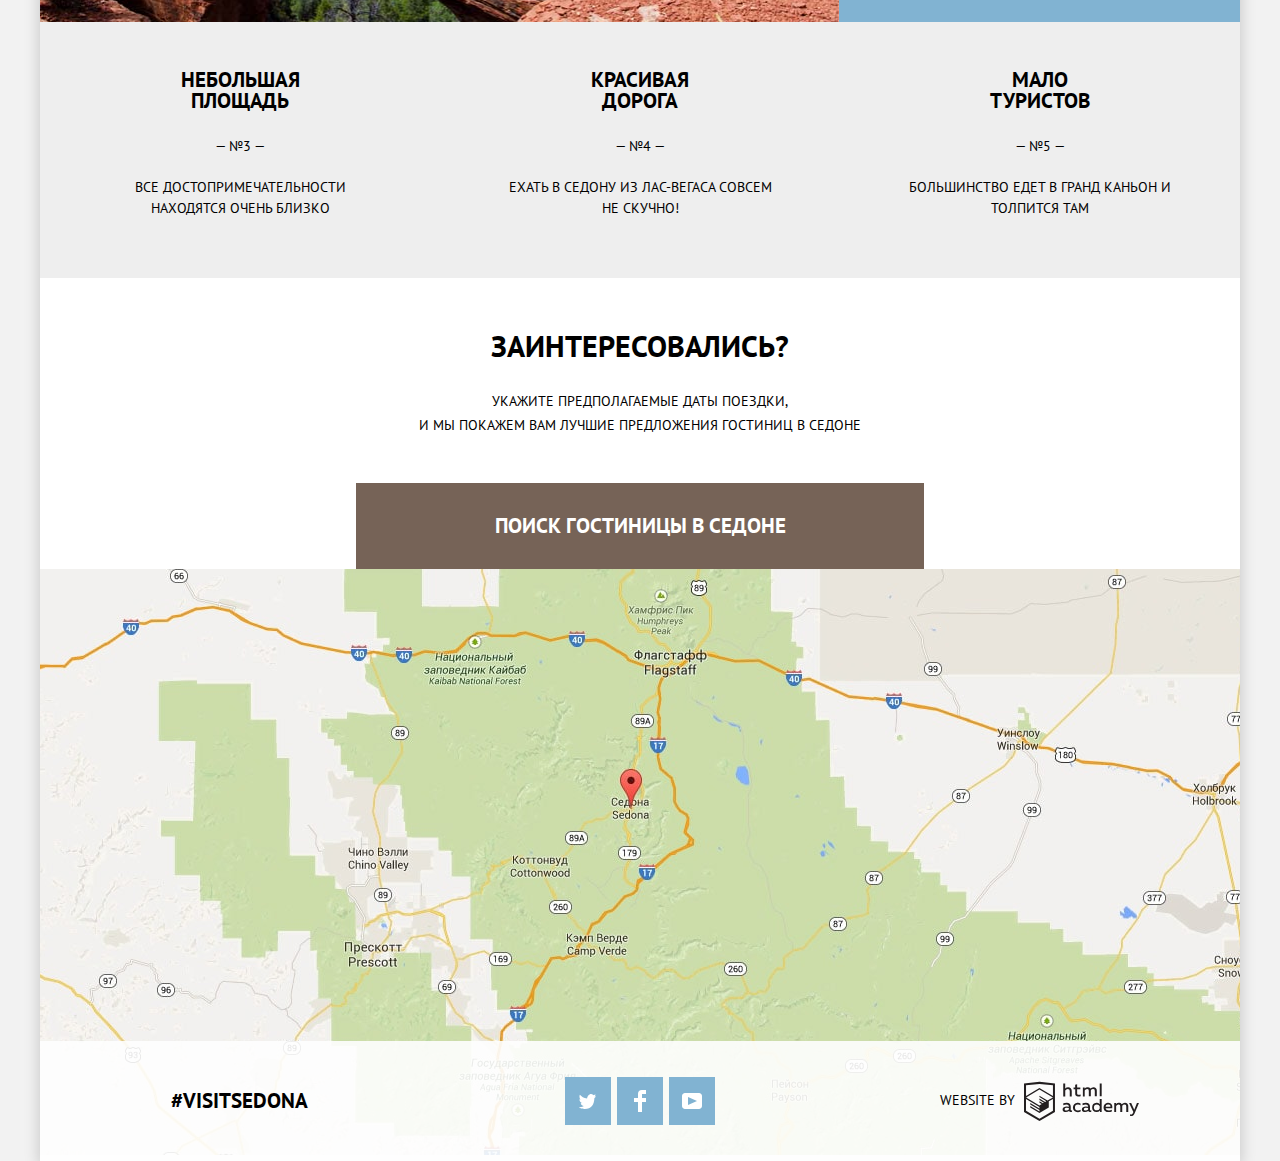
==== commit 1b7aa631: "Всё" ====
--- a/index.html
+++ b/index.html
@@ -30,13 +30,14 @@
         <h1 class="visually-hidden">Добро пожаловать в Седону</h1>
         <section class="site-intro">
           <h2 class="visually-hidden">Город Седона</h2>
-          <div class="intro-image"></div>
+        </section>
+        <section class="intro-block">
           <h3>Седона — небольшой городок в Аризоне,<br> зaслуживающий большего!</h3>
           <p>Рассмотрим 5 причин, по которым Седона круче, чем Гранд каньон!</p>
         </section>
         <section class="services">
           <h2 class="visually-hidden">Достопримечательности Седоны</h2>
-          <div class="services-item">
+          <div class="services-item special-item">
             <h2>Настоящий городок</h2>
             <span>— №1 —</span>
             <p>Седона — не аттракцион для туристов, там течёт своя жизнь</p>
@@ -63,7 +64,7 @@
           <div class="photo">
             <img src="img/bridge.jpg" alt="Мост дьявола" width="800" height="400">
           </div>
-          <div class="services-item">
+          <div class="services-item special-item">
             <h2>Там есть Мост дьявола</h2>
             <span>— №2 —</span>
             <p>Да, по нему можно пройти! Если конечно вы осмелитесь</p>
@@ -90,9 +91,9 @@
           <h2 class="visually-hidden">Гостиницы в Седоне</h2>
           <h3>Заинтересовались?</h3>
           <p>Укажите предполагаемые даты поездки,<br> и мы покажем вам лучшие предложения гостиниц в седоне</p>
-          <button class="button toggle-button">Поиск гостиницы в Седоне</button>
+          <button class="button toggle-button" type="button">Поиск гостиницы в Седоне</button>
         </section>
-        <section class="modal-search modal-toggle">
+        <section class="modal-search">
           <h2 class="visually-hidden">Гостиницы в Седоне</h2>
           <form class="search-form" action="https://echo.htmlacademy.ru" method="post">
             <p class="date">
--- a/css/style.min.css
+++ b/css/style.min.css
@@ -1 +1 @@
-*,*:before,*:after{-webkit-box-sizing:inherit;box-sizing:inherit}html{-webkit-box-sizing:border-box;box-sizing:border-box}body{margin:0;padding:0;font-family:"PT Sans","Tahoma",sans-serif;font-size:14px;line-height:21px;font-weight:400;color:#000;text-transform:uppercase;background-color:#f2f2f2}.visually-hidden{position:absolute;width:1px;height:1px;margin:-1px;border:0;padding:0;clip:rect(0 0 0 0);overflow:hidden}a{text-decoration:none}.container{max-width:1200px;min-width:768px;margin:0 auto;background-color:#fff;-webkit-box-shadow:0 5px 15px rgba(0,1,1,0.2);box-shadow:0 5px 15px rgba(0,1,1,0.2)}.container h2,.container h3{font-size:21px;font-weight:700}.wrapper{margin:0 6%}.main-nav{display:-webkit-box;display:-ms-flexbox;display:flex;width:100%;min-height:56px;margin:0;padding:0;-webkit-box-pack:justify;-ms-flex-pack:justify;justify-content:space-between;-webkit-box-align:center;-ms-flex-align:center;align-items:center;line-height:26px;font-weight:700}.nav-left,.nav-right{display:-webkit-box;display:-ms-flexbox;display:flex;-ms-flex-wrap:wrap;flex-wrap:wrap;width:45.45%;list-style:none}.nav-left{padding:0;text-align:left;margin-right:auto}.nav-right{padding:0;text-align:right;margin-left:auto}.main-nav li{width:50%}.main-nav a{color:#000}.main-nav a:hover,.main-nav a:focus{color:#81b3d2}.main-nav a:active{color:rgba(0,0,0,0.3)}.main-nav .main-nav-current,.main-nav .main-nav-current:hover{color:#766357;cursor:pointer}.logo{position:relative;width:138px;margin:0 auto}.sedona-logo{position:absolute;top:-56px}.site-intro{margin-bottom:50px;text-align:center;background-color:#fff}.intro-image{width:100%;height:508px;margin-bottom:60px;background-color:#81b3d2;background-image:url("../img/welcome.png"),url("../img/intro-shape.png"),url("../img/back-photo.jpg");background-repeat:no-repeat;background-size:auto,contain,cover;background-position:50% 49%,bottom,50% 21%}.site-intro h3{margin-bottom:28px}.site-intro h3,.site-intro p{line-height:26px}.services{display:-webkit-box;display:-ms-flexbox;display:flex;height:256px}.services-item,.services-goods,.hotel-search{text-align:center}.services-item,.goods{width:33.4%}.services-item{padding:47px 0 25px;background-color:#eee}.services:nth-of-type(-n+4) .services-item{color:#fff;background-color:#81b3d2}.services:nth-of-type(-n+4) .services-item p{padding:0 12.25%}.services-item h2,.goods h2{margin:0 auto;margin-bottom:25px}.services-item h2{width:151px}.services-item span{display:block;margin-bottom:20px}.services-item p{padding:0 15%;margin:0}.services-goods{display:-webkit-box;display:-ms-flexbox;display:flex;height:330px}.goods{padding:57px 0 25px;background-color:#fff}.goods::before{display:block;content:"";width:75px;height:76px;margin:0 auto;margin-bottom:27px;background-repeat:no-repeat;background-position:center}.goods:nth-child(1)::before{background-image:url("../img/icon-1.svg")}.goods:nth-child(2)::before{background-image:url("../img/icon-2.svg")}.goods:nth-child(3)::before{background-image:url("../img/icon-3.svg")}.goods p{padding:0 14.2%;margin:0}.photo{display:-webkit-box;display:-ms-flexbox;display:flex;width:66.66%;height:256px;-webkit-box-align:center;-ms-flex-align:center;align-items:center;background-color:#a58564;overflow:hidden}.photo img{width:100%;height:auto}.hotel-search{margin-top:50px}.hotel-search h3{font-size:30px;line-height:36px;margin-bottom:25px}.hotel-search p{line-height:24px;margin-bottom:46px}.button{color:#fff;font-weight:700;cursor:pointer}.hotel-search .button{display:block;width:568px;min-height:86px;margin:0 auto;padding:15px 30px;font-family:inherit;font-size:21px;line-height:26px;text-transform:uppercase;background-color:#766357;border:0;outline:0}.hotel-search .button:hover,.hotel-search .button:focus{background-color:#604e43}.hotel-search .button:active{background-color:#503e33;color:rgba(255,255,255,0.3)}@-webkit-keyframes slide{0%{top:-120px}100%{top:0}}@keyframes slide{0%{top:-120px}100%{top:0}}@-webkit-keyframes opacity{0%{opacity:0}100%{opacity:1}}@keyframes opacity{0%{opacity:0}100%{opacity:1}}@-webkit-keyframes scale{0%{-webkit-transform:scale(0.5);transform:scale(0.5)}100%{-webkit-transform:scale(1);transform:scale(1)}}@keyframes scale{0%{-webkit-transform:scale(0.5);transform:scale(0.5)}100%{-webkit-transform:scale(1);transform:scale(1)}}.modal-search{display:none;position:relative;width:568px;margin:0 auto}.modal-toggle{display:block;-webkit-animation:slide .4s,scale .6s,opacity .6s;animation:slide .4s,scale .6s,opacity .6s}.search-form{position:absolute;top:0;width:inherit;min-height:395px;padding:55px;line-height:26px;font-weight:700;background-color:#fff;-webkit-box-shadow:0 7px 15px rgba(0,1,1,0.15);box-shadow:0 7px 15px rgba(0,1,1,0.15)}.search-form input{display:inline-block;height:38px;padding:6px 12px;font:inherit;font-weight:inherit;line-height:inherit;text-transform:inherit;vertical-align:middle;background-color:#f2f2f2;border:0;outline:0}.search-form label{display:inline-block;height:26px;vertical-align:middle}.date{position:relative;margin:0;margin-bottom:30px}.date label,.adults label{width:95px;margin-right:13px}.date .date-field{width:346px;padding-right:40px}.date .date-field:hover{background-color:#ebebeb}.date .date-field:focus{background-color:#fff;-webkit-box-shadow:inset 0 0 0 2px #e5e5e5;box-shadow:inset 0 0 0 2px #e5e5e5}.date .date-icon{position:absolute;top:8px;right:9px;width:21px;height:22px}.date-icon,.amount button{padding:0;border:0;outline:0;background-color:transparent;background-repeat:no-repeat;background-position:center}.date-icon:hover path,.date-icon:focus path{fill:#000}.date-icon:active path{fill:#81b3d2}.amount{display:-webkit-box;display:-ms-flexbox;display:flex;position:relative;-webkit-box-pack:justify;-ms-flex-pack:justify;justify-content:space-between;-webkit-box-align:center;-ms-flex-align:center;align-items:center;height:38px;margin-bottom:52px}.adults{width:226px;float:left}.children{width:180px;float:right}.children label{width:66px}.amount-field{width:114px;text-align:center}.amount button{background-color:#a9a9a9;width:38px;height:38px}.amount button:hover,.amount button:focus{background-color:#000}.amount button:active{background-color:#81b3d2}.minus-icon,.plus-icon{display:block;position:absolute}.minus-icon{top:0;right:76px}.plus-icon{top:0;right:0}.minus-icon button{background-image:url("../img/minus.png");background-position:center}.plus-icon button{background-image:url("../img/plus.png");background-position:center}.search-form .button{width:458px;min-height:58px;padding:10px;font-size:21px;line-height:inherit;text-transform:inherit;background-color:#81b3d2;border:0}.search-form .button:hover,.search-form .button:focus{background-color:#669ec0}.search-form .button:active{color:rgba(255,255,255,0.3);background-color:#5496bd}.hotels-map{height:586px;width:100%;background-color:#dce6c7;background-image:url("../img/map.jpg");background-repeat:no-repeat;background-position:50% 100%}.filter{color:#fff;min-height:217px;padding:27px 0 30px;background-color:#81b3d2;background-image:url("../img/filter-background.jpg");background-repeat:no-repeat;background-position:50% 15%;background-size:cover}.filter-form{display:-webkit-box;display:-ms-flexbox;display:flex;-webkit-box-align:center;-ms-flex-align:center;align-items:center}.filter-form fieldset{width:255px;height:160px;border:0;margin:0;padding:0}.filter-form legend{font-size:16px;font-weight:700;margin-bottom:23px}.filter-form ul{display:-webkit-box;display:-ms-flexbox;display:flex;width:110px;height:114px;margin:0;-webkit-box-orient:vertical;-webkit-box-direction:normal;-ms-flex-direction:column;flex-direction:column;-webkit-box-pack:justify;-ms-flex-pack:justify;justify-content:space-between;list-style:none}.filter-form .filter-option{position:relative}.filter-option label{vertical-align:middle}.filter-form input[type="checkbox"]{display:none}.filter-form input[type="checkbox"]+label::before{content:"";position:absolute;left:-40px;top:0;width:27px;height:23px;background-image:url("../img/checkbox-off.svg");background-repeat:no-repeat}.filter-form input[type="checkbox"]:disabled+label::before{background-image:url("../img/checkbox-off-disabled.svg")}.filter-form input[type="checkbox"]:checked+label::before{background-image:url("../img/checkbox-on.svg")}.filter-form input[type="checkbox"]:checked:disabled+label::before{background-image:url("../img/checkbox-on-disabled.svg")}.filter-form .filter-range{width:318px;min-height:155px;margin-left:auto;-webkit-box-sizing:content-box;box-sizing:content-box;-ms-flex-item-align:start;align-self:flex-start}.filter-range-title{margin-bottom:11px;font-weight:700;font-size:16px;line-height:21px;letter-spacing:.15px}.price-controls{position:relative;height:32px;margin-bottom:20px;font-size:0;border:2px solid #fff;border-radius:2px}.price-controls::after{content:"";position:absolute;top:50%;left:50%;width:2px;height:22px;background:#fff;-webkit-transform:translate(-50%,-50%);-ms-transform:translate(-50%,-50%);transform:translate(-50%,-50%)}.price-controls label{display:inline-block;padding:0;font-size:14px;vertical-align:middle}.price-controls .min-price,.price-controls .max-price{width:30%;padding:5px 0 5px 21%}.price-controls .max-price{padding-left:16%}.price-controls input{width:50px;margin:0;color:inherit;font:inherit;background:0;border:0;outline:0}.range-controls{position:relative;margin-bottom:32px}.range-controls .scale{height:2px;background-color:rgba(255,255,255,0.3)}.range-controls .bar{width:80%;height:2px;background-color:#fff}.range-toggle{position:absolute;top:-9px;width:4px;height:4px;background-color:#ababab;border:8px solid #fff;border-radius:50%;-webkit-box-shadow:0 2px 1px 0 rgba(0,1,1,0.2);box-shadow:0 2px 1px 0 rgba(0,1,1,0.2);cursor:pointer}.range-toggle:hover{-webkit-transform:scale(1.1);-ms-transform:scale(1.1);transform:scale(1.1)}.range-toggle-min{left:0}.range-toggle-max{left:80%}.filter-form .button{display:block;width:121px;height:26px;margin:32px 108px 0 85px;padding:3px 6px;font-family:inherit;font-weight:400;line-height:inherit;text-transform:inherit;background-color:transparent;border:2px solid #fff;border-radius:2px}.filter-form .button:hover,.filter-form .button:focus{color:#000;background-color:#fff}.sorting,.result{border-bottom:1px solid #e5e5e5}.sorting-bar{display:-webkit-box;display:-ms-flexbox;display:flex;height:86px;padding:25px 0 27px;-webkit-box-align:baseline;-ms-flex-align:baseline;align-items:baseline}.sorting-section{font-size:12px;line-height:18px}.sorting-section:last-child{margin-left:auto}.sorting-section ul{list-style:none}.sorting-section p{font-size:21px;line-height:26px;font-weight:700;margin:0;margin-right:47px}.sorting-type a{color:rgba(0,0,0,0.3);border-bottom:1px dotted #81b3d2}.sorting-section a:hover,.sorting-section a:focus{color:#81b3d2}.sorting-section a:active{color:#000;border:0}.sorting-section .sort-active{color:#81b3d2;border:0}.sorting-type li{display:inline-block;margin-right:30px;vertical-align:baseline}.arrows{width:35px;padding:0;display:-webkit-box;display:-ms-flexbox;display:flex;-webkit-box-pack:justify;-ms-flex-pack:justify;justify-content:space-between}.arrow::before{content:"";display:inline-block;vertical-align:baseline;border:10px solid #cacaca;border-right-width:6px;border-left-width:6px;border-right-color:transparent;border-left-color:transparent}.arrow-up::before{border-top-width:0}.arrow-up:hover::before,.arrow-up:focus::before{border-bottom-color:#231f20}.arrow-up:active::before{border-bottom-color:#81b3d2}.arrow-down::before{border-bottom-width:0}.arrow-down:hover::before,.arrow-down:focus::before{border-top-color:#231f20}.arrow-up:active::before{border-top-color:#81b3d2}.arrow-down.active:before{border-top-color:#81b3d2}.result-item{display:-webkit-box;display:-ms-flexbox;display:flex;height:150px;-webkit-box-align:center;-ms-flex-align:center;align-items:center}.result-item .button{display:inline-block;min-height:27px;padding:3px 3px;margin-bottom:4px;text-align:center;vertical-align:bottom}.result-img{width:135px;height:90px;margin-right:30px}.result-hotel{display:-webkit-box;display:-ms-flexbox;display:flex;width:258px;height:102px;-webkit-box-orient:vertical;-webkit-box-direction:normal;-ms-flex-direction:column;flex-direction:column;-ms-flex-pack:distribute;justify-content:space-around}.result-hotel h1{margin:0;font-size:21px;line-height:26px}.hotel-name{color:#000;letter-spacing:.15px}.hotel-name:hover,.hotel-name:focus{color:#81b3d2}.hotel-name:active{color:rgba(0,0,0,0.3)}.hotel-type span{display:inline-block;min-width:110px;margin-bottom:10px;vertical-align:middle}.hotel-type span:first-child{margin-right:2px}.info-btn{width:110px;margin-right:2px;background-color:#81b3d2}.info-btn:hover,.info-btn:focus{background-color:#669ec0}.info-btn:active{color:rgba(255,255,255,0.3);background-color:#5496bd}.bookit-btn{width:142px;color:#fff;background-color:#766357}.bookit-btn:hover,.bookit-btn:focus{background-color:#604e43}.bookit-btn:active{color:rgba(255,255,255,0.3);background-color:#503e33}.result-rating{text-align:center;margin-left:auto}.result-rating{height:90px;display:-webkit-box;display:-ms-flexbox;display:flex;-webkit-box-orient:vertical;-webkit-box-direction:normal;-ms-flex-direction:column;flex-direction:column;-webkit-box-pack:justify;-ms-flex-pack:justify;justify-content:space-between}[class*="star"]{height:18px;-ms-flex-item-align:end;align-self:flex-end;background-image:url("../img/star.svg");background-position:center left;background-repeat:space}.star-4{width:89px}.star-3{width:65px}.star-2{width:41px}.result-rating span{width:110px;height:27px;padding:3px 0;color:#666;background-color:#f2f2f2}.main-footer{position:relative;height:120px;margin-top:-120px}.main-footer.page-footer{position:absolute}.page-footer{display:-webkit-box;display:-ms-flexbox;display:flex;height:120px;width:100%;-webkit-box-align:center;-ms-flex-align:center;align-items:center;text-align:center;background-color:rgba(254,254,254,0.9);z-index:1}.page-footer div{width:33.33%}.page-footer a{color:#000;line-height:26px}.visitsedona-link{font-size:21px;font-weight:700}.footer-social ul{display:-webkit-box;display:-ms-flexbox;display:flex;width:150px;-webkit-box-pack:justify;-ms-flex-pack:justify;justify-content:space-between;margin:0 auto;padding:0;list-style:none}.social-button{display:-webkit-box;display:-ms-flexbox;display:flex;-webkit-box-align:center;-ms-flex-align:center;align-items:center;-webkit-box-pack:center;-ms-flex-pack:center;justify-content:center;width:46px;height:48px;background-color:#81b3d2}.social-button:hover,.social-button:focus{background-color:#669ec0}.social-button:active{background-color:#5496bd}.social-button:active path{opacity:.3}.footer-copyright a{display:inline-block;width:115px;height:41px;margin-left:5px;vertical-align:middle}.academy-logo:hover path,.acedemy-logo:focus path{fill:#81b3d2}.academy-logo:active path{fill:#bdbbbc}+*,*:before,*:after{-webkit-box-sizing:inherit;box-sizing:inherit}html{-webkit-box-sizing:border-box;box-sizing:border-box}body{margin:0;padding:0;font-family:"PT Sans","Tahoma",sans-serif;font-size:14px;line-height:21px;font-weight:400;color:#000;text-transform:uppercase;background-color:#f2f2f2}.visually-hidden{position:absolute;width:1px;height:1px;margin:-1px;border:0;padding:0;clip:rect(0 0 0 0);overflow:hidden}a{text-decoration:none}.container{max-width:1200px;min-width:768px;margin:0 auto;background-color:#fff;-webkit-box-shadow:0 5px 15px rgba(0,1,1,0.2);box-shadow:0 5px 15px rgba(0,1,1,0.2)}.container h2,.container h3{font-size:21px;font-weight:700}.wrapper{margin:0 6%}.main-nav{display:-webkit-box;display:-ms-flexbox;display:flex;width:100%;min-height:56px;margin:0;padding:0;-webkit-box-pack:justify;-ms-flex-pack:justify;justify-content:space-between;-webkit-box-align:center;-ms-flex-align:center;align-items:center;line-height:26px;font-weight:700}.nav-left,.nav-right{display:-webkit-box;display:-ms-flexbox;display:flex;-ms-flex-wrap:wrap;flex-wrap:wrap;width:45.45%;list-style:none}.nav-left{padding:0;text-align:left;margin-right:auto}.nav-right{padding:0;text-align:right;margin-left:auto}.main-nav li{width:50%}.main-nav a{color:#000}.main-nav a:hover,.main-nav a:focus{color:#81b3d2}.main-nav a:active{color:rgba(0,0,0,0.3)}.main-nav .main-nav-current,.main-nav .main-nav-current:hover{color:#766357;cursor:pointer}.logo{position:relative;width:138px;margin:0 auto}.sedona-logo{position:absolute;top:-56px}.site-intro{width:100%;height:508px;background-color:#81b3d2;background-image:url("../img/welcome.png"),url("../img/intro-shape.png"),url("../img/back-photo.jpg");background-repeat:no-repeat;background-size:auto,contain,cover;background-position:50% 76px,bottom,50% 21%}.intro-block{min-height:216px;padding:60px 100px 20px;text-align:center;line-height:26px;background-color:#fff}.intro-block h3{margin:0;margin-bottom:28px}.services{display:-webkit-box;display:-ms-flexbox;display:flex;min-height:256px}.services-item,.services-goods,.hotel-search{text-align:center}.services-item,.goods{width:33.4%}.services-item{padding:47px 0 35px;background-color:#eee}.services-item h2,.goods h2{margin:0 auto;margin-bottom:25px}.services-item h2{width:151px}.services-item span{display:block;margin-bottom:20px}.services-item p{padding:0 15%;margin:0}.services-item.special-item{color:#fff;background-color:#81b3d2}.special-item p{padding:0 12.25%}.services-goods{display:-webkit-box;display:-ms-flexbox;display:flex;min-height:330px}.goods{padding:57px 0 35px;background-color:#fff}.goods::before{display:block;content:"";width:75px;height:76px;margin:0 auto;margin-bottom:27px;background-repeat:no-repeat;background-position:center}.goods:nth-child(1)::before{background-image:url("../img/icon-1.svg")}.goods:nth-child(2)::before{background-image:url("../img/icon-2.svg")}.goods:nth-child(3)::before{background-image:url("../img/icon-3.svg")}.goods p{padding:0 14.2%;margin:0}.photo{display:-webkit-box;display:-ms-flexbox;display:flex;width:66.66%;height:256px;-webkit-box-align:center;-ms-flex-align:center;align-items:center;background-color:#a58564;overflow:hidden}.photo img{width:100%;height:auto}.hotel-search{margin-top:50px}.hotel-search h3{font-size:30px;line-height:36px;margin-bottom:25px}.hotel-search p{line-height:24px;margin-bottom:46px}.button{color:#fff;font-weight:700;cursor:pointer}.hotel-search .button{display:block;width:568px;min-height:86px;margin:0 auto;padding:15px 30px;font-family:inherit;font-size:21px;line-height:26px;text-transform:uppercase;background-color:#766357;border:0;outline:0}.hotel-search .button:hover,.hotel-search .button:focus{background-color:#604e43}.hotel-search .button:active{background-color:#503e33;color:rgba(255,255,255,0.3)}@-webkit-keyframes slide{0%{top:-150px}100%{top:0}}@keyframes slide{0%{top:-150px}100%{top:0}}@-webkit-keyframes opacity{0%{opacity:0}100%{opacity:1}}@keyframes opacity{0%{opacity:0}100%{opacity:1}}@-webkit-keyframes scale{0%{-webkit-transform:scale(0.5);transform:scale(0.5)}100%{-webkit-transform:scale(1);transform:scale(1)}}@keyframes scale{0%{-webkit-transform:scale(0.5);transform:scale(0.5)}100%{-webkit-transform:scale(1);transform:scale(1)}}.modal-search{position:relative;width:568px;margin:0 auto}.modal-toggle{display:none}.search-form{position:absolute;top:0;width:inherit;min-height:395px;padding:55px;line-height:26px;font-weight:700;background-color:#fff;-webkit-box-shadow:0 7px 15px rgba(0,1,1,0.15);box-shadow:0 7px 15px rgba(0,1,1,0.15);-webkit-animation:slide .3s,scale .6s,opacity .6s;animation:slide .3s,scale .6s,opacity .6s}.search-form input{display:inline-block;height:38px;padding:6px 12px;font:inherit;font-weight:inherit;line-height:inherit;text-transform:inherit;vertical-align:middle;background-color:#f2f2f2;border:0;outline:0}.search-form label{display:inline-block;height:26px;vertical-align:middle}.date{position:relative;margin:0;margin-bottom:30px}.date label,.adults label{width:95px;margin-right:13px}.date .date-field{width:346px;padding-right:40px}.date .date-field:hover{background-color:#ebebeb}.date .date-field:focus{background-color:#fff;-webkit-box-shadow:inset 0 0 0 2px #e5e5e5;box-shadow:inset 0 0 0 2px #e5e5e5}.date .date-icon{position:absolute;top:8px;right:9px;width:21px;height:22px}.date-icon,.amount button{padding:0;border:0;outline:0;background-color:transparent;background-repeat:no-repeat;background-position:center}.date-icon:hover path,.date-icon:focus path{fill:#000}.date-icon:active path{fill:#81b3d2}.amount{display:-webkit-box;display:-ms-flexbox;display:flex;position:relative;-webkit-box-pack:justify;-ms-flex-pack:justify;justify-content:space-between;-webkit-box-align:center;-ms-flex-align:center;align-items:center;height:38px;margin-bottom:52px}.adults{width:226px;float:left}.children{width:180px;float:right}.children label{width:66px}.amount-field{width:114px;text-align:center}.amount button{background-color:#a9a9a9;width:38px;height:38px}.amount button:hover,.amount button:focus{background-color:#000}.amount button:active{background-color:#81b3d2}.minus-icon,.plus-icon{display:block;position:absolute}.minus-icon{top:0;right:76px}.plus-icon{top:0;right:0}.minus-icon button{background-image:url("../img/minus.png");background-position:center}.plus-icon button{background-image:url("../img/plus.png");background-position:center}.search-form .button{width:458px;min-height:58px;padding:10px;font-size:21px;line-height:inherit;text-transform:inherit;background-color:#81b3d2;border:0}.search-form .button:hover,.search-form .button:focus{background-color:#669ec0}.search-form .button:active{color:rgba(255,255,255,0.3);background-color:#5496bd}.hotels-map{height:586px;width:100%;background-color:#dce6c7;background-image:url("../img/map.jpg");background-repeat:no-repeat;background-position:50% 100%}.filter{color:#fff;min-height:217px;padding:27px 0 30px;background-color:#81b3d2;background-image:url("../img/filter-background.jpg");background-repeat:no-repeat;background-position:50% 15%;background-size:cover}.filter-form{display:-webkit-box;display:-ms-flexbox;display:flex;-webkit-box-align:center;-ms-flex-align:center;align-items:center}.filter-form fieldset{width:255px;min-height:160px;border:0;margin:0;padding:0}.filter-form legend{font-size:16px;font-weight:700;margin-bottom:23px}.filter-form ul{width:110px;min-height:114px;margin:0;list-style:none}.filter-form li{margin-bottom:24px}.filter-form li:last-child{margin:0}.filter-form .filter-option{position:relative}.filter-option label{vertical-align:middle}.filter-form input[type="checkbox"]{display:none}.filter-form input[type="checkbox"]+label::before{content:"";position:absolute;left:-40px;top:0;width:27px;height:23px;background-image:url("../img/checkbox-off.svg");background-repeat:no-repeat}.filter-form input[type="checkbox"]:disabled+label::before{background-image:url("../img/checkbox-off-disabled.svg")}.filter-form input[type="checkbox"]:checked+label::before{background-image:url("../img/checkbox-on.svg")}.filter-form input[type="checkbox"]:checked:disabled+label::before{background-image:url("../img/checkbox-on-disabled.svg")}.filter-form .filter-range{width:318px;min-height:155px;margin-left:auto;-webkit-box-sizing:content-box;box-sizing:content-box;-ms-flex-item-align:start;align-self:flex-start}.filter-range-title{margin-bottom:11px;font-weight:700;font-size:16px;line-height:21px;letter-spacing:.15px}.price-controls{position:relative;height:32px;margin-bottom:20px;font-size:0;border:2px solid #fff;border-radius:2px}.price-controls::after{content:"";position:absolute;top:50%;left:50%;width:2px;height:22px;background:#fff;-webkit-transform:translate(-50%,-50%);-ms-transform:translate(-50%,-50%);transform:translate(-50%,-50%)}.price-controls label{display:inline-block;padding:0;font-size:14px;vertical-align:middle}.price-controls .min-price,.price-controls .max-price{width:30%;padding:5px 0 5px 21%}.price-controls .max-price{padding-left:16%}.price-controls input{width:50px;margin:0;color:inherit;font:inherit;background:0;border:0;outline:0}.range-controls{position:relative;margin-bottom:32px}.range-controls .scale{height:2px;background-color:rgba(255,255,255,0.3)}.range-controls .bar{width:80%;height:2px;background-color:#fff}.range-toggle{position:absolute;top:-9px;width:4px;height:4px;background-color:#ababab;border:8px solid #fff;border-radius:50%;-webkit-box-shadow:0 2px 1px 0 rgba(0,1,1,0.2);box-shadow:0 2px 1px 0 rgba(0,1,1,0.2);cursor:pointer}.range-toggle:hover{-webkit-transform:scale(1.1);-ms-transform:scale(1.1);transform:scale(1.1)}.range-toggle-min{left:0}.range-toggle-max{left:80%}.filter-form .button{display:block;width:121px;height:26px;margin:32px 108px 0 85px;padding:3px 6px;font-family:inherit;font-weight:400;line-height:inherit;text-transform:inherit;background-color:transparent;border:2px solid #fff;border-radius:2px}.filter-form .button:hover,.filter-form .button:focus{color:#000;background-color:#fff}.sorting,.result{border-bottom:1px solid #e5e5e5}.sorting-bar{display:-webkit-box;display:-ms-flexbox;display:flex;height:86px;padding:25px 0 27px;-webkit-box-align:baseline;-ms-flex-align:baseline;align-items:baseline}.sorting-section{font-size:12px;line-height:18px}.sorting-section:last-child{margin-left:auto}.sorting-section ul{list-style:none}.sorting-section p{font-size:21px;line-height:26px;font-weight:700;margin:0;margin-right:47px}.sorting-type a{color:rgba(0,0,0,0.3);border-bottom:1px dotted #81b3d2}.sorting-section a:hover,.sorting-section a:focus{color:#81b3d2}.sorting-section a:active{color:#000;border:0}.sorting-section .sort-active{color:#81b3d2;border:0}.sorting-type li{display:inline-block;margin-right:30px;vertical-align:baseline}.arrows{width:35px;padding:0;display:-webkit-box;display:-ms-flexbox;display:flex;-webkit-box-pack:justify;-ms-flex-pack:justify;justify-content:space-between}.arrow::before{content:"";display:inline-block;vertical-align:baseline;border:10px solid #cacaca;border-right-width:6px;border-left-width:6px;border-right-color:transparent;border-left-color:transparent}.arrow-up::before{border-top-width:0}.arrow-up:hover::before,.arrow-up:focus::before{border-bottom-color:#231f20}.arrow-up:active::before{border-bottom-color:#81b3d2}.arrow-down::before{border-bottom-width:0}.arrow-down:hover::before,.arrow-down:focus::before{border-top-color:#231f20}.arrow-up:active::before{border-top-color:#81b3d2}.arrow-down.active:before{border-top-color:#81b3d2}.result-item{display:-webkit-box;display:-ms-flexbox;display:flex;min-height:150px;padding:25px 0}.result-img{width:135px;height:90px;margin-right:30px;align-self:center}.result-hotel{min-width:258px;min-height:100px;align-self:center}.result-hotel h1{margin:0;margin-bottom:7px;font-size:21px;line-height:26px}.hotel-name{color:#000;letter-spacing:.15px}.hotel-name:hover,.hotel-name:focus{color:#81b3d2}.hotel-name:active{color:rgba(0,0,0,0.3)}.hotel-type span{display:inline-block;min-width:110px;margin-bottom:14px;vertical-align:middle}.hotel-type span:first-child{margin-right:2px}.hotel-price .button{display:inline-block;min-height:27px;padding:3px 3px;text-align:center;vertical-align:bottom}.info-btn{width:110px;margin-right:2px;background-color:#81b3d2}.info-btn:hover,.info-btn:focus{background-color:#669ec0}.info-btn:active{color:rgba(255,255,255,0.3);background-color:#5496bd}.bookit-btn{width:142px;color:#fff;background-color:#766357}.bookit-btn:hover,.bookit-btn:focus{background-color:#604e43}.bookit-btn:active{color:rgba(255,255,255,0.3);background-color:#503e33}.result-rating{height:92px;display:-webkit-box;display:-ms-flexbox;display:flex;-webkit-box-orient:vertical;-webkit-box-direction:normal;-ms-flex-direction:column;flex-direction:column;-webkit-box-pack:justify;-ms-flex-pack:justify;justify-content:space-between;margin-left:auto;text-align:center;align-self:center}[class*="star"]{height:18px;-ms-flex-item-align:end;align-self:flex-end;background-image:url("../img/star.svg");background-position:center left;background-repeat:space}.star-4{width:89px}.star-3{width:65px}.star-2{width:41px}.result-rating span{width:110px;height:27px;padding:3px 0;color:#666;background-color:#f2f2f2}.main-footer{position:relative;height:120px;margin-top:-120px}.main-footer.page-footer{position:absolute}.page-footer{display:-webkit-box;display:-ms-flexbox;display:flex;height:120px;width:100%;-webkit-box-align:center;-ms-flex-align:center;align-items:center;text-align:center;background-color:rgba(254,254,254,0.9);z-index:1}.page-footer div{width:33.33%}.page-footer a{color:#000;line-height:26px}.visitsedona-link{font-size:21px;font-weight:700}.footer-social ul{display:-webkit-box;display:-ms-flexbox;display:flex;width:150px;-webkit-box-pack:justify;-ms-flex-pack:justify;justify-content:space-between;margin:0 auto;padding:0;list-style:none}.social-button{display:-webkit-box;display:-ms-flexbox;display:flex;-webkit-box-align:center;-ms-flex-align:center;align-items:center;-webkit-box-pack:center;-ms-flex-pack:center;justify-content:center;width:46px;height:48px;background-color:#81b3d2}.social-button:hover,.social-button:focus{background-color:#669ec0}.social-button:active{background-color:#5496bd}.social-button:active path{opacity:.3}.footer-copyright a{display:inline-block;width:115px;height:41px;margin-left:5px;vertical-align:middle}.academy-logo:hover path,.acedemy-logo:focus path{fill:#81b3d2}.academy-logo:active path{fill:#bdbbbc}